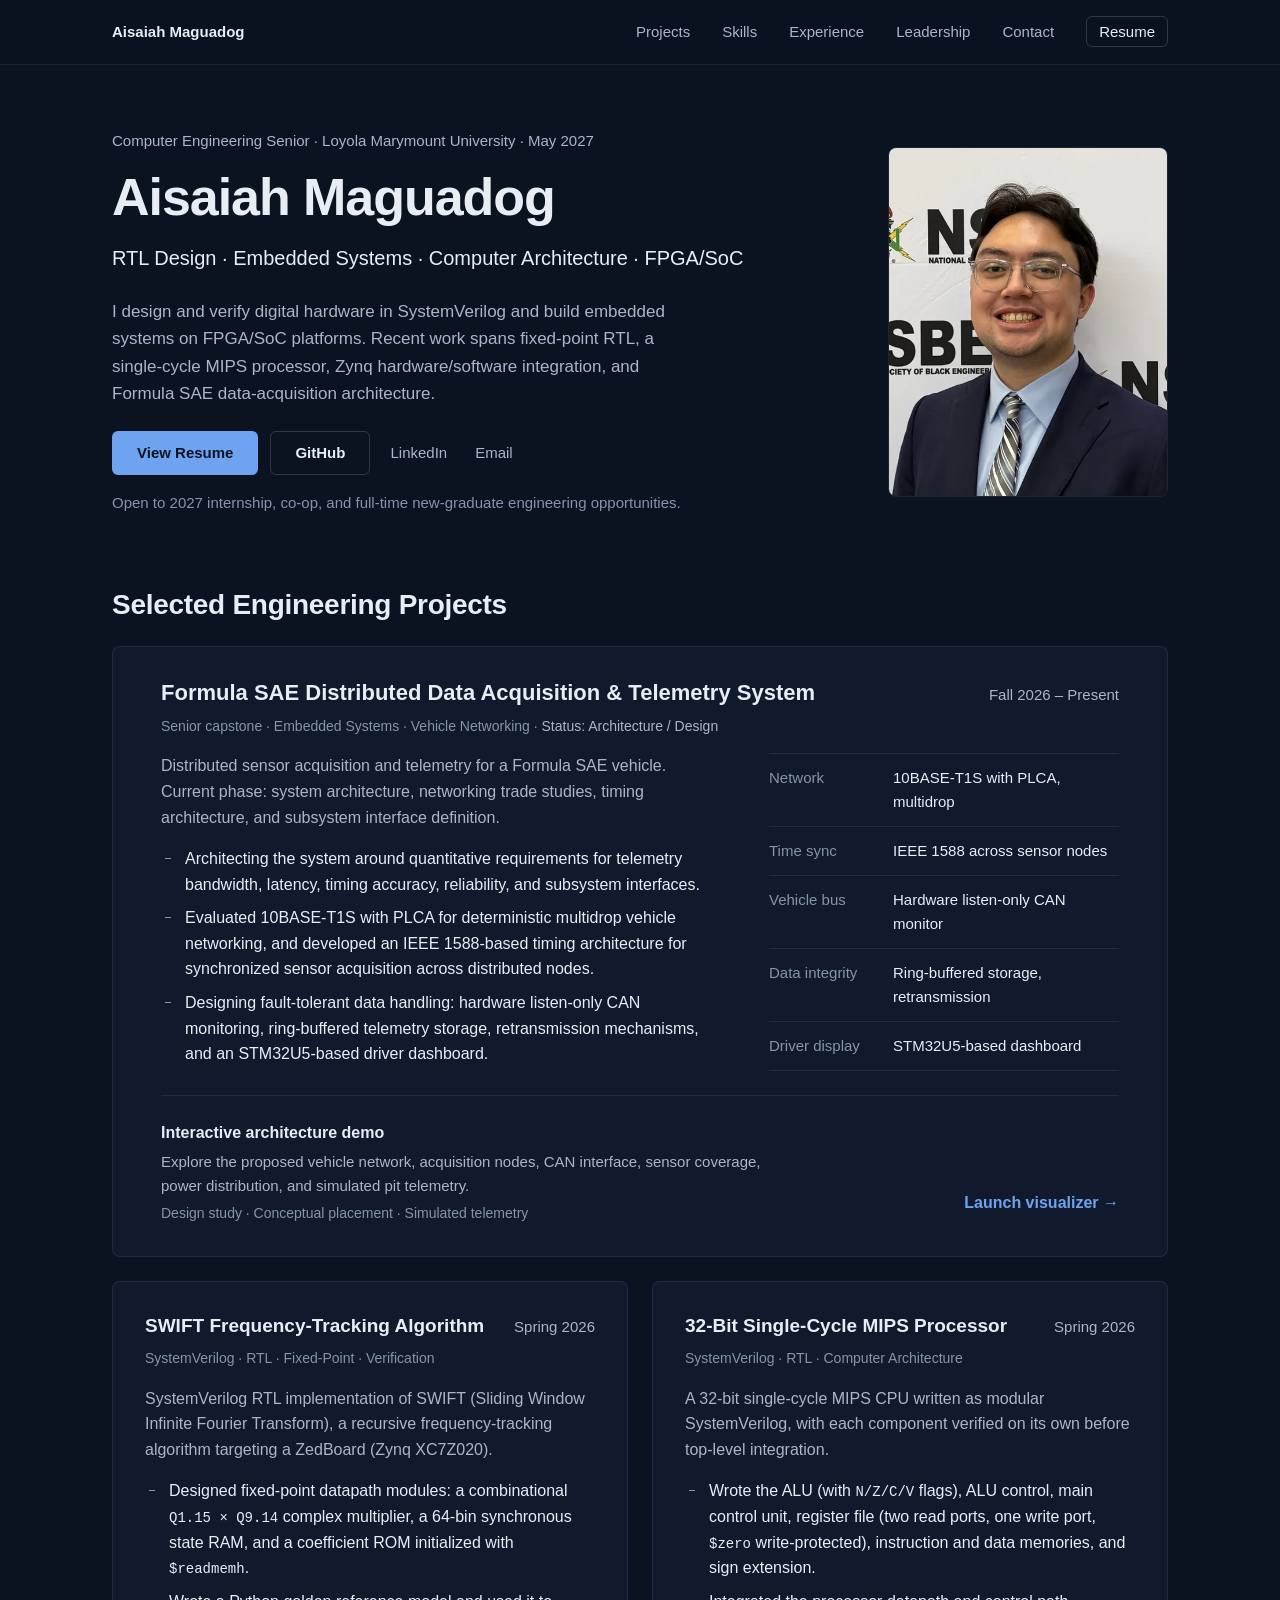
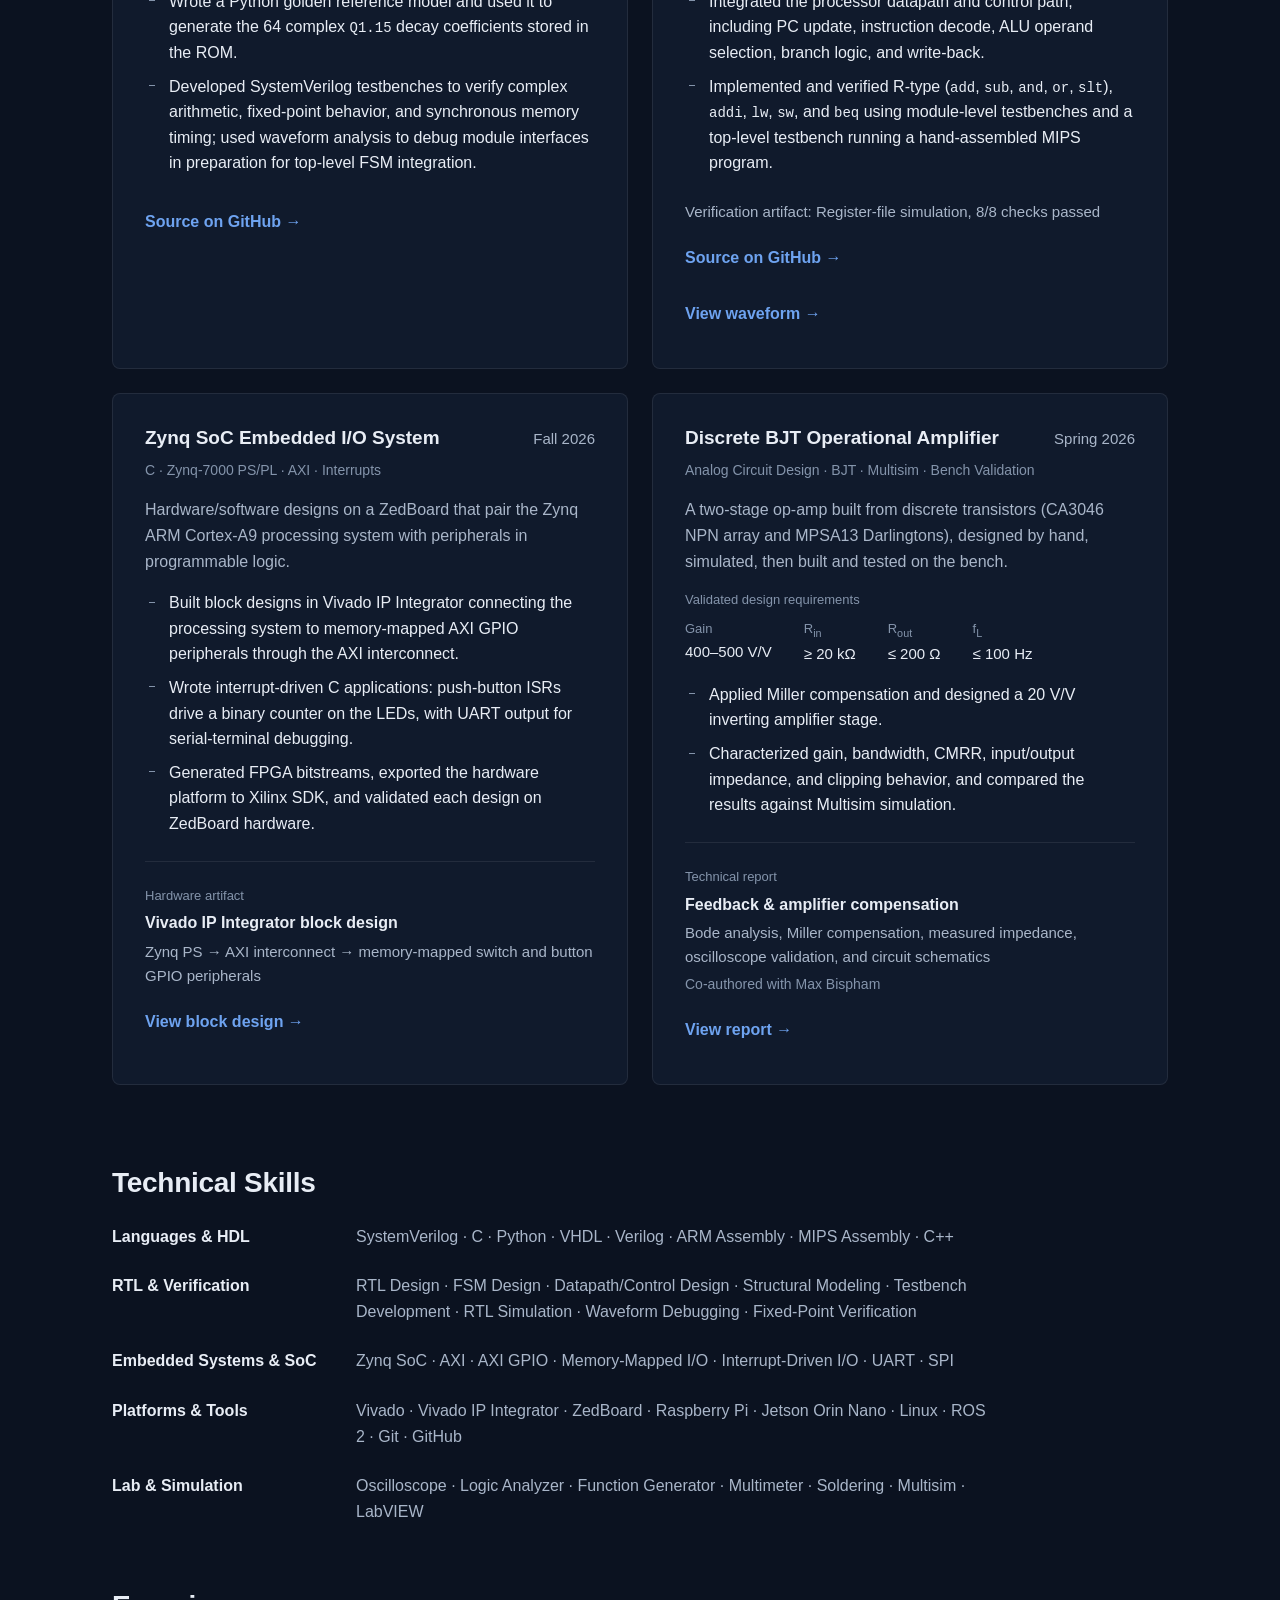
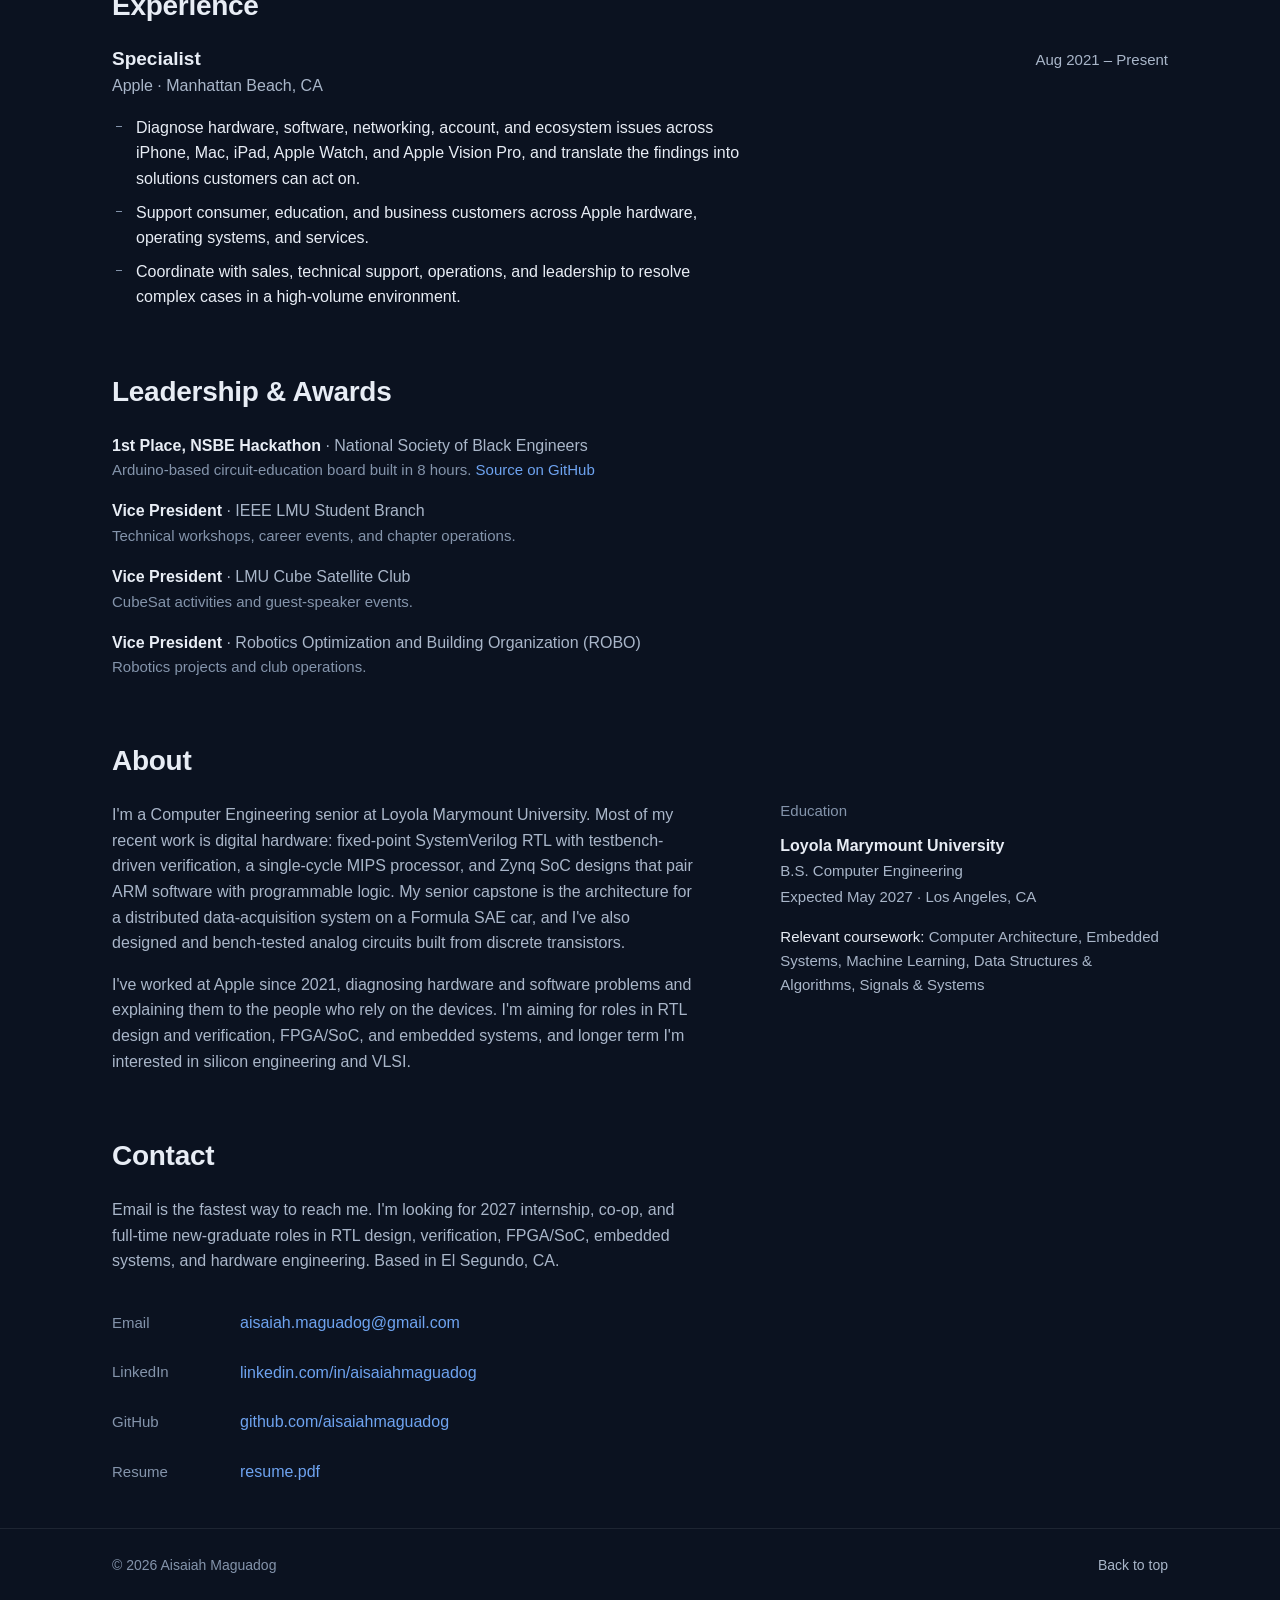
==== index.html @ 8e6886d6 "Add MIPS source repository link" ====
<!DOCTYPE html>
<html lang="en">
<head>
  <meta charset="UTF-8">
  <meta name="viewport" content="width=device-width, initial-scale=1">
  <title>Aisaiah Maguadog | Computer Engineering</title>
  <meta name="description" content="Computer Engineering senior at Loyola Marymount University focused on RTL design, embedded systems, computer architecture, and FPGA/SoC development.">
  <link rel="canonical" href="https://aisaiahmaguadog.github.io/">
  <meta name="theme-color" content="#0b1220">

  <meta property="og:type" content="website">
  <meta property="og:url" content="https://aisaiahmaguadog.github.io/">
  <meta property="og:title" content="Aisaiah Maguadog | Computer Engineering">
  <meta property="og:description" content="Computer Engineering senior at Loyola Marymount University focused on RTL design, embedded systems, computer architecture, and FPGA/SoC development.">
  <meta property="og:image" content="https://aisaiahmaguadog.github.io/og-image.jpg">
  <meta property="og:image:width" content="1200">
  <meta property="og:image:height" content="630">
  <meta property="og:image:alt" content="Aisaiah Maguadog, Computer Engineering, Loyola Marymount University">
  <meta name="twitter:card" content="summary_large_image">
  <meta name="twitter:title" content="Aisaiah Maguadog | Computer Engineering">
  <meta name="twitter:description" content="Computer Engineering senior at Loyola Marymount University focused on RTL design, embedded systems, computer architecture, and FPGA/SoC development.">
  <meta name="twitter:image" content="https://aisaiahmaguadog.github.io/og-image.jpg">

  <link rel="icon" type="image/svg+xml" href="data:image/svg+xml,<svg xmlns='http://www.w3.org/2000/svg' viewBox='0 0 64 64'><rect width='64' height='64' rx='8' fill='%230b1220'/><text x='32' y='42' font-family='Helvetica,Arial,sans-serif' font-weight='700' font-size='26' fill='%23e8edf5' text-anchor='middle'>AM</text></svg>">
  <link rel="preload" as="image" type="image/webp" href="img/headshot-480.webp" imagesrcset="img/headshot-480.webp 480w, img/headshot-800.webp 800w" imagesizes="(max-width: 720px) 112px, (max-width: 960px) 240px, 280px">
  <script>document.documentElement.classList.add('js');</script>
  <link rel="stylesheet" href="css/styles.css?v=9">
</head>
<body>

  <a href="#main" class="skip-link">Skip to content</a>

  <header class="site-header">
    <nav class="nav container" aria-label="Primary">
      <a class="nav-name" href="#top">Aisaiah Maguadog</a>
      <button class="nav-toggle" type="button" aria-expanded="false" aria-controls="nav-menu">
        <span class="visually-hidden">Menu</span>
        <svg width="20" height="20" viewBox="0 0 24 24" fill="none" stroke="currentColor" stroke-width="2" stroke-linecap="round" aria-hidden="true"><path class="icon-open" d="M4 7h16M4 12h16M4 17h16"/><path class="icon-close" d="M6 6l12 12M18 6L6 18"/></svg>
      </button>
      <ul class="nav-links" id="nav-menu">
        <li><a href="#projects">Projects</a></li>
        <li><a href="#skills">Skills</a></li>
        <li><a href="#experience">Experience</a></li>
        <li><a href="#leadership">Leadership</a></li>
        <li><a href="#contact">Contact</a></li>
        <li><a href="resume.pdf" target="_blank" rel="noopener noreferrer" class="nav-resume">Resume</a></li>
      </ul>
    </nav>
  </header>

  <main id="main">

    <!-- HERO -->
    <section class="hero container" id="top" aria-labelledby="hero-name">
      <div class="hero-text">
        <p class="hero-eyebrow">Computer Engineering Senior · Loyola Marymount University · May 2027</p>
        <h1 id="hero-name">Aisaiah Maguadog</h1>
        <p class="hero-focus">RTL Design · Embedded Systems · Computer Architecture · FPGA/SoC</p>
        <p class="hero-summary">
          I design and verify digital hardware in SystemVerilog and build embedded systems on FPGA/SoC platforms.
          Recent work spans fixed-point RTL, a single-cycle MIPS processor, Zynq hardware/software integration,
          and Formula SAE data-acquisition architecture.
        </p>
        <div class="hero-actions">
          <a class="btn btn-primary" href="resume.pdf" target="_blank" rel="noopener noreferrer">View Resume</a>
          <a class="btn btn-secondary" href="https://github.com/aisaiahmaguadog" target="_blank" rel="noopener noreferrer">GitHub</a>
          <a class="text-link" href="https://www.linkedin.com/in/aisaiahmaguadog" target="_blank" rel="noopener noreferrer">LinkedIn</a>
          <a class="text-link" href="mailto:aisaiah.maguadog@gmail.com">Email</a>
        </div>
        <p class="hero-availability">Open to 2027 internship, co-op, and full-time new-graduate engineering opportunities.</p>
      </div>
      <div class="hero-photo">
        <picture>
          <source type="image/webp" srcset="img/headshot-480.webp 480w, img/headshot-800.webp 800w" sizes="(max-width: 720px) 112px, (max-width: 960px) 240px, 280px">
          <img src="img/headshot-480.jpg" srcset="img/headshot-480.jpg 480w, img/headshot-800.jpg 800w" sizes="(max-width: 720px) 112px, (max-width: 960px) 240px, 280px"
               width="480" height="600" alt="Portrait of Aisaiah Maguadog in a navy suit" fetchpriority="high" decoding="async">
        </picture>
      </div>
    </section>

    <!-- PROJECTS -->
    <section class="section container" id="projects" aria-labelledby="projects-title">
      <h2 id="projects-title">Selected Engineering Projects</h2>

      <article class="project project-featured">
        <header class="project-head">
          <h3>Formula SAE Distributed Data Acquisition &amp; Telemetry System</h3>
          <p class="project-date">Fall 2026 – Present</p>
        </header>
        <p class="project-meta">Senior capstone · Embedded Systems · Vehicle Networking · <span class="project-status">Status: Architecture / Design</span></p>
        <div class="featured-body">
          <div>
            <p class="project-context">Distributed sensor acquisition and telemetry for a Formula SAE vehicle. Current phase: system architecture, networking trade studies, timing architecture, and subsystem interface definition.</p>
            <ul class="project-points">
              <li>Architecting the system around quantitative requirements for telemetry bandwidth, latency, timing accuracy, reliability, and subsystem interfaces.</li>
              <li>Evaluated 10BASE-T1S with PLCA for deterministic multidrop vehicle networking, and developed an IEEE&nbsp;1588-based timing architecture for synchronized sensor acquisition across distributed nodes.</li>
              <li>Designing fault-tolerant data handling: hardware listen-only CAN monitoring, ring-buffered telemetry storage, retransmission mechanisms, and an STM32U5-based driver dashboard.</li>
            </ul>
          </div>
          <dl class="spec-list" aria-label="Key architecture decisions">
            <div><dt>Network</dt><dd>10BASE-T1S with PLCA, multidrop</dd></div>
            <div><dt>Time sync</dt><dd>IEEE 1588 across sensor nodes</dd></div>
            <div><dt>Vehicle bus</dt><dd>Hardware listen-only CAN monitor</dd></div>
            <div><dt>Data integrity</dt><dd>Ring-buffered storage, retransmission</dd></div>
            <div><dt>Driver display</dt><dd>STM32U5-based dashboard</dd></div>
          </dl>
        </div>
        <div class="project-artifact">
          <div>
            <h4>Interactive architecture demo</h4>
            <p>Explore the proposed vehicle network, acquisition nodes, CAN interface, sensor coverage, power distribution, and simulated pit telemetry.</p>
            <p class="artifact-note">Design study · Conceptual placement · Simulated telemetry</p>
          </div>
          <a class="artifact-link" href="projects/fsae-daq/" target="_blank" rel="noopener noreferrer">Launch visualizer<span aria-hidden="true">&nbsp;→</span><span class="visually-hidden"> (FSAE DAQ architecture design study, opens in a new tab)</span></a>
        </div>
      </article>

      <div class="project-grid">

        <article class="project">
          <header class="project-head">
            <h3>SWIFT Frequency-Tracking Algorithm</h3>
            <p class="project-date">Spring 2026</p>
          </header>
          <p class="project-meta">SystemVerilog · RTL · Fixed-Point · Verification</p>
          <p class="project-context">SystemVerilog RTL implementation of SWIFT (Sliding Window Infinite Fourier Transform), a recursive frequency-tracking algorithm targeting a ZedBoard (Zynq XC7Z020).</p>
          <ul class="project-points">
            <li>Designed fixed-point datapath modules: a combinational <code>Q1.15 × Q9.14</code> complex multiplier, a 64-bin synchronous state RAM, and a coefficient ROM initialized with <code>$readmemh</code>.</li>
            <li>Wrote a Python golden reference model and used it to generate the 64 complex <code>Q1.15</code> decay coefficients stored in the ROM.</li>
            <li>Developed SystemVerilog testbenches to verify complex arithmetic, fixed-point behavior, and synchronous memory timing; used waveform analysis to debug module interfaces in preparation for top-level FSM integration.</li>
          </ul>
          <p class="project-links"><a class="source-link" href="https://github.com/aisaiahmaguadog/swift-rtl" target="_blank" rel="noopener noreferrer">Source on GitHub<span aria-hidden="true">&nbsp;→</span><span class="visually-hidden"> (SWIFT RTL)</span></a></p>
        </article>

        <article class="project">
          <header class="project-head">
            <h3>32-Bit Single-Cycle MIPS Processor</h3>
            <p class="project-date">Spring 2026</p>
          </header>
          <p class="project-meta">SystemVerilog · RTL · Computer Architecture</p>
          <p class="project-context">A 32-bit single-cycle MIPS CPU written as modular SystemVerilog, with each component verified on its own before top-level integration.</p>
          <ul class="project-points">
            <li>Wrote the ALU (with <code>N/Z/C/V</code> flags), ALU control, main control unit, register file (two read ports, one write port, <code>$zero</code> write-protected), instruction and data memories, and sign extension.</li>
            <li>Integrated the processor datapath and control path, including PC update, instruction decode, ALU operand selection, branch logic, and write-back.</li>
            <li>Implemented and verified R-type (<code>add</code>, <code>sub</code>, <code>and</code>, <code>or</code>, <code>slt</code>), <code>addi</code>, <code>lw</code>, <code>sw</code>, and <code>beq</code> using module-level testbenches and a top-level testbench running a hand-assembled MIPS program.</li>
          </ul>
          <div class="project-links">
            <p>Verification artifact: Register-file simulation, 8/8 checks passed</p>
            <a class="source-link" href="https://github.com/aisaiahmaguadog/single-cycle-mips-cpu" target="_blank" rel="noopener noreferrer">Source on GitHub<span aria-hidden="true">&nbsp;→</span><span class="visually-hidden"> (single-cycle MIPS CPU)</span></a>
            <a class="artifact-link" href="img/mips-regfile-waveform.webp" target="_blank" rel="noopener noreferrer">View waveform<span aria-hidden="true">&nbsp;→</span><span class="visually-hidden"> (register-file testbench, opens full-size image)</span></a>
          </div>
        </article>

        <article class="project">
          <header class="project-head">
            <h3>Zynq SoC Embedded I/O System</h3>
            <p class="project-date">Fall 2026</p>
          </header>
          <p class="project-meta">C · Zynq-7000 PS/PL · AXI · Interrupts</p>
          <p class="project-context">Hardware/software designs on a ZedBoard that pair the Zynq ARM Cortex-A9 processing system with peripherals in programmable logic.</p>
          <ul class="project-points">
            <li>Built block designs in Vivado IP Integrator connecting the processing system to memory-mapped AXI GPIO peripherals through the AXI interconnect.</li>
            <li>Wrote interrupt-driven C applications: push-button ISRs drive a binary counter on the LEDs, with UART output for serial-terminal debugging.</li>
            <li>Generated FPGA bitstreams, exported the hardware platform to Xilinx SDK, and validated each design on ZedBoard hardware.</li>
          </ul>
          <div class="project-artifact">
            <div>
              <p class="artifact-label">Hardware artifact</p>
              <h4>Vivado IP Integrator block design</h4>
              <p>Zynq PS → AXI interconnect → memory-mapped switch and button GPIO peripherals</p>
            </div>
            <a class="artifact-link" href="img/zynq-vivado-block-design.webp" target="_blank" rel="noopener noreferrer">View block design<span aria-hidden="true">&nbsp;→</span><span class="visually-hidden"> (Vivado IP Integrator block design showing the Zynq processing system, AXI interconnect, and AXI GPIO peripherals for switches and buttons, opens in a new tab)</span></a>
          </div>
        </article>

        <article class="project">
          <header class="project-head">
            <h3>Discrete BJT Operational Amplifier</h3>
            <p class="project-date">Spring 2026</p>
          </header>
          <p class="project-meta">Analog Circuit Design · BJT · Multisim · Bench Validation</p>
          <p class="project-context">A two-stage op-amp built from discrete transistors (CA3046 NPN array and MPSA13 Darlingtons), designed by hand, simulated, then built and tested on the bench.</p>
          <p class="spec-caption" id="bjt-spec-caption">Validated design requirements</p>
          <dl class="spec-list spec-inline" aria-labelledby="bjt-spec-caption">
            <div><dt>Gain</dt><dd>400–500 V/V</dd></div>
            <div><dt>R<sub>in</sub></dt><dd>≥ 20 kΩ</dd></div>
            <div><dt>R<sub>out</sub></dt><dd>≤ 200 Ω</dd></div>
            <div><dt>f<sub>L</sub></dt><dd>≤ 100 Hz</dd></div>
          </dl>
          <ul class="project-points">
            <li>Applied Miller compensation and designed a 20 V/V inverting amplifier stage.</li>
            <li>Characterized gain, bandwidth, CMRR, input/output impedance, and clipping behavior, and compared the results against Multisim simulation.</li>
          </ul>
          <div class="project-artifact">
            <div>
              <p class="artifact-label">Technical report</p>
              <h4>Feedback &amp; amplifier compensation</h4>
              <p>Bode analysis, Miller compensation, measured impedance, oscilloscope validation, and circuit schematics</p>
              <p class="artifact-note">Co-authored with Max Bispham</p>
            </div>
            <a class="artifact-link" href="projects/bjt-opamp/feedback-amplifier-compensation-report.pdf" target="_blank" rel="noopener noreferrer">View report<span aria-hidden="true">&nbsp;→</span><span class="visually-hidden"> (Feedback and Amplifier Compensation, technical report co-authored with Max Bispham, PDF, opens in a new tab)</span></a>
          </div>
        </article>

      </div>
    </section>

    <!-- SKILLS -->
    <section class="section container" id="skills" aria-labelledby="skills-title">
      <h2 id="skills-title">Technical Skills</h2>
      <dl class="skills">
        <div class="skill-row">
          <dt>Languages &amp; HDL</dt>
          <dd>SystemVerilog · C · Python · VHDL · Verilog · ARM Assembly · MIPS Assembly · C++</dd>
        </div>
        <div class="skill-row">
          <dt>RTL &amp; Verification</dt>
          <dd>RTL Design · FSM Design · Datapath/Control Design · Structural Modeling · Testbench Development · RTL Simulation · Waveform Debugging · Fixed-Point Verification</dd>
        </div>
        <div class="skill-row">
          <dt>Embedded Systems &amp; SoC</dt>
          <dd>Zynq SoC · AXI · AXI GPIO · Memory-Mapped I/O · Interrupt-Driven I/O · UART · SPI</dd>
        </div>
        <div class="skill-row">
          <dt>Platforms &amp; Tools</dt>
          <dd>Vivado · Vivado IP Integrator · ZedBoard · Raspberry Pi · Jetson Orin Nano · Linux · ROS 2 · Git · GitHub</dd>
        </div>
        <div class="skill-row">
          <dt>Lab &amp; Simulation</dt>
          <dd>Oscilloscope · Logic Analyzer · Function Generator · Multimeter · Soldering · Multisim · LabVIEW</dd>
        </div>
      </dl>
    </section>

    <!-- EXPERIENCE -->
    <section class="section container" id="experience" aria-labelledby="experience-title">
      <h2 id="experience-title">Experience</h2>
      <article class="entry">
        <header class="entry-head">
          <div>
            <h3>Specialist</h3>
            <p class="entry-org">Apple · Manhattan Beach, CA</p>
          </div>
          <p class="entry-date">Aug 2021 – Present</p>
        </header>
        <ul class="entry-points">
          <li>Diagnose hardware, software, networking, account, and ecosystem issues across iPhone, Mac, iPad, Apple Watch, and Apple Vision Pro, and translate the findings into solutions customers can act on.</li>
          <li>Support consumer, education, and business customers across Apple hardware, operating systems, and services.</li>
          <li>Coordinate with sales, technical support, operations, and leadership to resolve complex cases in a high-volume environment.</li>
        </ul>
      </article>
    </section>

    <!-- LEADERSHIP -->
    <section class="section container" id="leadership" aria-labelledby="leadership-title">
      <h2 id="leadership-title">Leadership &amp; Awards</h2>
      <ul class="roles">
        <li class="role">
          <p class="role-title"><strong>1st Place, NSBE Hackathon</strong> · National Society of Black Engineers</p>
          <p class="role-desc">Arduino-based circuit-education board built in 8 hours. <a href="https://github.com/aisaiahmaguadog/interactive-learning-board" target="_blank" rel="noopener noreferrer">Source on GitHub<span class="visually-hidden"> (Interactive Learning Board)</span></a></p>
        </li>
        <li class="role">
          <p class="role-title"><strong>Vice President</strong> · IEEE LMU Student Branch</p>
          <p class="role-desc">Technical workshops, career events, and chapter operations.</p>
        </li>
        <li class="role">
          <p class="role-title"><strong>Vice President</strong> · LMU Cube Satellite Club</p>
          <p class="role-desc">CubeSat activities and guest-speaker events.</p>
        </li>
        <li class="role">
          <p class="role-title"><strong>Vice President</strong> · Robotics Optimization and Building Organization (ROBO)</p>
          <p class="role-desc">Robotics projects and club operations.</p>
        </li>
      </ul>
    </section>

    <!-- ABOUT / EDUCATION -->
    <section class="section container" id="about" aria-labelledby="about-title">
      <h2 id="about-title">About</h2>
      <div class="about">
        <div class="about-text">
          <p>I'm a Computer Engineering senior at Loyola Marymount University. Most of my recent work is digital hardware: fixed-point SystemVerilog RTL with testbench-driven verification, a single-cycle MIPS processor, and Zynq SoC designs that pair ARM software with programmable logic. My senior capstone is the architecture for a distributed data-acquisition system on a Formula SAE car, and I've also designed and bench-tested analog circuits built from discrete transistors.</p>
          <p>I've worked at Apple since 2021, diagnosing hardware and software problems and explaining them to the people who rely on the devices. I'm aiming for roles in RTL design and verification, FPGA/SoC, and embedded systems, and longer term I'm interested in silicon engineering and VLSI.</p>
        </div>
        <div class="education">
          <h3>Education</h3>
          <p class="edu-school">Loyola Marymount University</p>
          <p>B.S. Computer Engineering</p>
          <p class="edu-date">Expected May 2027 · Los Angeles, CA</p>
          <p class="edu-courses"><span>Relevant coursework:</span> Computer Architecture, Embedded Systems, Machine Learning, Data Structures &amp; Algorithms, Signals &amp; Systems</p>
        </div>
      </div>
    </section>

    <!-- CONTACT -->
    <section class="section container" id="contact" aria-labelledby="contact-title">
      <h2 id="contact-title">Contact</h2>
      <p class="contact-intro">Email is the fastest way to reach me. I'm looking for 2027 internship, co-op, and full-time new-graduate roles in RTL design, verification, FPGA/SoC, embedded systems, and hardware engineering. Based in El Segundo, CA.</p>
      <ul class="contact-list">
        <li><span class="contact-label">Email</span><a href="mailto:aisaiah.maguadog@gmail.com">aisaiah.maguadog@gmail.com</a></li>
        <li><span class="contact-label">LinkedIn</span><a href="https://www.linkedin.com/in/aisaiahmaguadog" target="_blank" rel="noopener noreferrer">linkedin.com/in/aisaiahmaguadog</a></li>
        <li><span class="contact-label">GitHub</span><a href="https://github.com/aisaiahmaguadog" target="_blank" rel="noopener noreferrer">github.com/aisaiahmaguadog</a></li>
        <li><span class="contact-label">Resume</span><a href="resume.pdf" target="_blank" rel="noopener noreferrer">resume.pdf</a></li>
      </ul>
    </section>

  </main>

  <footer class="site-footer">
    <div class="container footer-inner">
      <p>© 2026 Aisaiah Maguadog</p>
      <p><a href="#top">Back to top</a></p>
    </div>
  </footer>

  <script src="js/main.js?v=4" defer></script>
</body>
</html>
---- css/styles.css ----
/* ─────────────────────────────────────────────
   Tokens
   ───────────────────────────────────────────── */
:root {
  --bg:          #0b1220;
  --surface:     #101a2c;
  --surface-2:   #142036;
  --border:      rgba(255, 255, 255, 0.08);
  --border-2:    rgba(255, 255, 255, 0.16);
  --text:        #e8edf5;
  --text-2:      #a9b6c9;
  --text-3:      #8494ab;
  --accent:      #6ea3f0;
  --accent-ink:  #0b1220;

  --font-sans: -apple-system, BlinkMacSystemFont, "Inter", "Segoe UI", Roboto, "Helvetica Neue", Arial, sans-serif;
  --font-mono: ui-monospace, "SF Mono", SFMono-Regular, Menlo, Consolas, monospace;

  /* spacing scale: 4 8 12 16 24 32 48 64 96 */
  --s1: 4px;  --s2: 8px;  --s3: 12px; --s4: 16px; --s5: 24px;
  --s6: 32px; --s7: 48px; --s8: 64px; --s9: 96px;

  --radius:    8px;
  --radius-sm: 6px;
  --max-w:     1120px;
  --header-h:  64px;
}

/* ─────────────────────────────────────────────
   Base
   ───────────────────────────────────────────── */
*, *::before, *::after { box-sizing: border-box; }
* { margin: 0; padding: 0; }

html {
  -webkit-text-size-adjust: 100%;
  text-size-adjust: 100%;
}

@media (prefers-reduced-motion: no-preference) {
  html { scroll-behavior: smooth; }
}

body {
  background: var(--bg);
  color: var(--text);
  font-family: var(--font-sans);
  font-size: 1rem;
  line-height: 1.6;
  -webkit-font-smoothing: antialiased;
  -moz-osx-font-smoothing: grayscale;
}

img { display: block; max-width: 100%; height: auto; }
ul { list-style: none; }

a { color: var(--accent); text-decoration: none; }
a:hover { text-decoration: underline; text-underline-offset: 3px; }

:focus-visible {
  outline: 2px solid var(--accent);
  outline-offset: 3px;
  border-radius: 2px;
}

code {
  font-family: var(--font-mono);
  font-size: 0.875em;
  color: var(--text);
}

h1, h2, h3 { font-weight: 600; line-height: 1.25; color: var(--text); }

.container {
  width: 100%;
  max-width: var(--max-w);
  margin-inline: auto;
  padding-inline: var(--s6);
}

.visually-hidden {
  position: absolute !important;
  width: 1px; height: 1px;
  overflow: hidden;
  clip: rect(0 0 0 0);
  clip-path: inset(50%);
  white-space: nowrap;
}

.skip-link {
  position: fixed;
  top: var(--s3);
  left: var(--s4);
  z-index: 200;
  padding: var(--s2) var(--s4);
  background: var(--text);
  color: var(--bg);
  border-radius: var(--radius-sm);
  font-weight: 600;
  transform: translateY(-200%);
}
.skip-link:focus { transform: none; text-decoration: none; }

/* ─────────────────────────────────────────────
   Header / navigation
   ───────────────────────────────────────────── */
.site-header {
  position: sticky;
  top: 0;
  z-index: 100;
  background: rgba(11, 18, 32, 0.96);
  border-bottom: 1px solid var(--border);
}

.nav {
  display: flex;
  align-items: center;
  justify-content: space-between;
  height: var(--header-h);
}

.nav-name {
  color: var(--text);
  font-weight: 600;
  font-size: 0.9375rem;
}
.nav-name:hover { text-decoration: none; color: var(--text); }

.nav-links {
  display: flex;
  align-items: center;
  gap: var(--s6);
}

.nav-links a {
  color: var(--text-2);
  font-size: 0.9375rem;
  transition: color 0.15s ease;
}
.nav-links a:hover { color: var(--text); text-decoration: none; }
.nav-links a.active { color: var(--text); }

.nav-links .nav-resume {
  color: var(--text);
  padding: 6px var(--s3);
  border: 1px solid var(--border-2);
  border-radius: var(--radius-sm);
  transition: border-color 0.15s ease;
}
.nav-links .nav-resume:hover { border-color: var(--accent); }

.nav-toggle {
  display: none;
  align-items: center;
  justify-content: center;
  width: 44px;
  height: 44px;
  margin-right: calc(-1 * var(--s3));
  background: none;
  border: 0;
  border-radius: var(--radius-sm);
  color: var(--text);
  cursor: pointer;
}
.nav-toggle .icon-close { display: none; }
.nav-toggle[aria-expanded="true"] .icon-open { display: none; }
.nav-toggle[aria-expanded="true"] .icon-close { display: inline; }

/* ─────────────────────────────────────────────
   Buttons
   ───────────────────────────────────────────── */
.btn {
  display: inline-flex;
  align-items: center;
  min-height: 44px;
  padding: 0 var(--s5);
  border-radius: var(--radius-sm);
  font-size: 0.9375rem;
  font-weight: 600;
  border: 1px solid transparent;
  transition: background-color 0.15s ease, border-color 0.15s ease;
}
.btn:hover { text-decoration: none; }

.btn-primary { background: var(--accent); color: var(--accent-ink); }
.btn-primary:hover { background: #8ab5f4; }

.btn-secondary { border-color: var(--border-2); color: var(--text); }
.btn-secondary:hover { border-color: var(--text-3); background: var(--surface); }

.text-link {
  display: inline-flex;
  align-items: center;
  min-height: 44px;
  padding: 0 var(--s2);
  color: var(--text-2);
  font-size: 0.9375rem;
}
.text-link:hover { color: var(--text); }

/* ─────────────────────────────────────────────
   Hero
   ───────────────────────────────────────────── */
.hero {
  display: grid;
  grid-template-columns: minmax(0, 1fr) 280px;
  gap: var(--s8);
  align-items: center;
  padding-block: var(--s8) var(--s7);
}

.hero-eyebrow {
  color: var(--text-2);
  font-size: 0.9375rem;
  margin-bottom: var(--s4);
}

.hero h1 {
  font-size: clamp(2.25rem, 4.5vw, 3.25rem);
  font-weight: 700;
  letter-spacing: -0.02em;
  line-height: 1.1;
}

.hero-focus {
  margin-top: var(--s4);
  font-size: 1.25rem;
  font-weight: 500;
  color: var(--text);
}

.hero-summary {
  margin-top: var(--s5);
  max-width: 62ch;
  color: var(--text-2);
  font-size: 1.0625rem;
}

.hero-actions {
  display: flex;
  flex-wrap: wrap;
  align-items: center;
  gap: var(--s3);
  margin-top: var(--s5);
}

.hero-availability {
  margin-top: var(--s4);
  color: var(--text-3);
  font-size: 0.9375rem;
}

.hero-photo img {
  width: 280px;
  aspect-ratio: 4 / 5;
  object-fit: cover;
  object-position: 50% 20%;
  border-radius: var(--radius);
  border: 1px solid var(--border);
}

/* ─────────────────────────────────────────────
   Sections
   ───────────────────────────────────────────── */
.section {
  padding-block: var(--s6);
  scroll-margin-top: var(--header-h);
}
#projects { padding-block: var(--s5) var(--s7); }

.section h2 {
  font-size: 1.75rem;
  letter-spacing: -0.01em;
  margin-bottom: var(--s5);
}

/* ─────────────────────────────────────────────
   Projects
   ───────────────────────────────────────────── */
.project {
  background: var(--surface);
  border: 1px solid var(--border);
  border-radius: var(--radius);
  padding: var(--s6);
  transition: border-color 0.15s ease;
}
.project:hover { border-color: var(--border-2); }

.project-head {
  display: flex;
  flex-wrap: wrap;
  justify-content: space-between;
  align-items: baseline;
  column-gap: var(--s4);
  row-gap: var(--s1);
}

.project h3 { font-size: 1.1875rem; }

.project-date {
  color: var(--text-2);
  font-size: 0.9375rem;
  font-variant-numeric: tabular-nums;
  white-space: nowrap;
}

.project-meta {
  margin-top: var(--s2);
  color: var(--text-3);
  font-size: 0.875rem;
}

.project-status { color: var(--text-2); }

.project-context {
  margin-top: var(--s4);
  color: var(--text-2);
  max-width: 68ch;
}

.project-points {
  margin-top: var(--s4);
  display: grid;
  gap: var(--s2);
  max-width: 70ch;
}

.project-points li,
.entry-points li {
  position: relative;
  padding-left: var(--s5);
}
.project-points li::before,
.entry-points li::before {
  content: "";
  position: absolute;
  left: 4px;
  top: 0.72em;
  width: 6px;
  height: 1px;
  background: var(--text-3);
}

.project-links {
  display: flex;
  flex-direction: column;
  align-items: flex-start;
  gap: var(--s3);
  margin-top: var(--s5);
  color: var(--text-2);
  font-size: 0.9375rem;
}

/* Featured project */
.project-featured { padding: var(--s6) var(--s7); }
.project-featured h3 { font-size: 1.375rem; }

.featured-body {
  display: grid;
  grid-template-columns: minmax(0, 1.6fr) minmax(0, 1fr);
  gap: var(--s7);
  align-items: start;
}

/* Linked project artifact (row at the foot of a project) */
.project-artifact {
  display: flex;
  flex-wrap: wrap;
  justify-content: space-between;
  align-items: flex-end;
  gap: var(--s3) var(--s6);
  margin-top: var(--s5);
  padding-top: var(--s5);
  border-top: 1px solid var(--border);
}
.project-artifact > div { max-width: 68ch; }
.project-artifact h4 { font-size: 1rem; font-weight: 600; }
.project-artifact p { margin-top: var(--s1); color: var(--text-2); font-size: 0.9375rem; }
.project-artifact .artifact-note { color: var(--text-3); font-size: 0.875rem; }
.project-artifact .artifact-label { margin: 0 0 var(--s1); color: var(--text-3); font-size: 0.8125rem; }
/* Project CTAs: artifact and source links share one treatment */
.artifact-link,
.source-link {
  display: inline-flex;
  align-items: center;
  min-height: 44px;
  font-size: 1rem;
  font-weight: 600;
  white-space: nowrap;
}

/* Key/value spec lists */
.spec-list {
  margin-top: var(--s4);
  border-top: 1px solid var(--border);
}
.spec-list > div {
  display: grid;
  grid-template-columns: 112px minmax(0, 1fr);
  gap: var(--s3);
  padding-block: var(--s3);
  border-bottom: 1px solid var(--border);
  font-size: 0.9375rem;
}
.spec-list dt { color: var(--text-3); }
.spec-list dd { color: var(--text); }

.spec-caption {
  margin-top: var(--s4);
  color: var(--text-3);
  font-size: 0.8125rem;
}
.spec-caption + .spec-inline { margin-top: var(--s2); }

.spec-inline {
  display: flex;
  flex-wrap: wrap;
  gap: var(--s3) var(--s6);
  border-top: 0;
}
.spec-inline > div { display: block; padding: 0; border-bottom: 0; }
.spec-inline dt { font-size: 0.8125rem; }
.spec-inline dd { font-variant-numeric: tabular-nums; white-space: nowrap; }

.project-grid {
  display: grid;
  grid-template-columns: repeat(2, minmax(0, 1fr));
  gap: var(--s5);
  margin-top: var(--s5);
}

/* ─────────────────────────────────────────────
   Skills
   ───────────────────────────────────────────── */
.skills { display: grid; gap: var(--s5); }
.skill-row {
  display: grid;
  grid-template-columns: 220px minmax(0, 1fr);
  gap: var(--s5);
}
.skill-row dt { font-weight: 600; }
.skill-row dd { color: var(--text-2); max-width: 72ch; }

/* ─────────────────────────────────────────────
   Experience
   ───────────────────────────────────────────── */
.entry-head {
  display: flex;
  flex-wrap: wrap;
  justify-content: space-between;
  align-items: baseline;
  column-gap: var(--s4);
  row-gap: var(--s1);
}
.entry h3 { font-size: 1.1875rem; }
.entry-org { color: var(--text-2); margin-top: 2px; }
.entry-date { color: var(--text-2); font-size: 0.9375rem; white-space: nowrap; }
.entry-points {
  margin-top: var(--s4);
  display: grid;
  gap: var(--s2);
  max-width: 72ch;
}

/* ─────────────────────────────────────────────
   Leadership & awards
   ───────────────────────────────────────────── */
.roles { display: grid; gap: var(--s4); max-width: 72ch; }
.role-title { color: var(--text-2); }
.role-title strong { color: var(--text); font-weight: 600; }
.role-desc { color: var(--text-3); font-size: 0.9375rem; }

/* ─────────────────────────────────────────────
   About / education
   ───────────────────────────────────────────── */
.about {
  display: grid;
  grid-template-columns: minmax(0, 1.6fr) minmax(0, 1fr);
  gap: var(--s7);
  align-items: start;
}
.about-text { display: grid; gap: var(--s4); color: var(--text-2); max-width: 66ch; }

.education {
  color: var(--text-2);
  font-size: 0.9375rem;
}
.education h3 {
  font-size: 0.9375rem;
  color: var(--text-3);
  font-weight: 500;
  margin-bottom: var(--s3);
}
.edu-school { color: var(--text); font-weight: 600; font-size: 1rem; }
.edu-date { margin-top: 2px; }
.edu-courses { margin-top: var(--s4); }
.edu-courses span { color: var(--text); }

/* ─────────────────────────────────────────────
   Contact
   ───────────────────────────────────────────── */
.contact-intro { color: var(--text-2); max-width: 66ch; }

.contact-list {
  margin-top: var(--s5);
  max-width: 640px;
}
.contact-list li {
  display: grid;
  grid-template-columns: 112px minmax(0, 1fr);
  gap: var(--s4);
  align-items: center;
}
.contact-label { color: var(--text-3); font-size: 0.9375rem; }
.contact-list a {
  display: inline-block;
  padding-block: var(--s3);
  overflow-wrap: anywhere;
}

/* ─────────────────────────────────────────────
   Footer
   ───────────────────────────────────────────── */
.site-footer {
  border-top: 1px solid var(--border);
  color: var(--text-3);
  font-size: 0.875rem;
}
.footer-inner {
  display: flex;
  justify-content: space-between;
  align-items: center;
  min-height: 72px;
}
.site-footer a { color: var(--text-2); display: inline-block; padding-block: var(--s3); }

/* ─────────────────────────────────────────────
   Responsive
   ───────────────────────────────────────────── */
@media (max-width: 960px) {
  .hero { grid-template-columns: minmax(0, 1fr) 240px; gap: var(--s7); }
  .hero-photo img { width: 240px; }
  .featured-body { grid-template-columns: minmax(0, 1fr); gap: var(--s5); }
  .project-featured .spec-list > div:last-child { border-bottom: 0; }
  .project-grid { grid-template-columns: minmax(0, 1fr); }
  .about { grid-template-columns: minmax(0, 1fr); }
}

@media (max-width: 860px) {
  /* Without JS: keep every link visible, wrapped under the name */
  html:not(.js) .site-header { position: static; }
  html:not(.js) .nav {
    flex-wrap: wrap;
    height: auto;
    padding-block: var(--s2);
  }
  html:not(.js) .nav-name { padding-block: var(--s3); }
  html:not(.js) .nav-links {
    flex-wrap: wrap;
    width: 100%;
    gap: 0 var(--s5);
  }
  html:not(.js) .nav-links a { display: inline-block; padding-block: var(--s3); }
  html:not(.js) .nav-links .nav-resume { padding: 6px var(--s3); }

  /* With JS: collapsed menu behind the toggle */
  .js .nav-toggle { display: inline-flex; }

  .js .nav-links {
    display: none;
    position: absolute;
    top: var(--header-h);
    left: 0;
    right: 0;
    flex-direction: column;
    align-items: stretch;
    gap: 0;
    padding: var(--s2) var(--s5) var(--s4);
    background: var(--bg);
    border-bottom: 1px solid var(--border);
  }
  .js .nav-links.open { display: flex; }
  .js .nav-links a {
    display: block;
    padding: var(--s3) 0;
    font-size: 1rem;
  }
  .js .nav-links .nav-resume {
    margin-top: var(--s2);
    padding: var(--s3) var(--s4);
    text-align: center;
  }
}

@media (max-width: 720px) {
  .container { padding-inline: var(--s5); }

  .hero {
    grid-template-columns: minmax(0, 1fr);
    gap: var(--s5);
    padding-block: var(--s5) var(--s7);
  }
  .hero-photo { order: -1; }
  .hero-photo img { width: 112px; border-radius: var(--radius-sm); }
  .hero-eyebrow { margin-bottom: var(--s3); }
  .hero-actions { margin-top: var(--s5); }
  .hero-focus { font-size: 1.125rem; }
  .hero-summary { font-size: 1rem; }

  .section { padding-block: var(--s6); }
  #projects { padding-top: var(--s2); }
  .section h2 { font-size: 1.5rem; margin-bottom: var(--s5); }

  .project,
  .project-featured { padding: var(--s5); }

  .skill-row { grid-template-columns: minmax(0, 1fr); gap: var(--s1); }

  .spec-list > div { grid-template-columns: 104px minmax(0, 1fr); }
  .spec-inline { display: grid; grid-template-columns: repeat(2, minmax(0, 1fr)); }

  .contact-list li { grid-template-columns: 80px minmax(0, 1fr); }
}

@media (prefers-reduced-motion: reduce) {
  *, *::before, *::after {
    transition-duration: 0.01ms !important;
    animation-duration: 0.01ms !important;
    scroll-behavior: auto !important;
  }
}
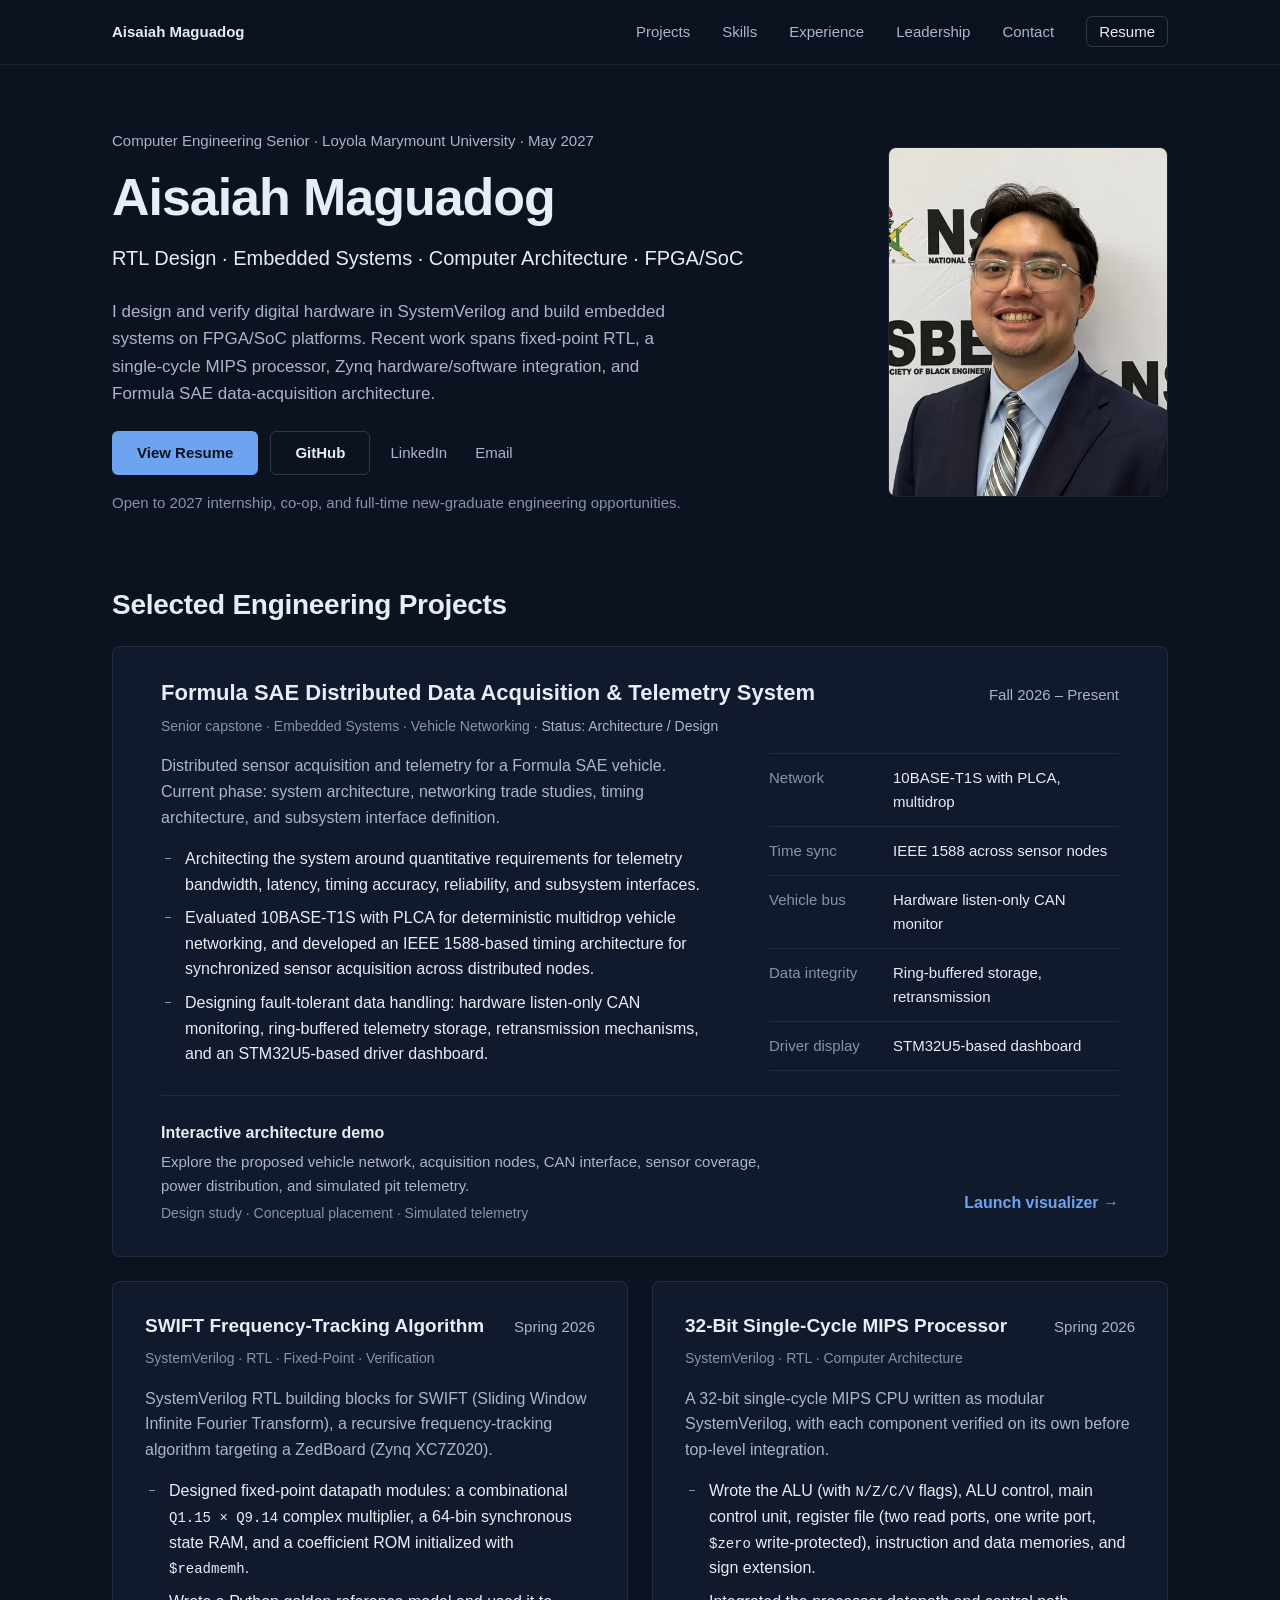
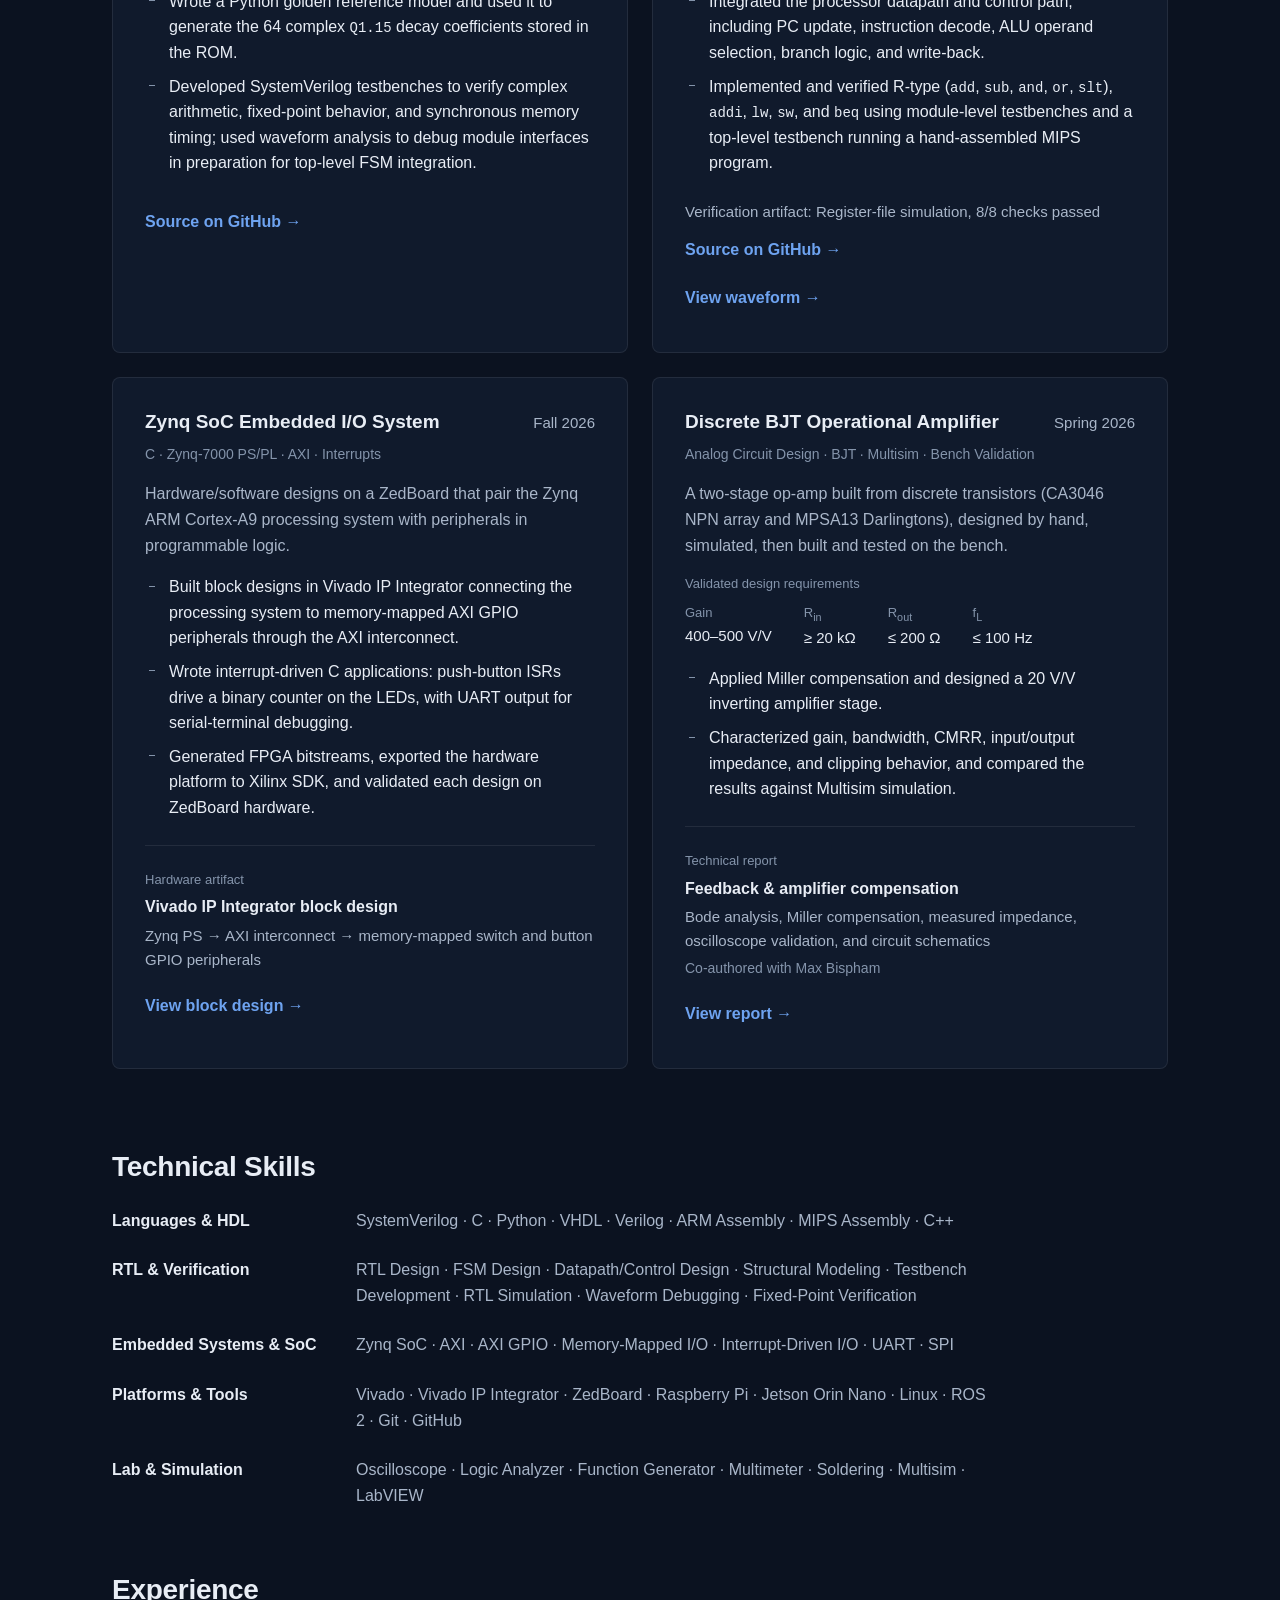
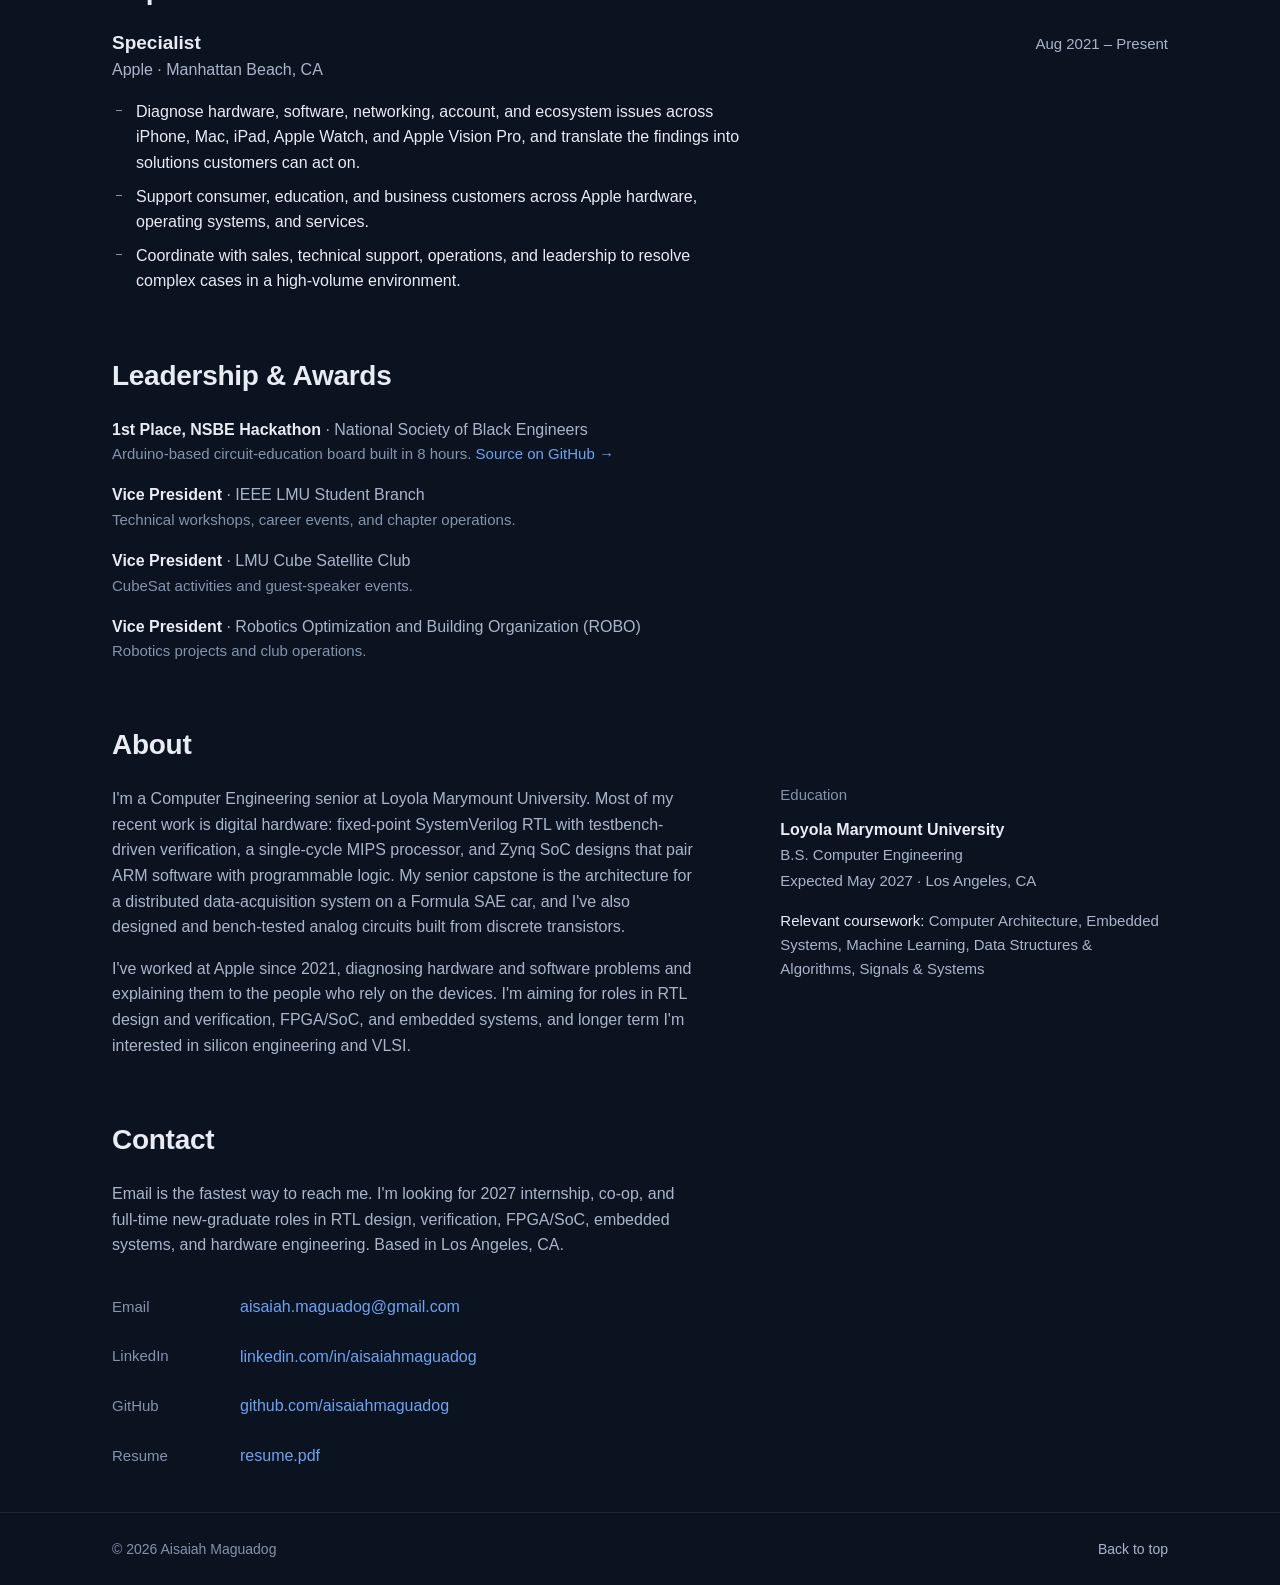
==== commit a3d924a0: "Polish portfolio content and UX" ====
--- a/index.html
+++ b/index.html
@@ -20,11 +20,28 @@
   <meta name="twitter:title" content="Aisaiah Maguadog | Computer Engineering">
   <meta name="twitter:description" content="Computer Engineering senior at Loyola Marymount University focused on RTL design, embedded systems, computer architecture, and FPGA/SoC development.">
   <meta name="twitter:image" content="https://aisaiahmaguadog.github.io/og-image.jpg">
+  <meta name="twitter:image:alt" content="Aisaiah Maguadog, Computer Engineering, Loyola Marymount University">
+  <script type="application/ld+json">
+  {
+    "@context": "https://schema.org",
+    "@type": "Person",
+    "name": "Aisaiah Maguadog",
+    "url": "https://aisaiahmaguadog.github.io/",
+    "sameAs": [
+      "https://github.com/aisaiahmaguadog",
+      "https://www.linkedin.com/in/aisaiahmaguadog"
+    ],
+    "affiliation": {
+      "@type": "CollegeOrUniversity",
+      "name": "Loyola Marymount University"
+    }
+  }
+  </script>
 
   <link rel="icon" type="image/svg+xml" href="data:image/svg+xml,<svg xmlns='http://www.w3.org/2000/svg' viewBox='0 0 64 64'><rect width='64' height='64' rx='8' fill='%230b1220'/><text x='32' y='42' font-family='Helvetica,Arial,sans-serif' font-weight='700' font-size='26' fill='%23e8edf5' text-anchor='middle'>AM</text></svg>">
   <link rel="preload" as="image" type="image/webp" href="img/headshot-480.webp" imagesrcset="img/headshot-480.webp 480w, img/headshot-800.webp 800w" imagesizes="(max-width: 720px) 112px, (max-width: 960px) 240px, 280px">
   <script>document.documentElement.classList.add('js');</script>
-  <link rel="stylesheet" href="css/styles.css?v=9">
+  <link rel="stylesheet" href="css/styles.css?v=10">
 </head>
 <body>
 
@@ -123,13 +140,13 @@
             <p class="project-date">Spring 2026</p>
           </header>
           <p class="project-meta">SystemVerilog · RTL · Fixed-Point · Verification</p>
-          <p class="project-context">SystemVerilog RTL implementation of SWIFT (Sliding Window Infinite Fourier Transform), a recursive frequency-tracking algorithm targeting a ZedBoard (Zynq XC7Z020).</p>
+          <p class="project-context">SystemVerilog RTL building blocks for SWIFT (Sliding Window Infinite Fourier Transform), a recursive frequency-tracking algorithm targeting a ZedBoard (Zynq XC7Z020).</p>
           <ul class="project-points">
             <li>Designed fixed-point datapath modules: a combinational <code>Q1.15 × Q9.14</code> complex multiplier, a 64-bin synchronous state RAM, and a coefficient ROM initialized with <code>$readmemh</code>.</li>
             <li>Wrote a Python golden reference model and used it to generate the 64 complex <code>Q1.15</code> decay coefficients stored in the ROM.</li>
             <li>Developed SystemVerilog testbenches to verify complex arithmetic, fixed-point behavior, and synchronous memory timing; used waveform analysis to debug module interfaces in preparation for top-level FSM integration.</li>
           </ul>
-          <p class="project-links"><a class="source-link" href="https://github.com/aisaiahmaguadog/swift-rtl" target="_blank" rel="noopener noreferrer">Source on GitHub<span aria-hidden="true">&nbsp;→</span><span class="visually-hidden"> (SWIFT RTL)</span></a></p>
+          <p class="project-links"><a class="source-link" href="https://github.com/aisaiahmaguadog/swift-rtl" target="_blank" rel="noopener noreferrer">Source on GitHub<span aria-hidden="true">&nbsp;→</span><span class="visually-hidden"> (SWIFT RTL, opens in a new tab)</span></a></p>
         </article>
 
         <article class="project">
@@ -146,8 +163,8 @@
           </ul>
           <div class="project-links">
             <p>Verification artifact: Register-file simulation, 8/8 checks passed</p>
-            <a class="source-link" href="https://github.com/aisaiahmaguadog/single-cycle-mips-cpu" target="_blank" rel="noopener noreferrer">Source on GitHub<span aria-hidden="true">&nbsp;→</span><span class="visually-hidden"> (single-cycle MIPS CPU)</span></a>
-            <a class="artifact-link" href="img/mips-regfile-waveform.webp" target="_blank" rel="noopener noreferrer">View waveform<span aria-hidden="true">&nbsp;→</span><span class="visually-hidden"> (register-file testbench, opens full-size image)</span></a>
+            <a class="source-link" href="https://github.com/aisaiahmaguadog/single-cycle-mips-cpu" target="_blank" rel="noopener noreferrer">Source on GitHub<span aria-hidden="true">&nbsp;→</span><span class="visually-hidden"> (single-cycle MIPS CPU, opens in a new tab)</span></a>
+            <a class="artifact-link" href="img/mips-regfile-waveform.webp" target="_blank" rel="noopener noreferrer">View waveform<span aria-hidden="true">&nbsp;→</span><span class="visually-hidden"> (register-file testbench waveform, opens in a new tab)</span></a>
           </div>
         </article>
 
@@ -257,7 +274,7 @@
       <ul class="roles">
         <li class="role">
           <p class="role-title"><strong>1st Place, NSBE Hackathon</strong> · National Society of Black Engineers</p>
-          <p class="role-desc">Arduino-based circuit-education board built in 8 hours. <a href="https://github.com/aisaiahmaguadog/interactive-learning-board" target="_blank" rel="noopener noreferrer">Source on GitHub<span class="visually-hidden"> (Interactive Learning Board)</span></a></p>
+          <p class="role-desc">Arduino-based circuit-education board built in 8 hours. <a href="https://github.com/aisaiahmaguadog/interactive-learning-board" target="_blank" rel="noopener noreferrer">Source on GitHub<span aria-hidden="true">&nbsp;→</span><span class="visually-hidden"> (Interactive Learning Board, opens in a new tab)</span></a></p>
         </li>
         <li class="role">
           <p class="role-title"><strong>Vice President</strong> · IEEE LMU Student Branch</p>
@@ -295,7 +312,7 @@
     <!-- CONTACT -->
     <section class="section container" id="contact" aria-labelledby="contact-title">
       <h2 id="contact-title">Contact</h2>
-      <p class="contact-intro">Email is the fastest way to reach me. I'm looking for 2027 internship, co-op, and full-time new-graduate roles in RTL design, verification, FPGA/SoC, embedded systems, and hardware engineering. Based in El Segundo, CA.</p>
+      <p class="contact-intro">Email is the fastest way to reach me. I'm looking for 2027 internship, co-op, and full-time new-graduate roles in RTL design, verification, FPGA/SoC, embedded systems, and hardware engineering. Based in Los Angeles, CA.</p>
       <ul class="contact-list">
         <li><span class="contact-label">Email</span><a href="mailto:aisaiah.maguadog@gmail.com">aisaiah.maguadog@gmail.com</a></li>
         <li><span class="contact-label">LinkedIn</span><a href="https://www.linkedin.com/in/aisaiahmaguadog" target="_blank" rel="noopener noreferrer">linkedin.com/in/aisaiahmaguadog</a></li>
--- a/css/styles.css
+++ b/css/styles.css
@@ -282,9 +282,7 @@
   border: 1px solid var(--border);
   border-radius: var(--radius);
   padding: var(--s6);
-  transition: border-color 0.15s ease;
-}
-.project:hover { border-color: var(--border-2); }
+}
 
 .project-head {
   display: flex;
@@ -345,7 +343,7 @@
   display: flex;
   flex-direction: column;
   align-items: flex-start;
-  gap: var(--s3);
+  gap: var(--s1);
   margin-top: var(--s5);
   color: var(--text-2);
   font-size: 0.9375rem;
@@ -469,6 +467,7 @@
 .role-title { color: var(--text-2); }
 .role-title strong { color: var(--text); font-weight: 600; }
 .role-desc { color: var(--text-3); font-size: 0.9375rem; }
+.role-desc a { white-space: nowrap; }
 
 /* ─────────────────────────────────────────────
    About / education
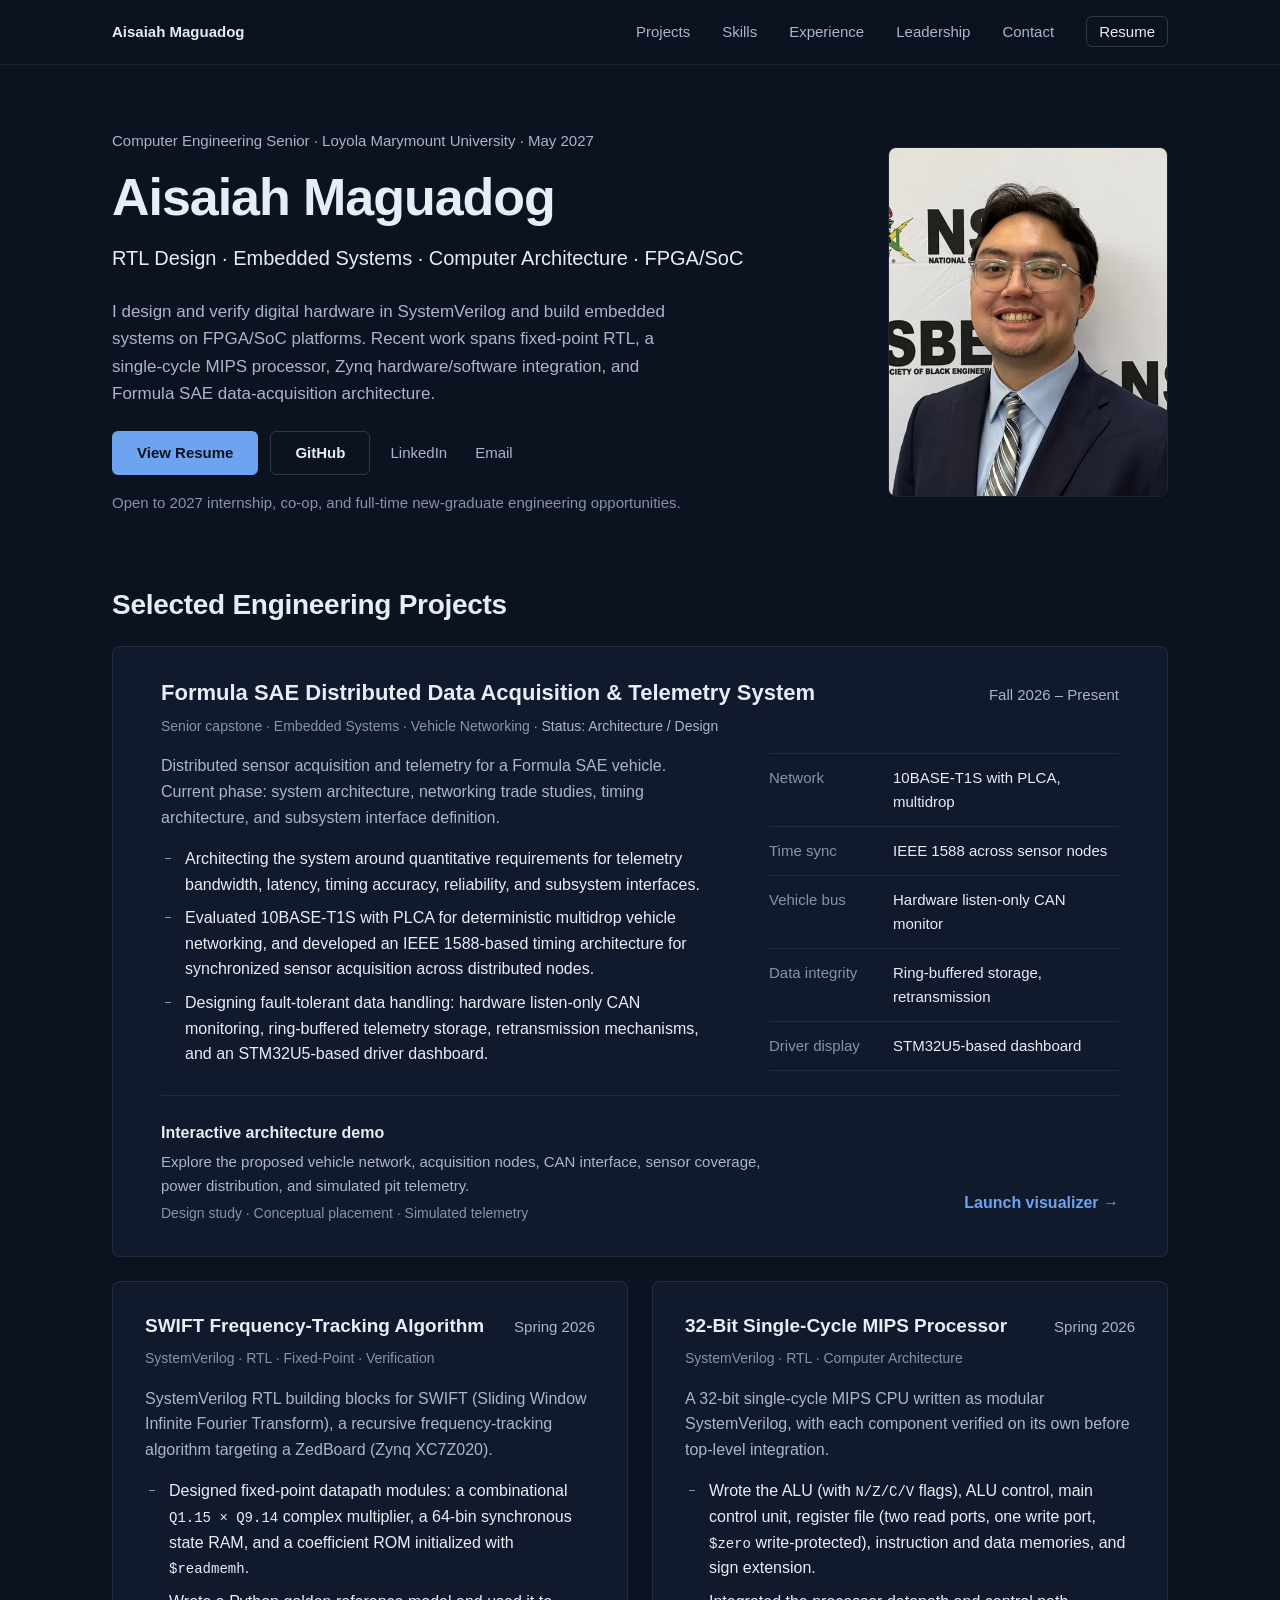
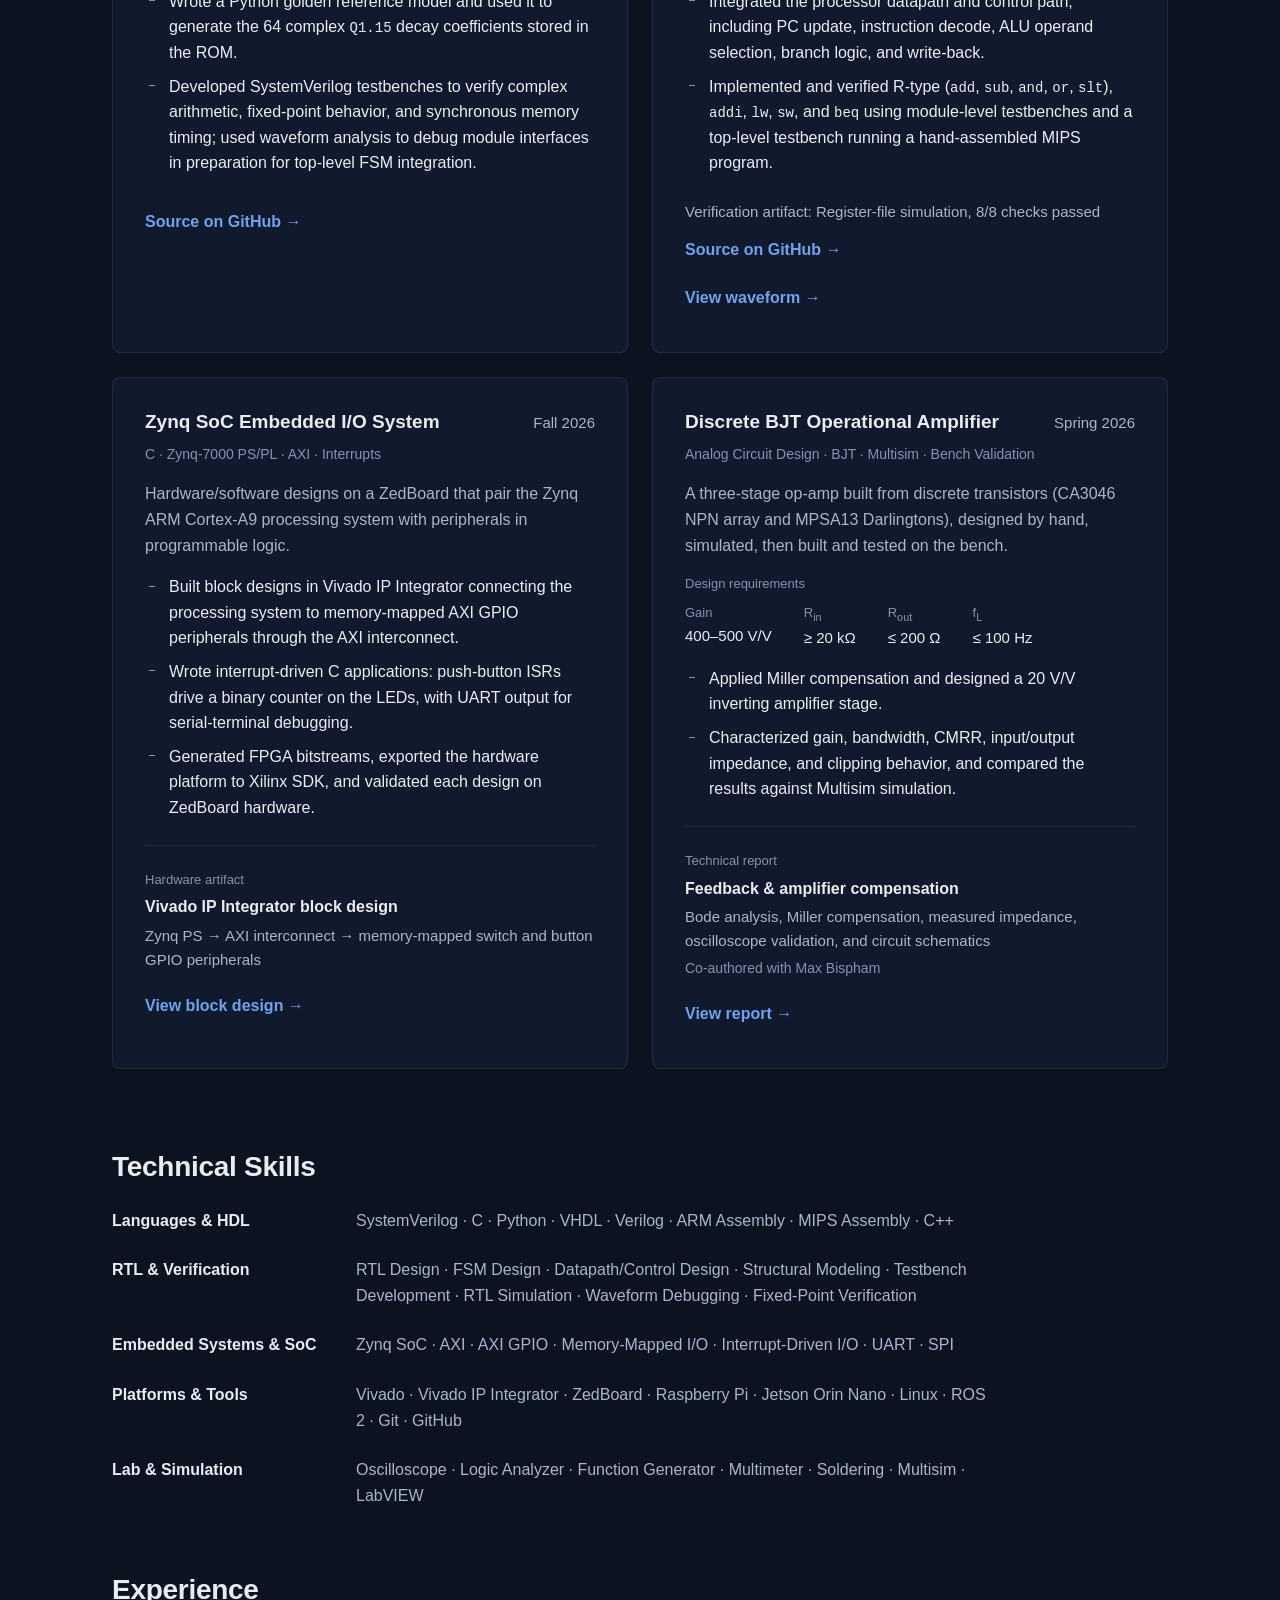
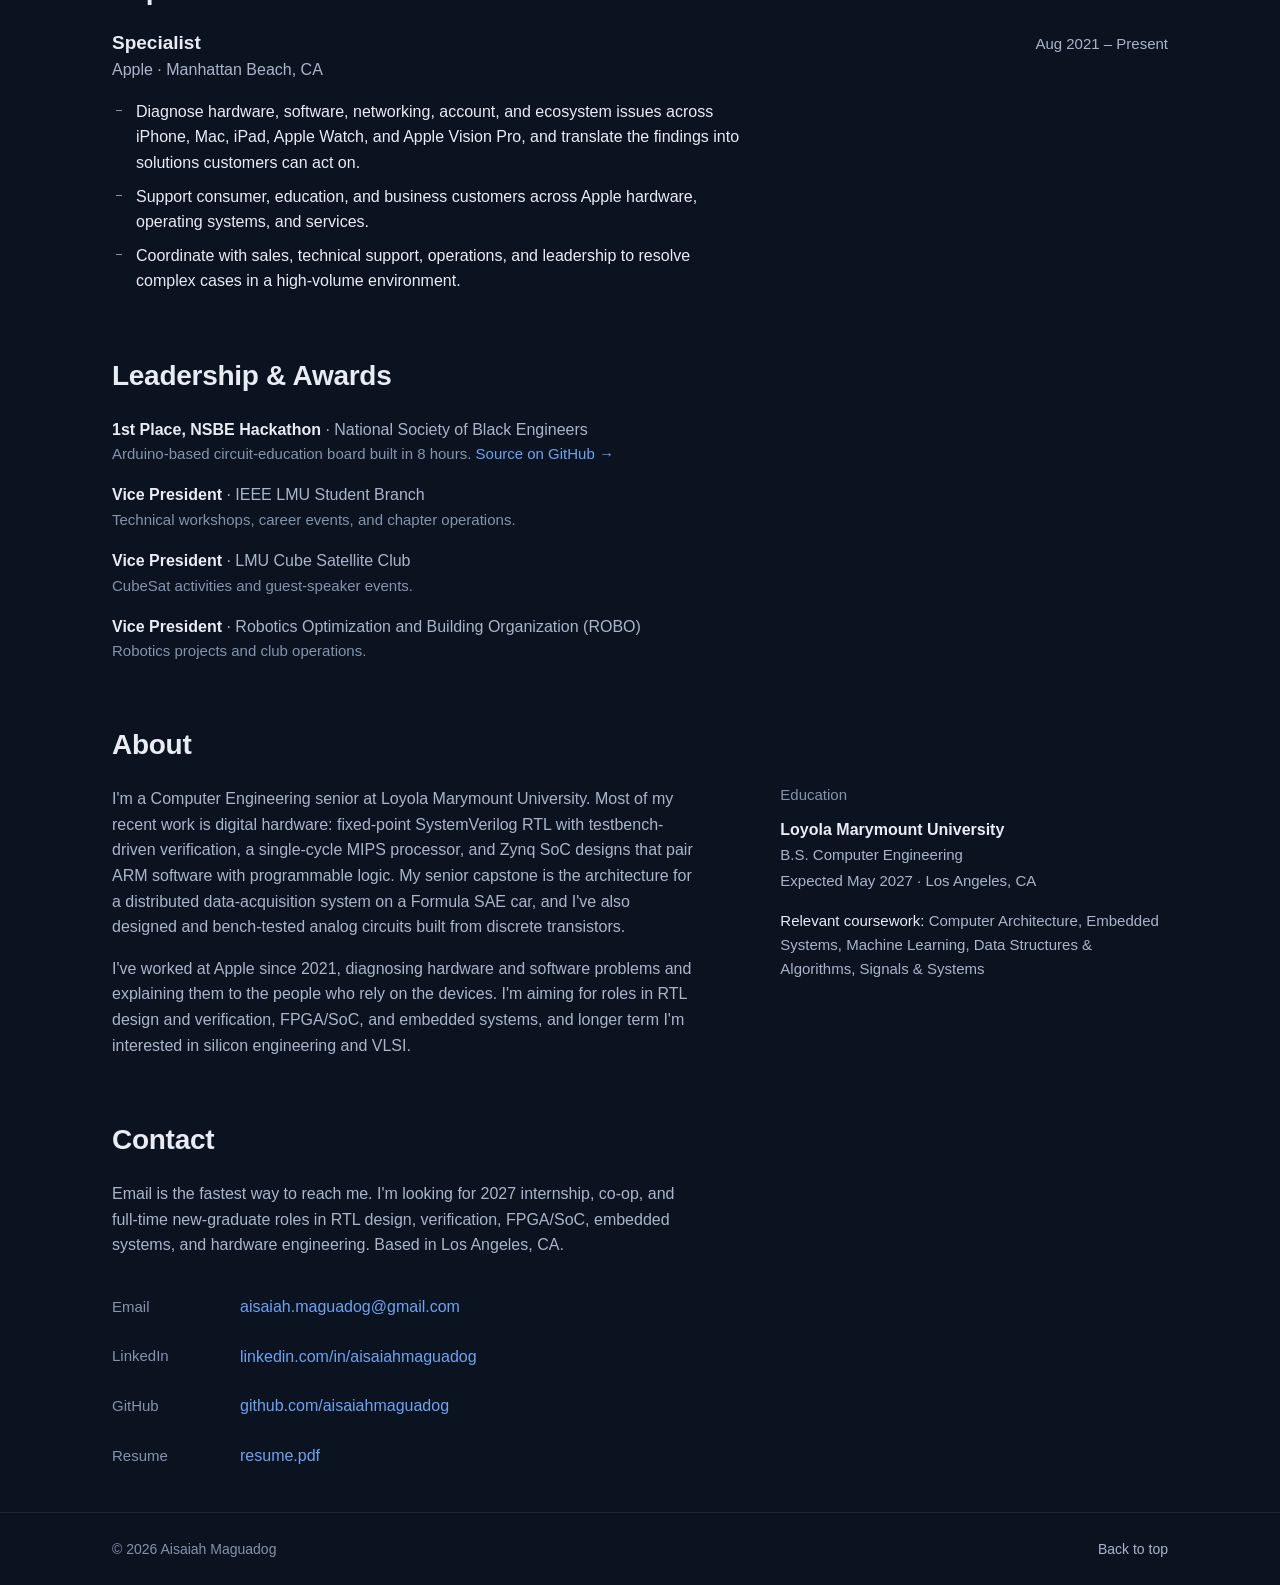
==== commit 461b3f3f: "Correct BJT project wording" ====
--- a/index.html
+++ b/index.html
@@ -196,8 +196,8 @@
             <p class="project-date">Spring 2026</p>
           </header>
           <p class="project-meta">Analog Circuit Design · BJT · Multisim · Bench Validation</p>
-          <p class="project-context">A two-stage op-amp built from discrete transistors (CA3046 NPN array and MPSA13 Darlingtons), designed by hand, simulated, then built and tested on the bench.</p>
-          <p class="spec-caption" id="bjt-spec-caption">Validated design requirements</p>
+          <p class="project-context">A three-stage op-amp built from discrete transistors (CA3046 NPN array and MPSA13 Darlingtons), designed by hand, simulated, then built and tested on the bench.</p>
+          <p class="spec-caption" id="bjt-spec-caption">Design requirements</p>
           <dl class="spec-list spec-inline" aria-labelledby="bjt-spec-caption">
             <div><dt>Gain</dt><dd>400–500 V/V</dd></div>
             <div><dt>R<sub>in</sub></dt><dd>≥ 20 kΩ</dd></div>
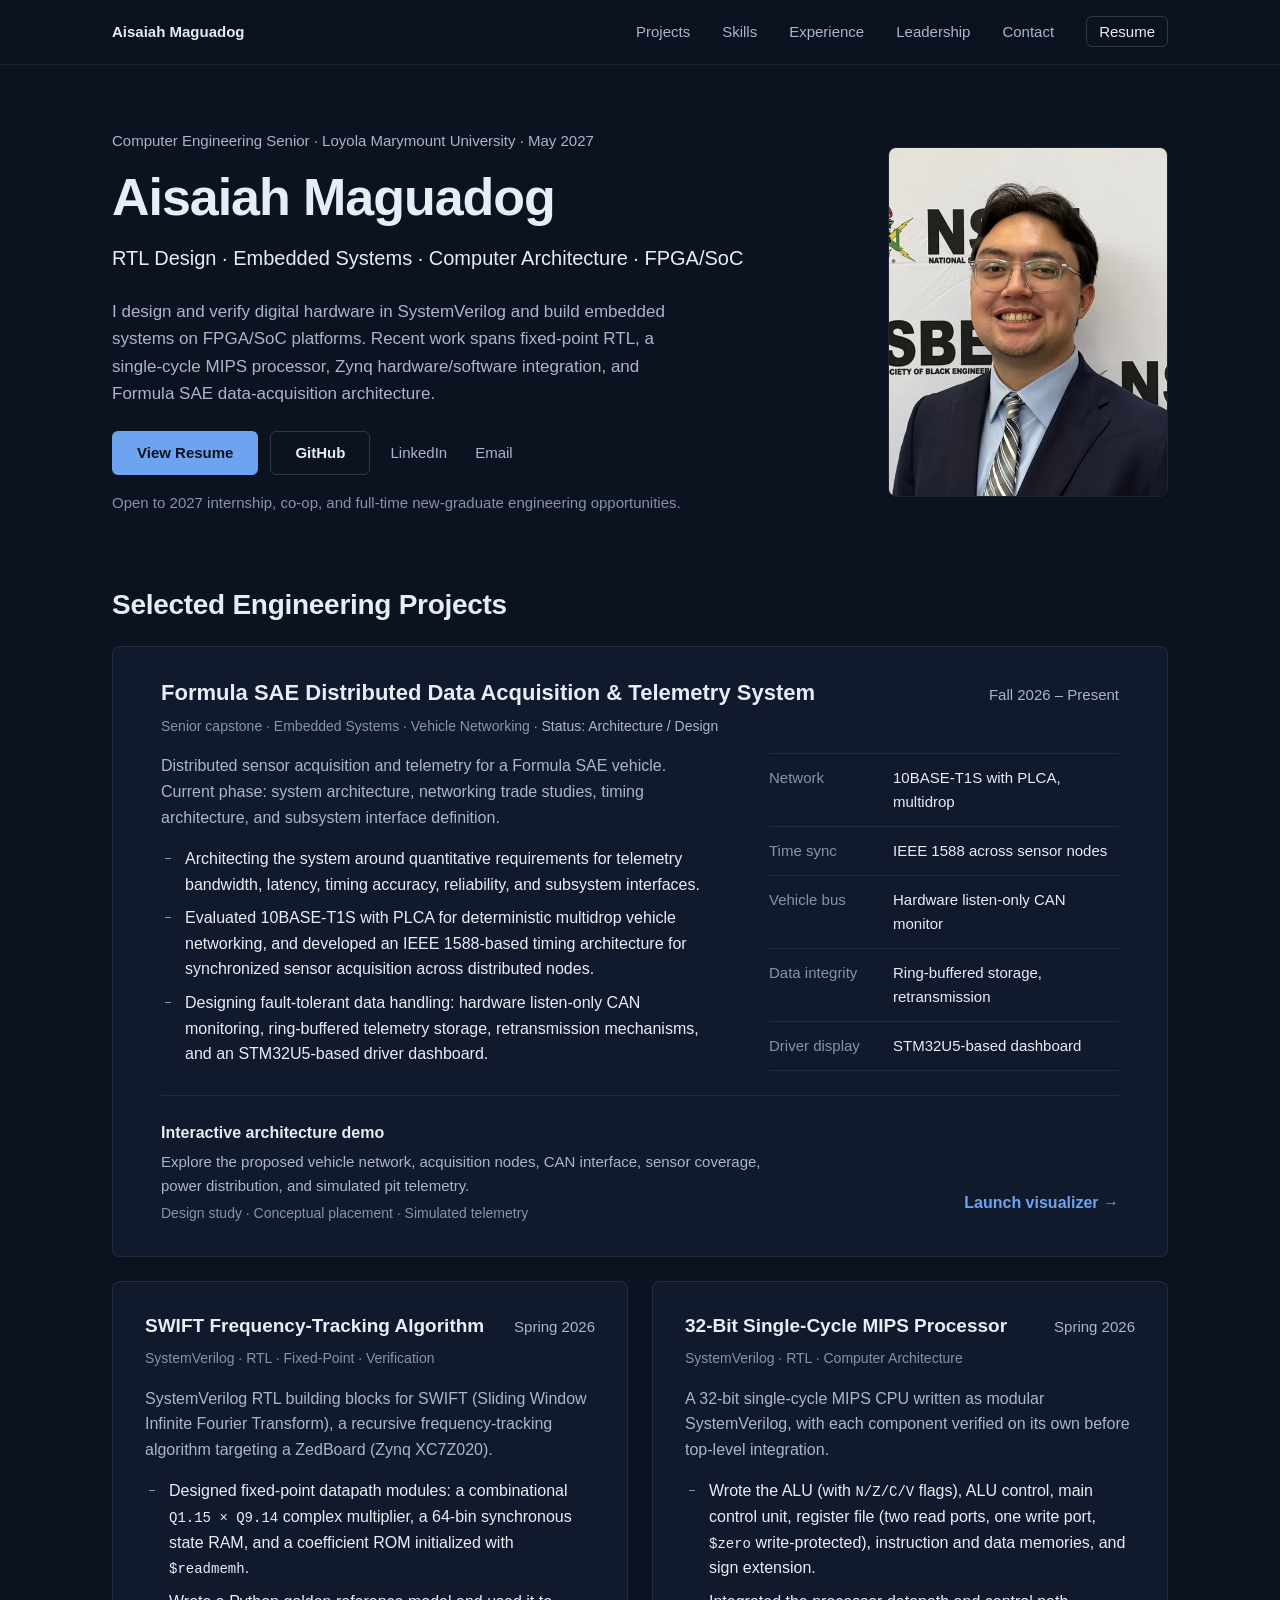
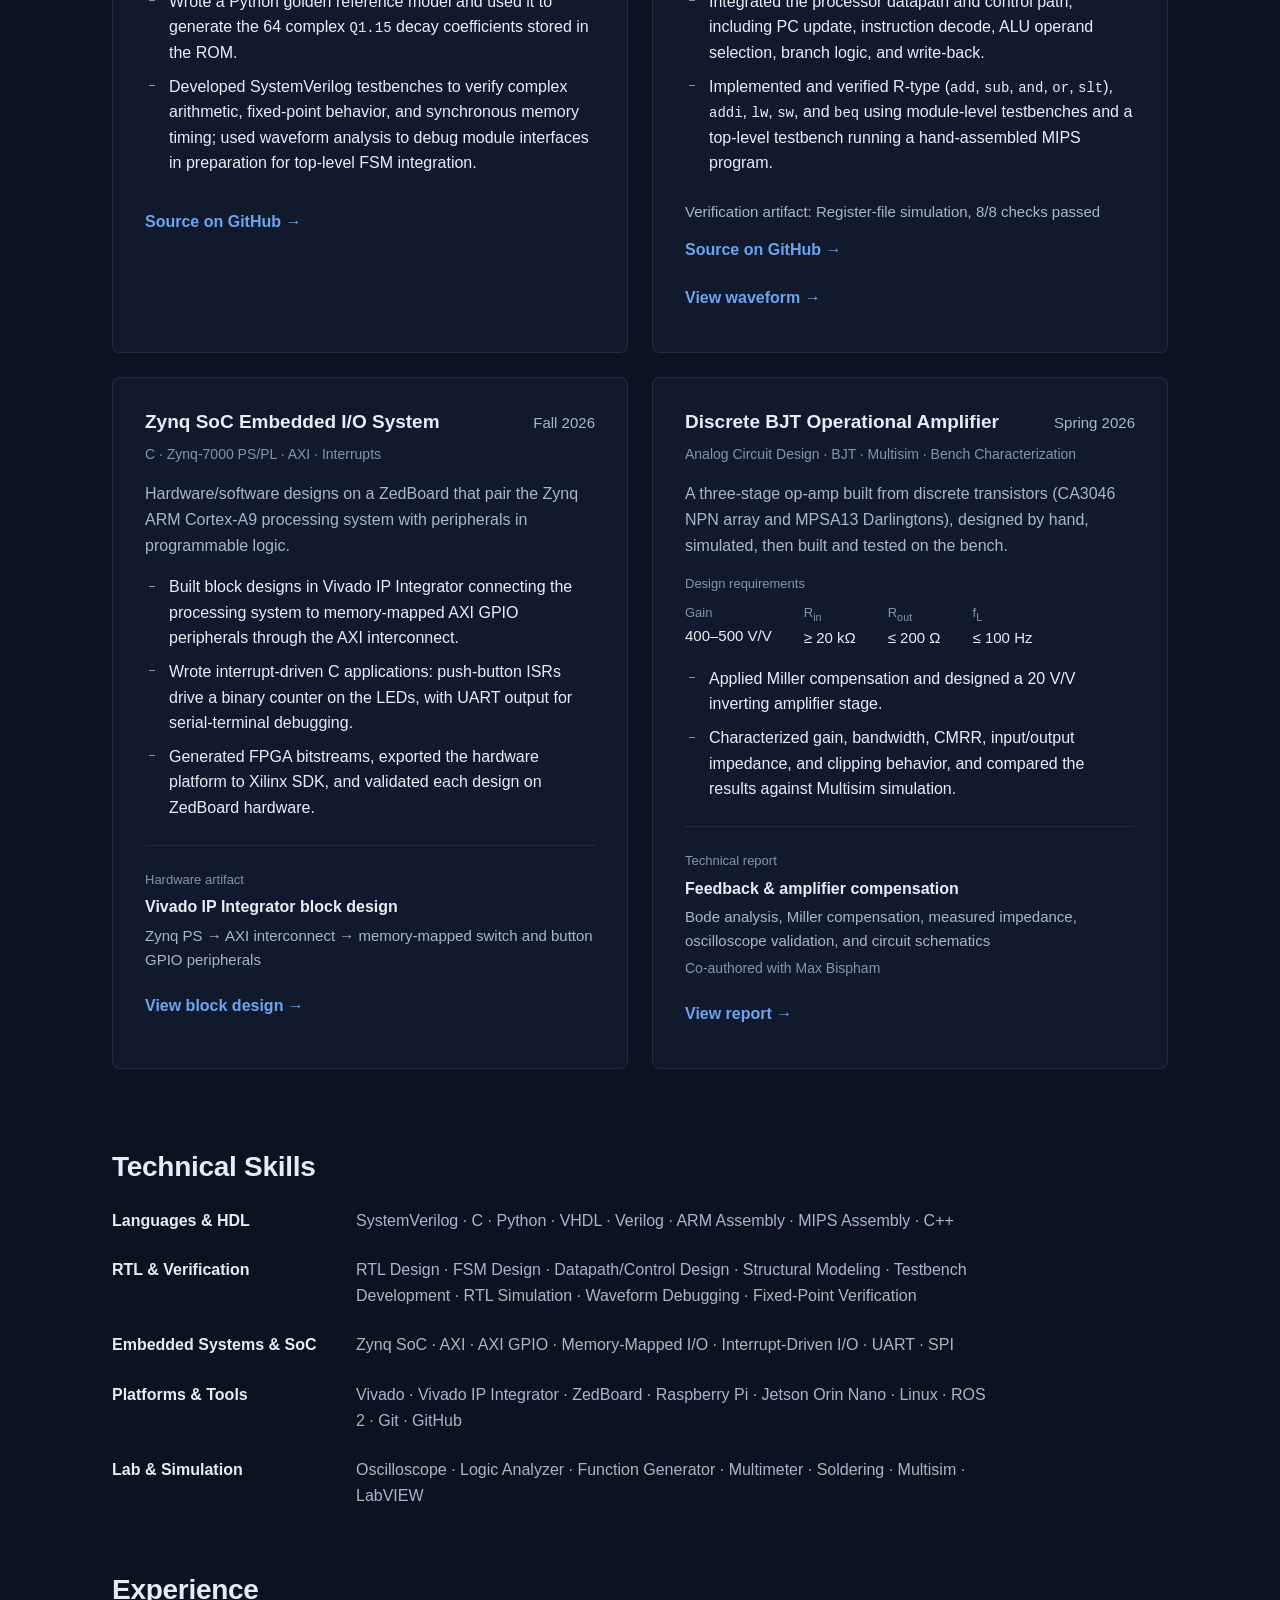
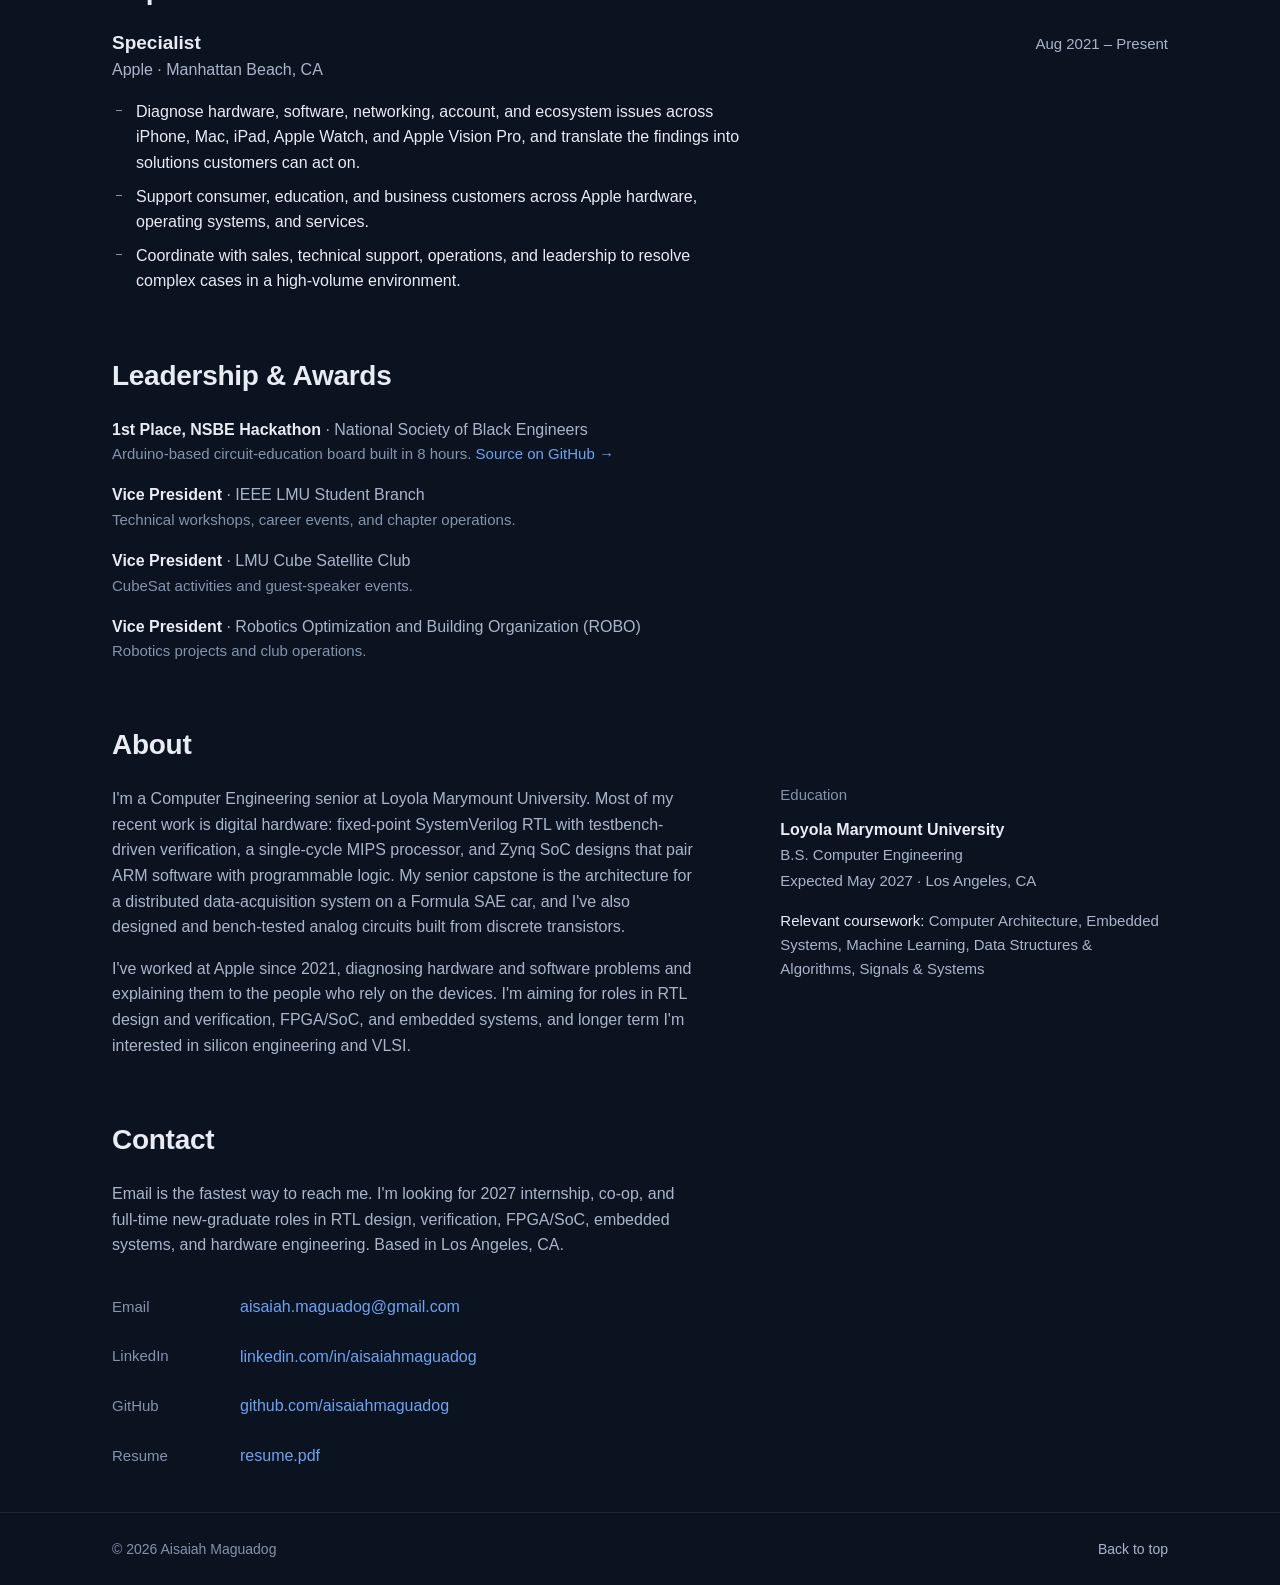
==== commit 9b652249: "Update BJT project tag" ====
--- a/index.html
+++ b/index.html
@@ -195,7 +195,7 @@
             <h3>Discrete BJT Operational Amplifier</h3>
             <p class="project-date">Spring 2026</p>
           </header>
-          <p class="project-meta">Analog Circuit Design · BJT · Multisim · Bench Validation</p>
+          <p class="project-meta">Analog Circuit Design · BJT · Multisim · Bench Characterization</p>
           <p class="project-context">A three-stage op-amp built from discrete transistors (CA3046 NPN array and MPSA13 Darlingtons), designed by hand, simulated, then built and tested on the bench.</p>
           <p class="spec-caption" id="bjt-spec-caption">Design requirements</p>
           <dl class="spec-list spec-inline" aria-labelledby="bjt-spec-caption">
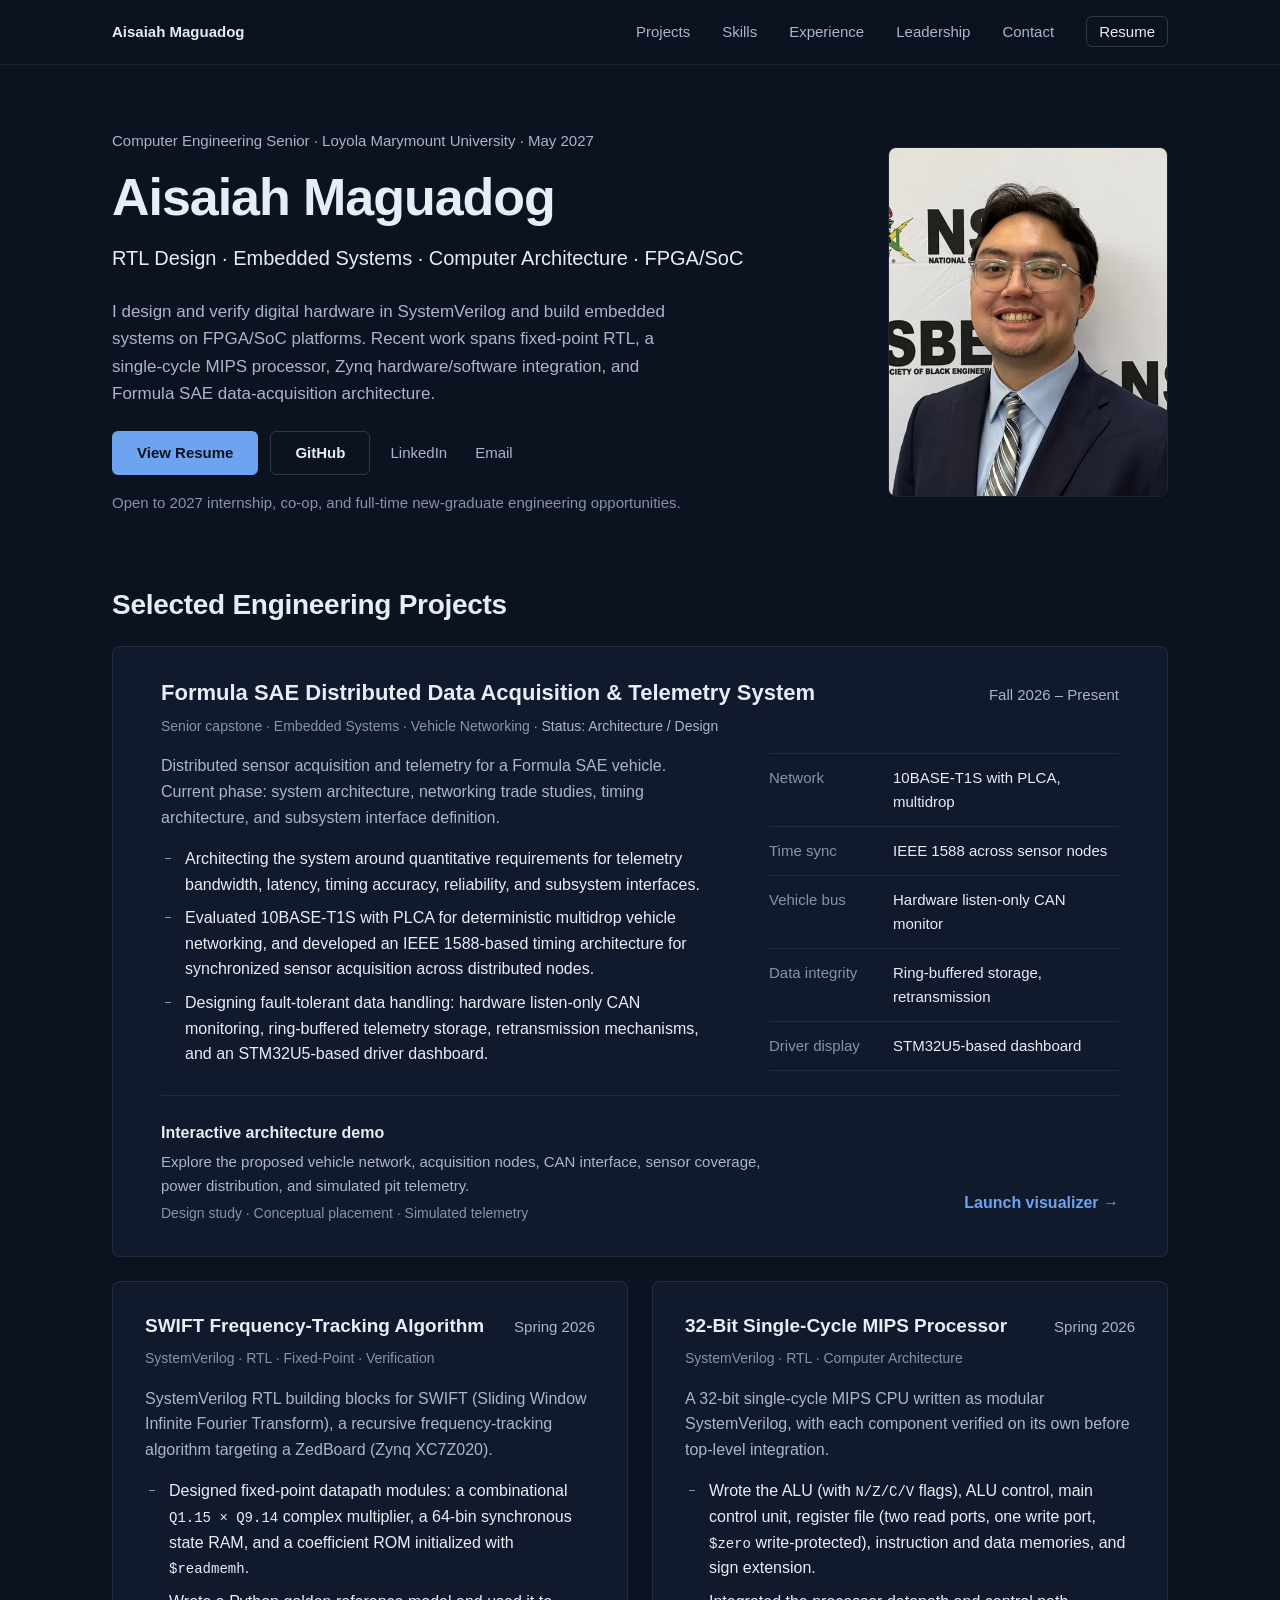
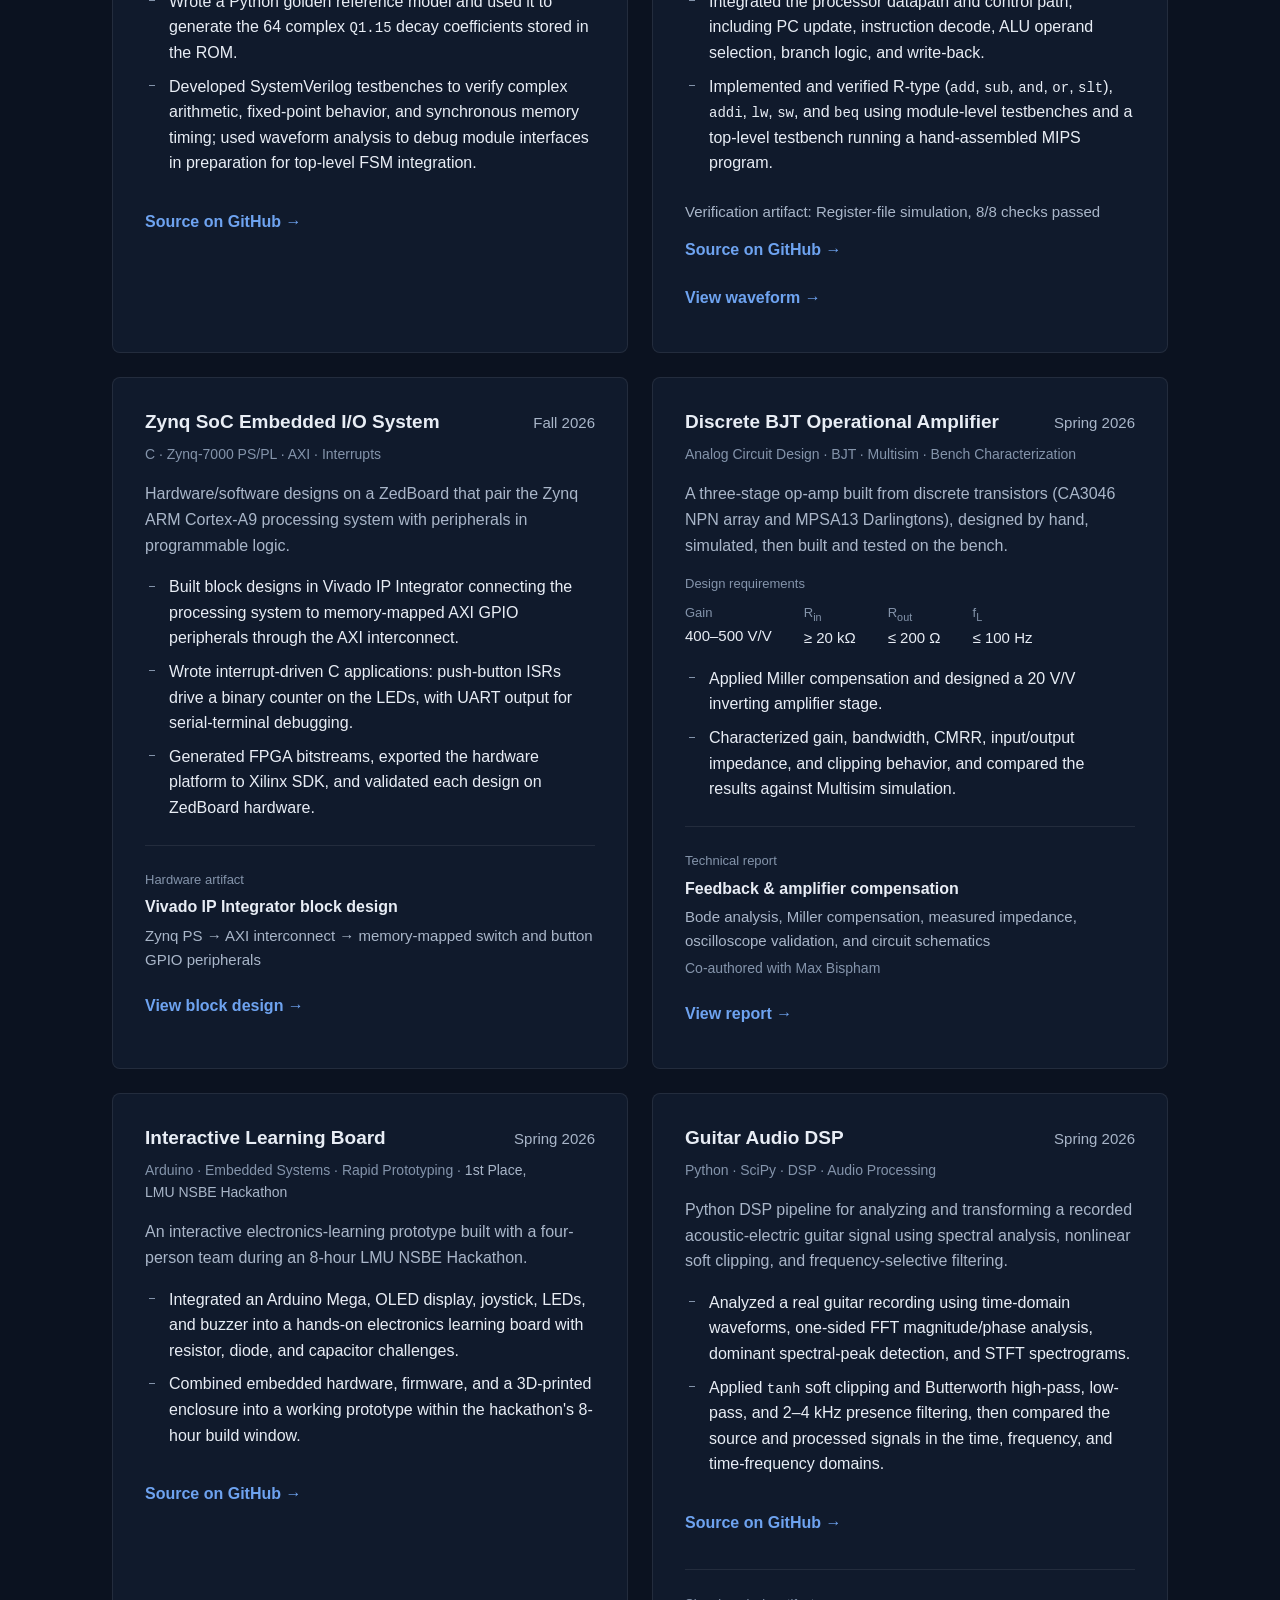
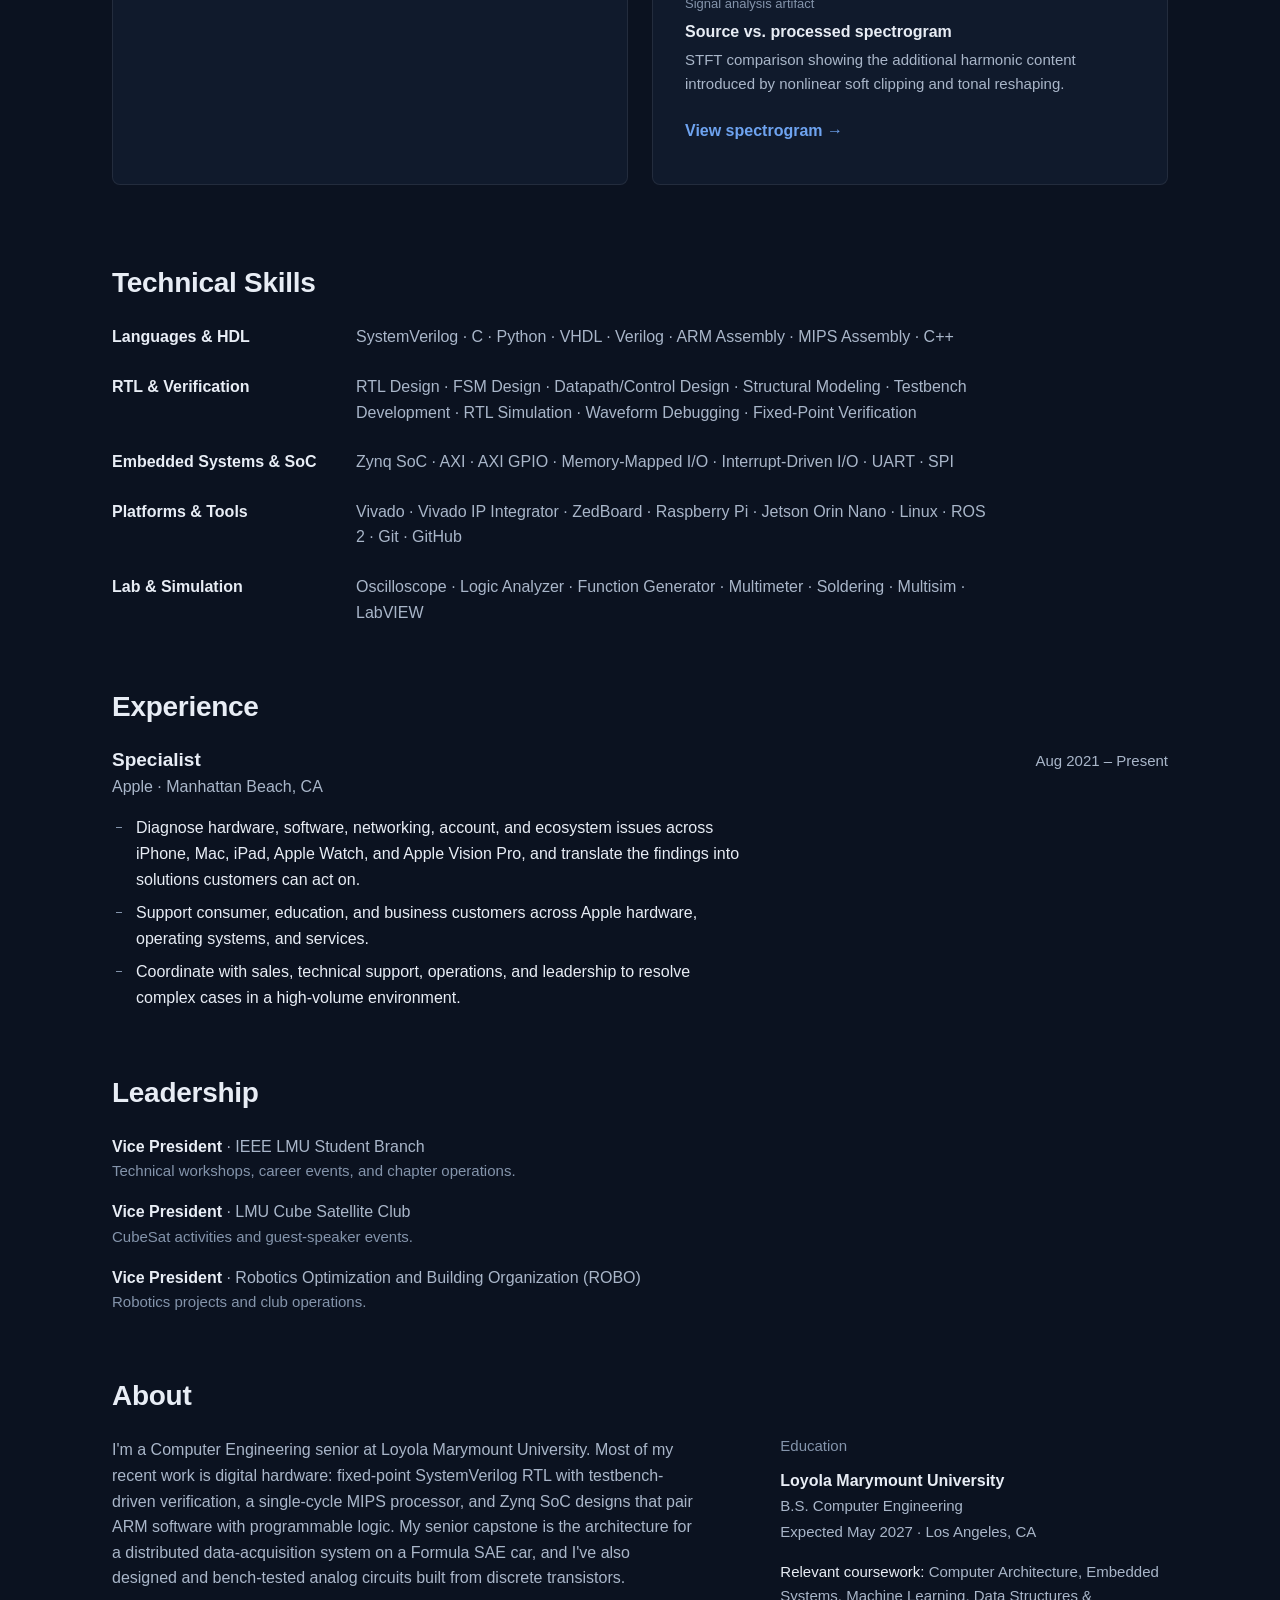
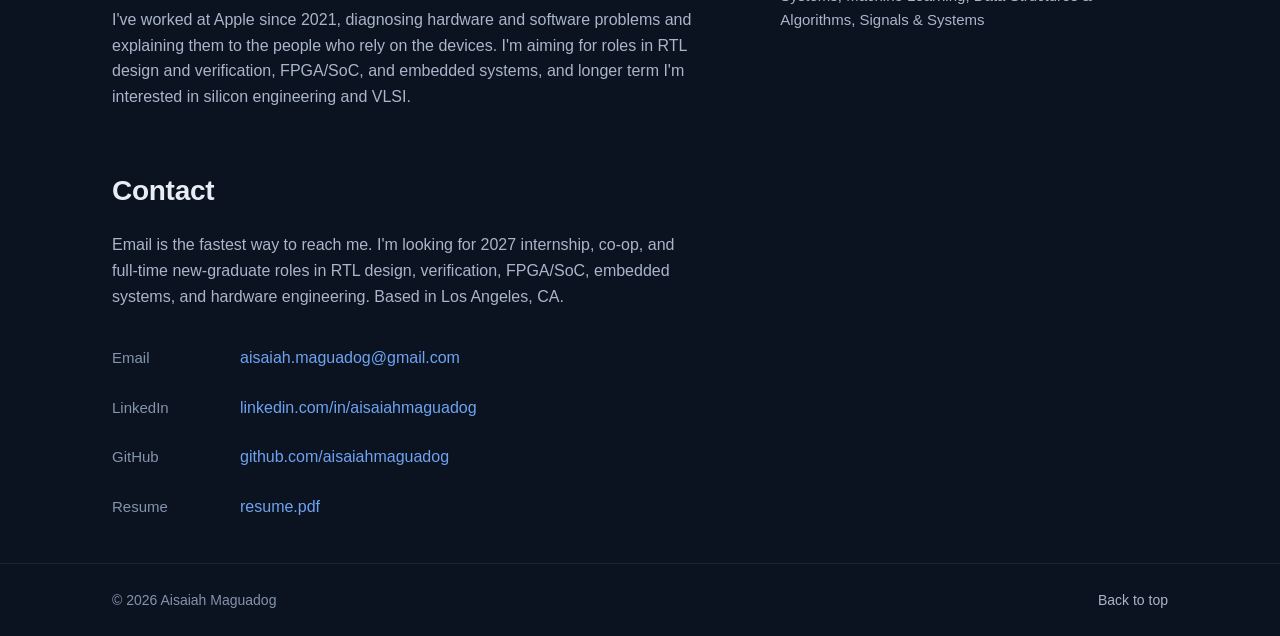
==== commit 1348f3bf: "Add hackathon and guitar DSP projects" ====
--- a/index.html
+++ b/index.html
@@ -219,6 +219,42 @@
           </div>
         </article>
 
+        <article class="project">
+          <header class="project-head">
+            <h3>Interactive Learning Board</h3>
+            <p class="project-date">Spring 2026</p>
+          </header>
+          <p class="project-meta">Arduino · Embedded Systems · Rapid Prototyping · <span class="project-status">1st&nbsp;Place, LMU&nbsp;NSBE&nbsp;Hackathon</span></p>
+          <p class="project-context">An interactive electronics-learning prototype built with a four-person team during an 8-hour LMU NSBE Hackathon.</p>
+          <ul class="project-points">
+            <li>Integrated an Arduino Mega, OLED display, joystick, LEDs, and buzzer into a hands-on electronics learning board with resistor, diode, and capacitor challenges.</li>
+            <li>Combined embedded hardware, firmware, and a 3D-printed enclosure into a working prototype within the hackathon's 8-hour build window.</li>
+          </ul>
+          <p class="project-links"><a class="source-link" href="https://github.com/aisaiahmaguadog/interactive-learning-board" target="_blank" rel="noopener noreferrer">Source on GitHub<span aria-hidden="true">&nbsp;→</span><span class="visually-hidden"> (Interactive Learning Board, opens in a new tab)</span></a></p>
+        </article>
+
+        <article class="project">
+          <header class="project-head">
+            <h3>Guitar Audio DSP</h3>
+            <p class="project-date">Spring 2026</p>
+          </header>
+          <p class="project-meta">Python · SciPy · DSP · Audio Processing</p>
+          <p class="project-context">Python DSP pipeline for analyzing and transforming a recorded acoustic-electric guitar signal using spectral analysis, nonlinear soft clipping, and frequency-selective filtering.</p>
+          <ul class="project-points">
+            <li>Analyzed a real guitar recording using time-domain waveforms, one-sided FFT magnitude/phase analysis, dominant spectral-peak detection, and STFT spectrograms.</li>
+            <li>Applied <code>tanh</code> soft clipping and Butterworth high-pass, low-pass, and 2–4&nbsp;kHz presence filtering, then compared the source and processed signals in the time, frequency, and time-frequency domains.</li>
+          </ul>
+          <p class="project-links"><a class="source-link" href="https://github.com/aisaiahmaguadog/guitar-audio-dsp" target="_blank" rel="noopener noreferrer">Source on GitHub<span aria-hidden="true">&nbsp;→</span><span class="visually-hidden"> (Guitar Audio DSP, opens in a new tab)</span></a></p>
+          <div class="project-artifact">
+            <div>
+              <p class="artifact-label">Signal analysis artifact</p>
+              <h4>Source vs. processed spectrogram</h4>
+              <p>STFT comparison showing the additional harmonic content introduced by nonlinear soft clipping and tonal reshaping.</p>
+            </div>
+            <a class="artifact-link" href="img/guitar-dsp-spectrogram-comparison.webp" target="_blank" rel="noopener noreferrer">View spectrogram<span aria-hidden="true">&nbsp;→</span><span class="visually-hidden"> (side-by-side STFT spectrograms comparing the source guitar recording and the processed signal after soft clipping and EQ, opens in a new tab)</span></a>
+          </div>
+        </article>
+
       </div>
     </section>
 
@@ -270,12 +306,8 @@
 
     <!-- LEADERSHIP -->
     <section class="section container" id="leadership" aria-labelledby="leadership-title">
-      <h2 id="leadership-title">Leadership &amp; Awards</h2>
+      <h2 id="leadership-title">Leadership</h2>
       <ul class="roles">
-        <li class="role">
-          <p class="role-title"><strong>1st Place, NSBE Hackathon</strong> · National Society of Black Engineers</p>
-          <p class="role-desc">Arduino-based circuit-education board built in 8 hours. <a href="https://github.com/aisaiahmaguadog/interactive-learning-board" target="_blank" rel="noopener noreferrer">Source on GitHub<span aria-hidden="true">&nbsp;→</span><span class="visually-hidden"> (Interactive Learning Board, opens in a new tab)</span></a></p>
-        </li>
         <li class="role">
           <p class="role-title"><strong>Vice President</strong> · IEEE LMU Student Branch</p>
           <p class="role-desc">Technical workshops, career events, and chapter operations.</p>
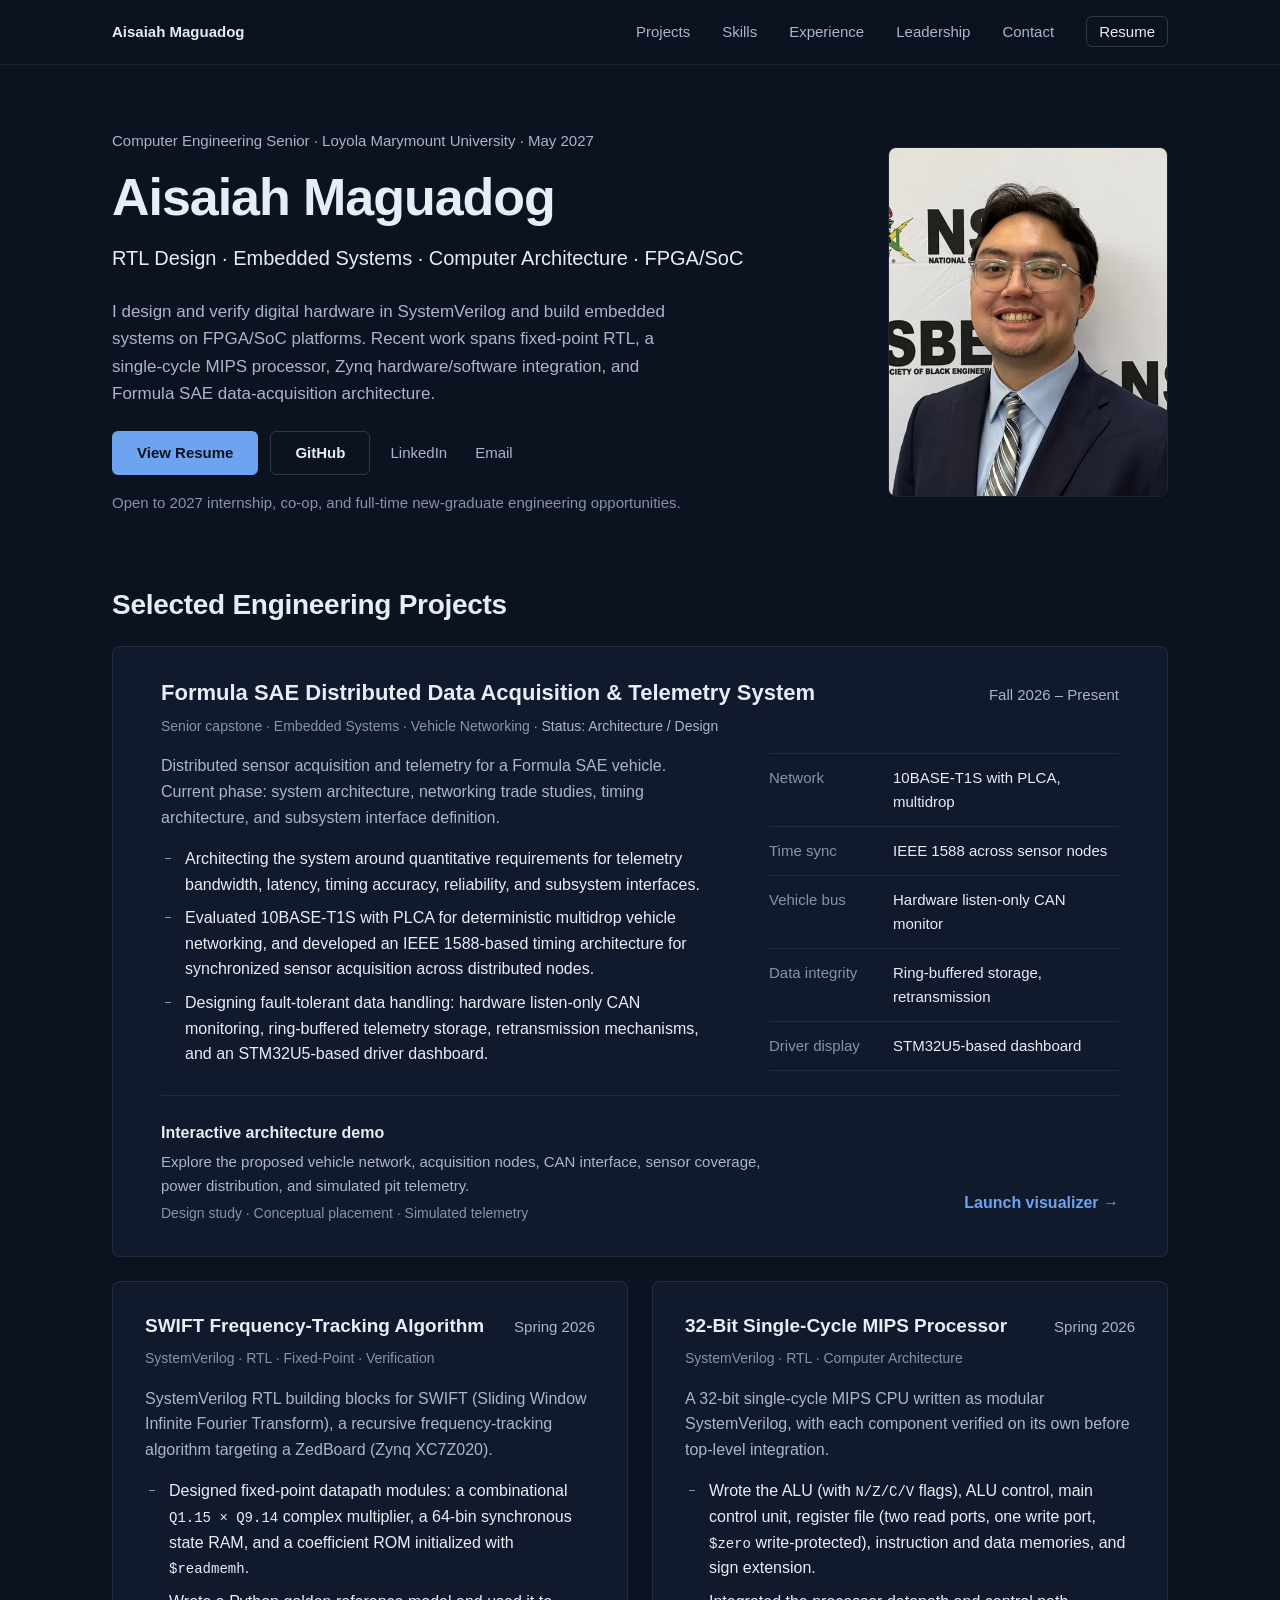
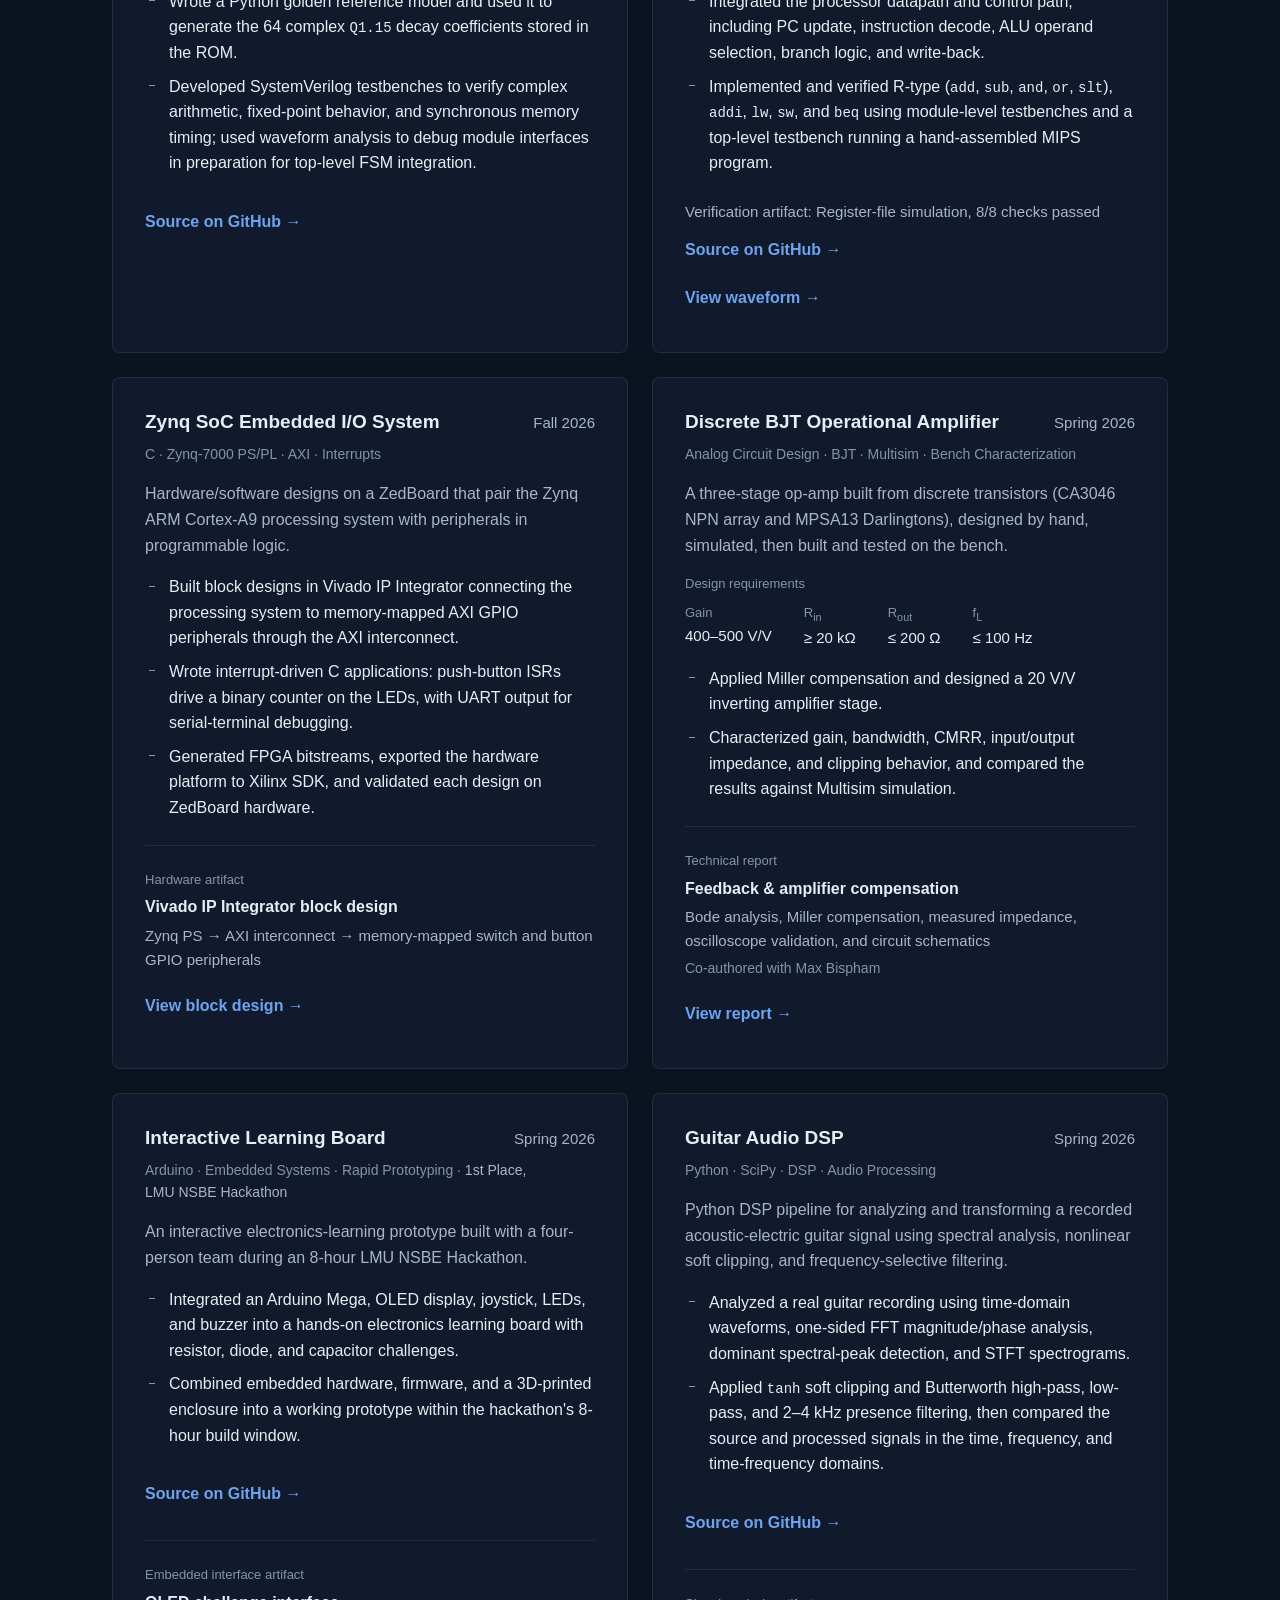
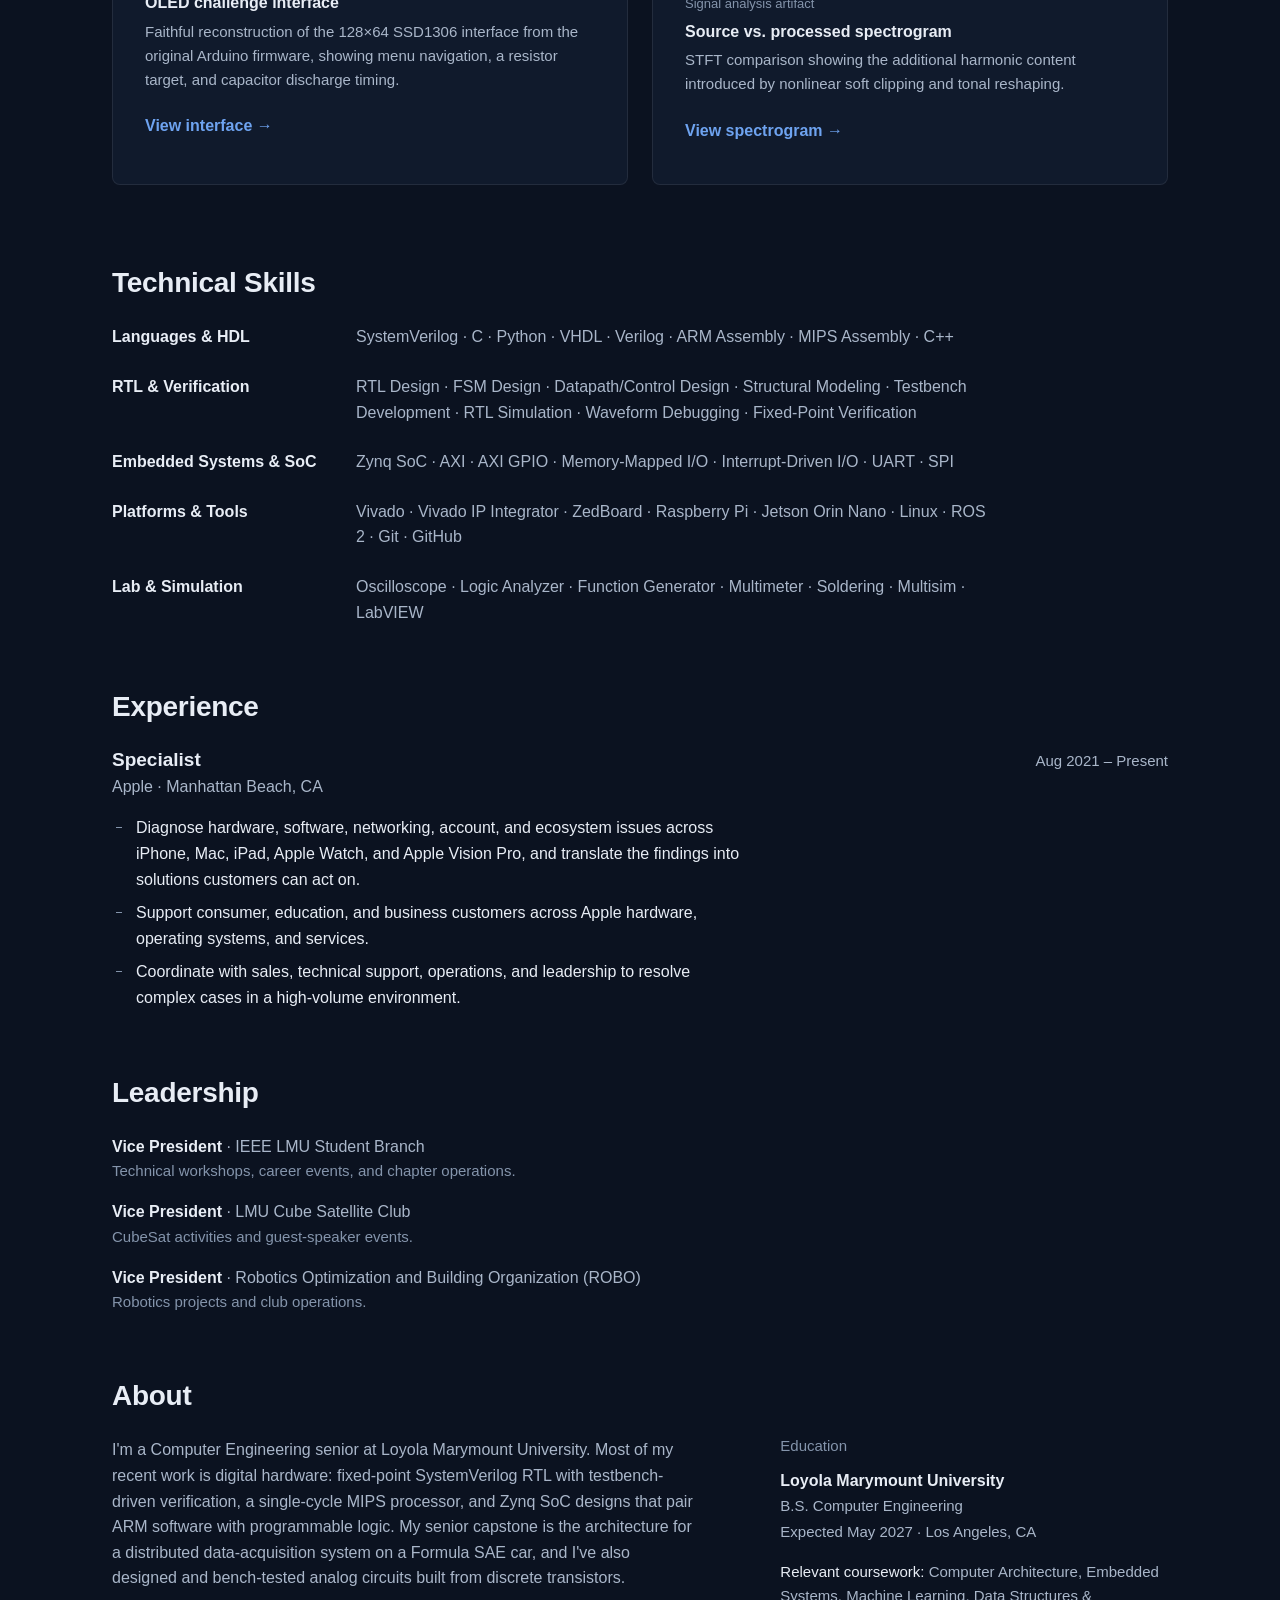
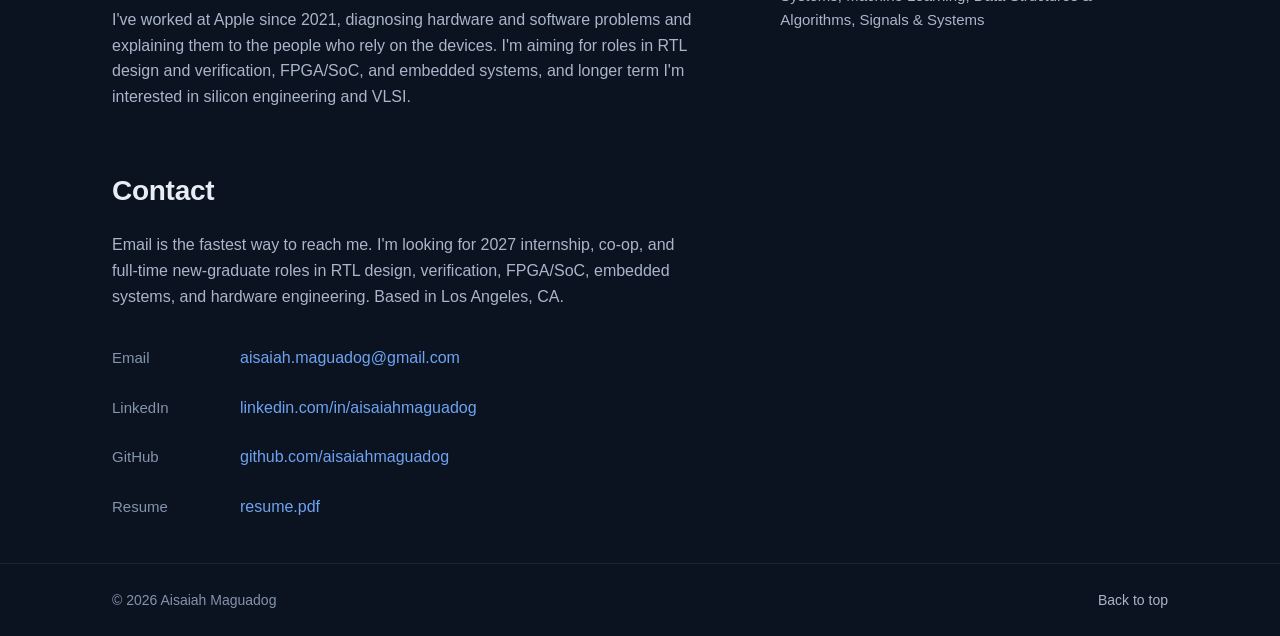
==== commit 5497b1fe: "Add OLED interface artifact" ====
--- a/index.html
+++ b/index.html
@@ -231,6 +231,14 @@
             <li>Combined embedded hardware, firmware, and a 3D-printed enclosure into a working prototype within the hackathon's 8-hour build window.</li>
           </ul>
           <p class="project-links"><a class="source-link" href="https://github.com/aisaiahmaguadog/interactive-learning-board" target="_blank" rel="noopener noreferrer">Source on GitHub<span aria-hidden="true">&nbsp;→</span><span class="visually-hidden"> (Interactive Learning Board, opens in a new tab)</span></a></p>
+          <div class="project-artifact">
+            <div>
+              <p class="artifact-label">Embedded interface artifact</p>
+              <h4>OLED challenge interface</h4>
+              <p>Faithful reconstruction of the 128×64 SSD1306 interface from the original Arduino firmware, showing menu navigation, a resistor target, and capacitor discharge timing.</p>
+            </div>
+            <a class="artifact-link" href="img/interactive-learning-board-oled-interface.webp" target="_blank" rel="noopener noreferrer">View interface<span aria-hidden="true">&nbsp;→</span><span class="visually-hidden"> (three reconstructed 128 by 64 OLED screens from the Interactive Learning Board: the component-selection menu, Level 1 resistor target screen, and capacitor discharge timing screen, opens in a new tab)</span></a>
+          </div>
         </article>
 
         <article class="project">
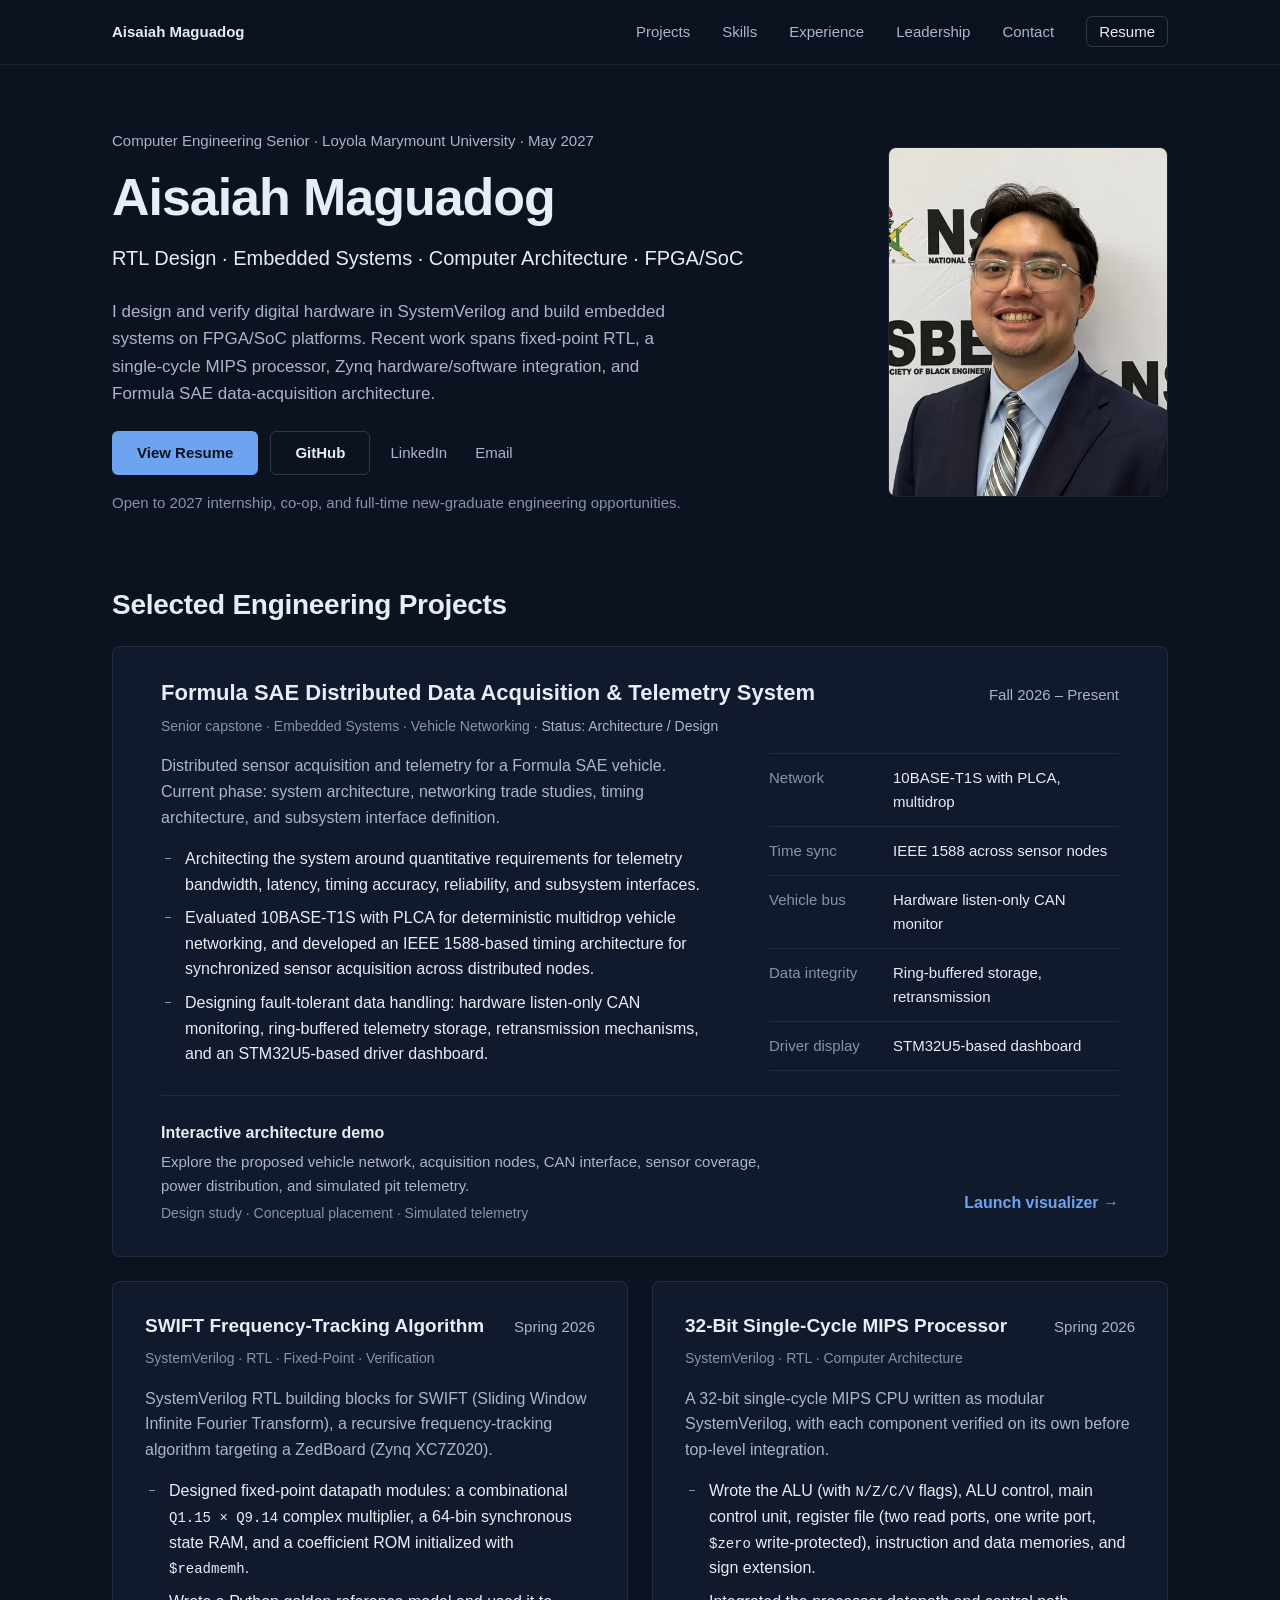
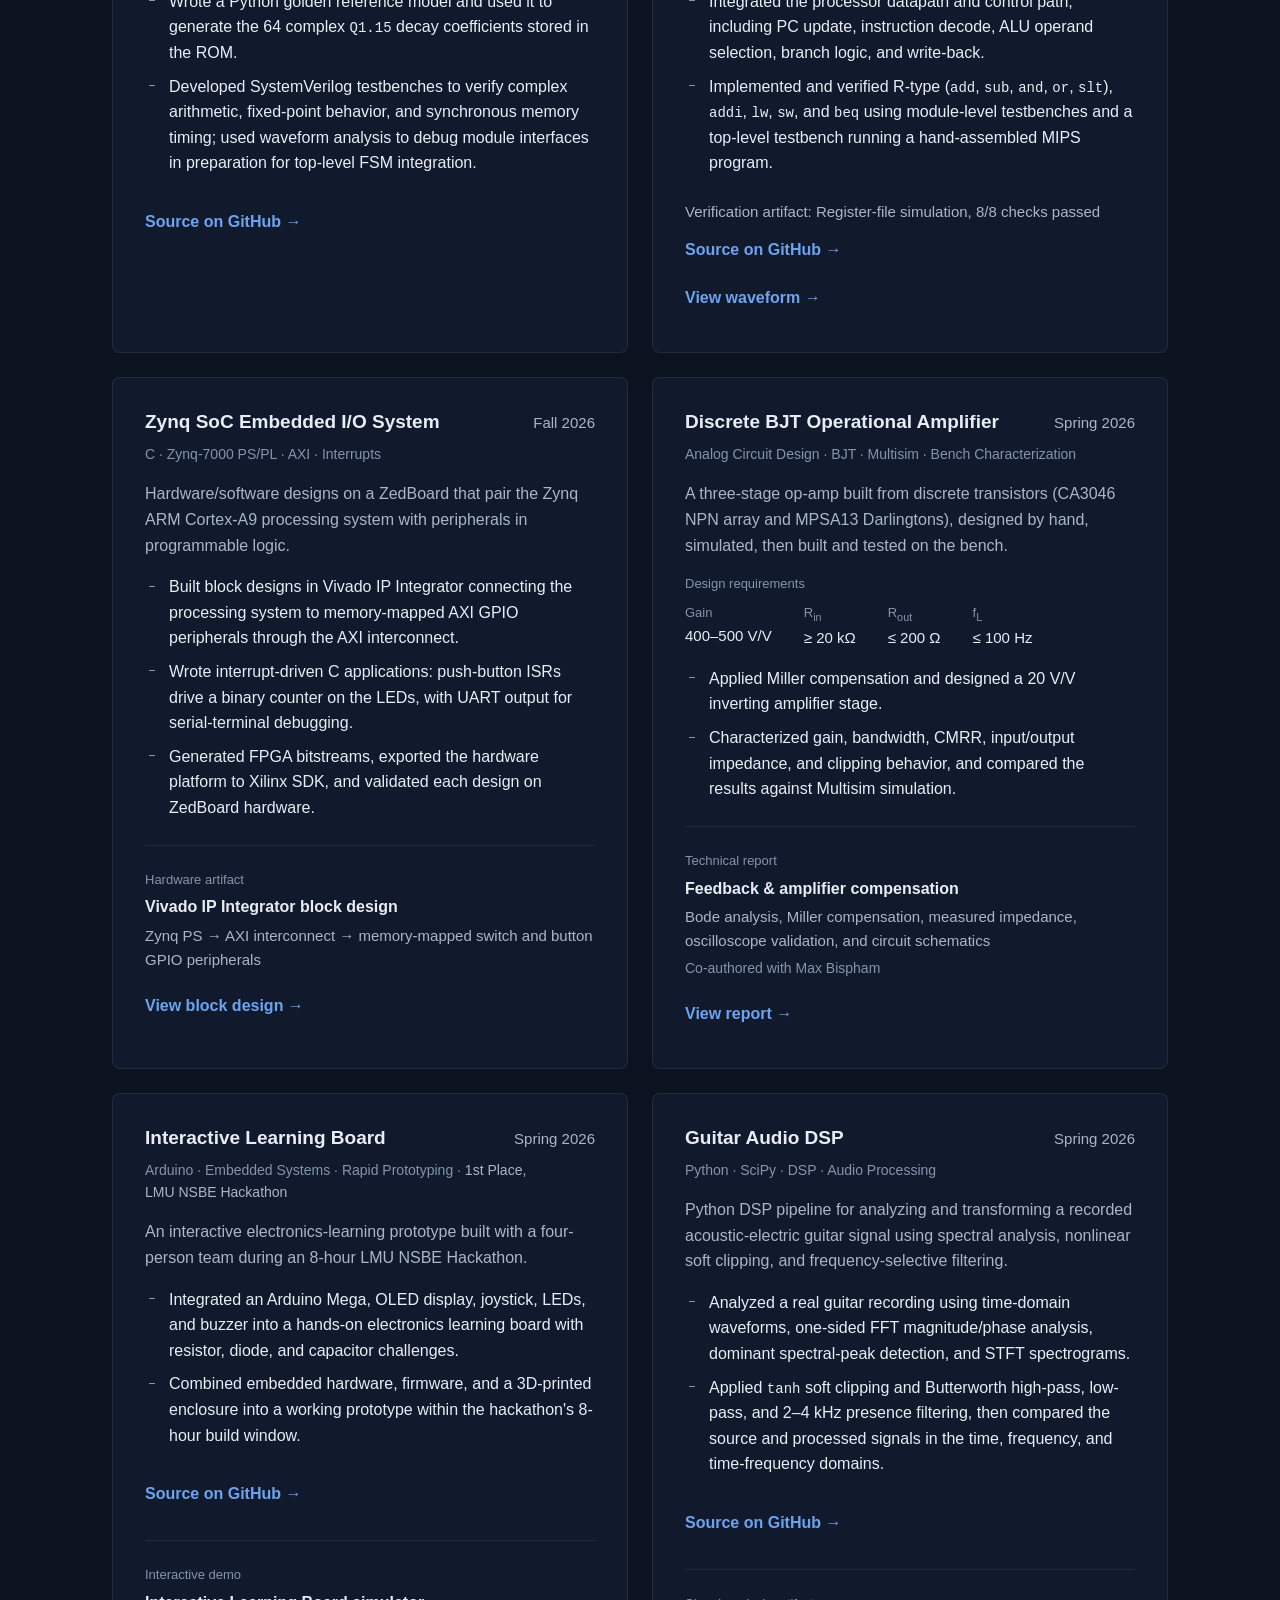
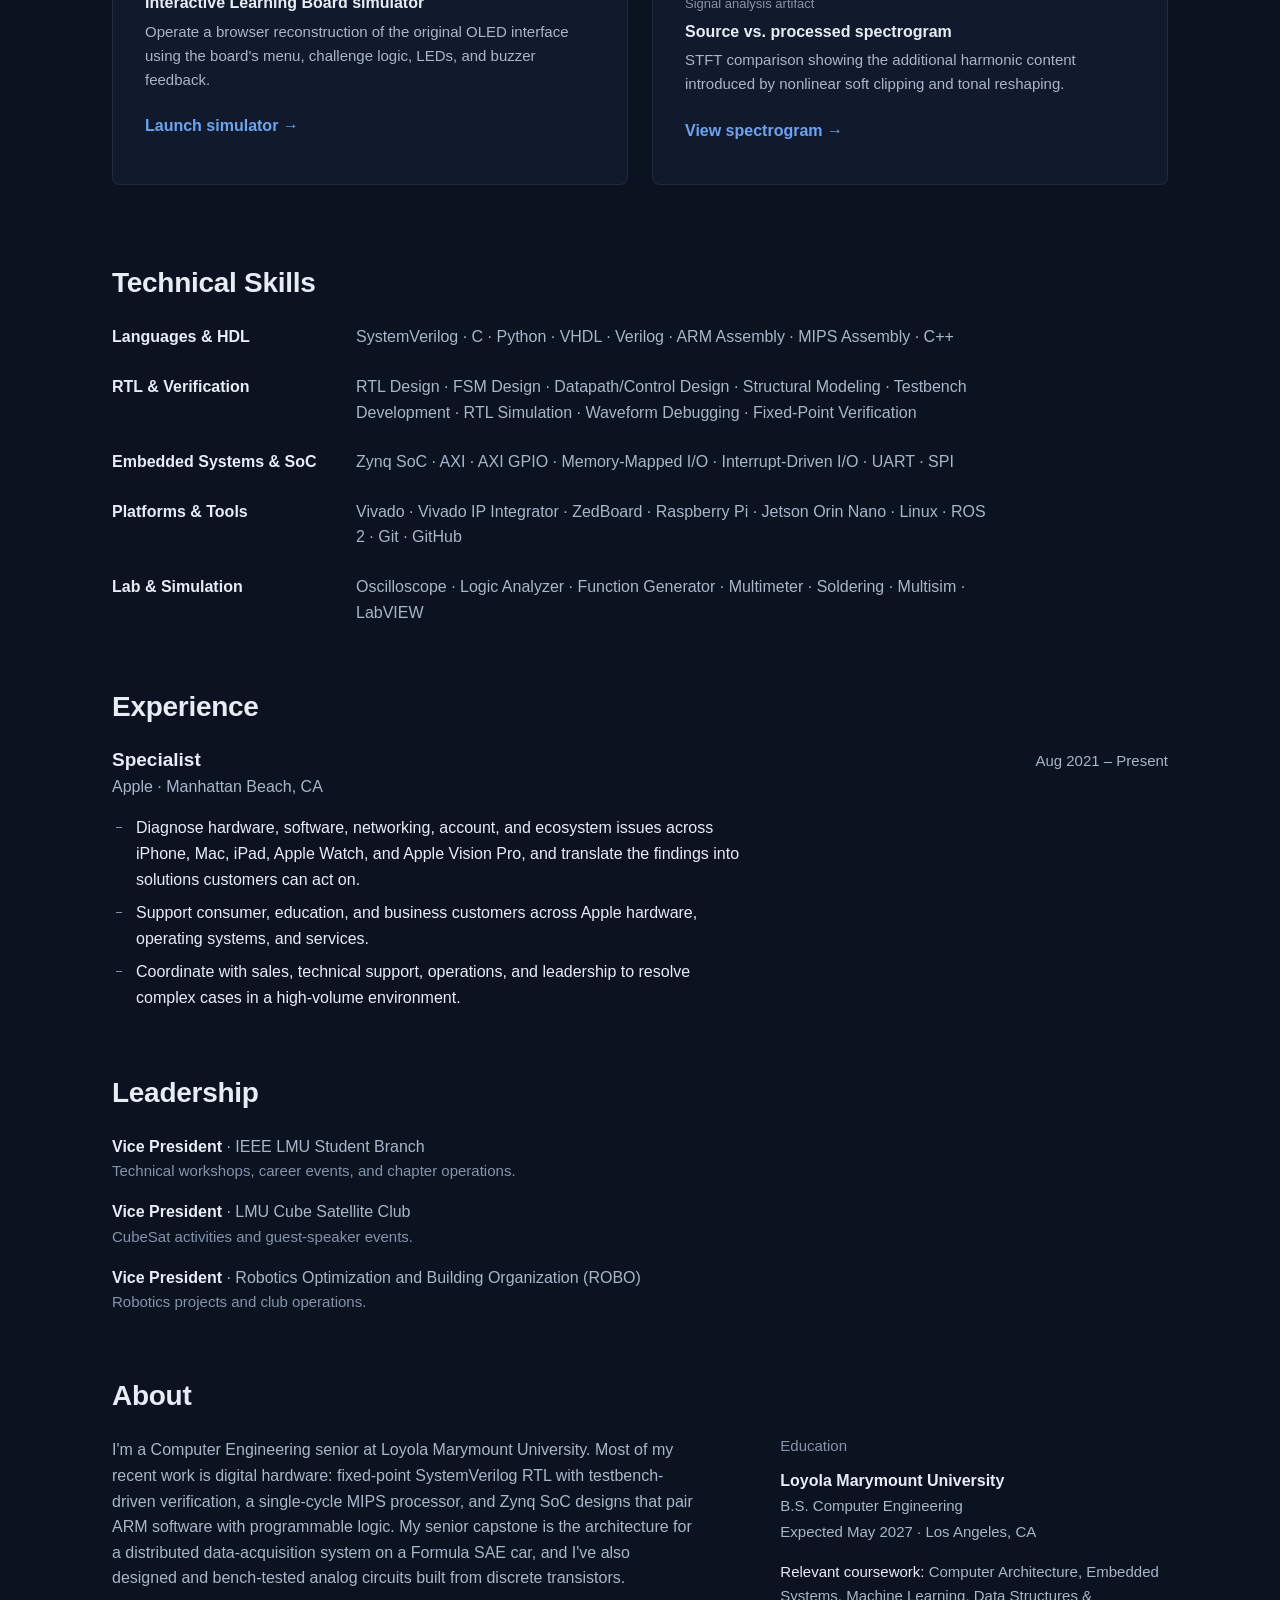
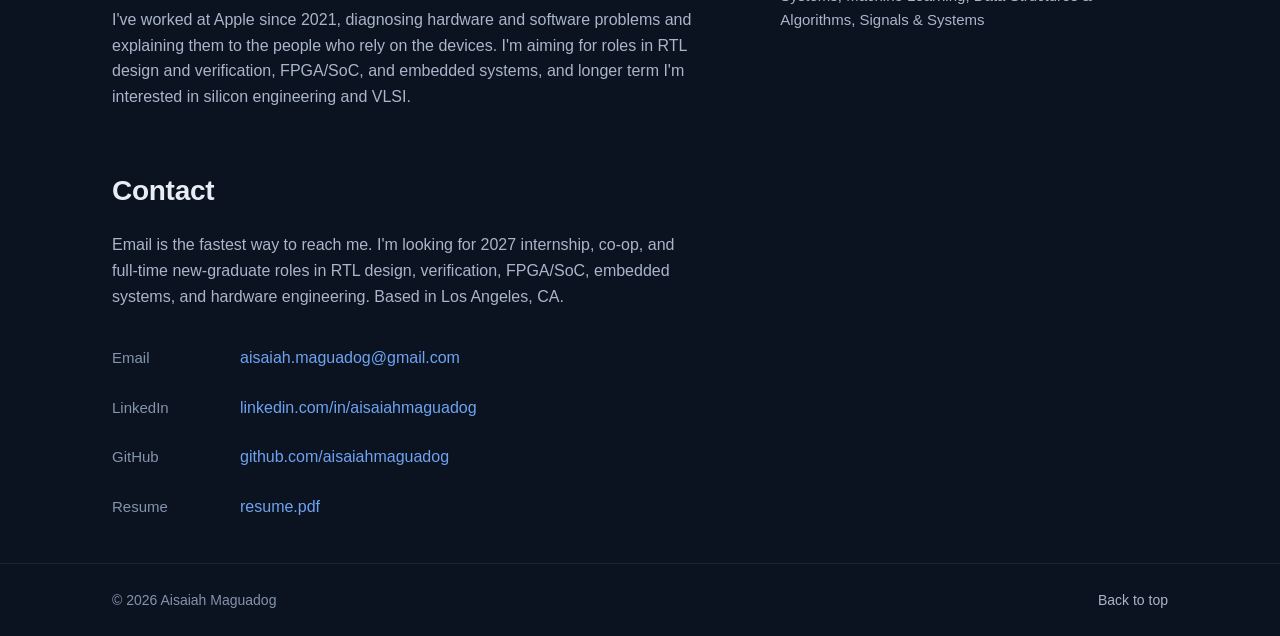
==== commit 00f4ee03: "Add interactive learning board simulator" ====
--- a/index.html
+++ b/index.html
@@ -233,11 +233,11 @@
           <p class="project-links"><a class="source-link" href="https://github.com/aisaiahmaguadog/interactive-learning-board" target="_blank" rel="noopener noreferrer">Source on GitHub<span aria-hidden="true">&nbsp;→</span><span class="visually-hidden"> (Interactive Learning Board, opens in a new tab)</span></a></p>
           <div class="project-artifact">
             <div>
-              <p class="artifact-label">Embedded interface artifact</p>
-              <h4>OLED challenge interface</h4>
-              <p>Faithful reconstruction of the 128×64 SSD1306 interface from the original Arduino firmware, showing menu navigation, a resistor target, and capacitor discharge timing.</p>
+              <p class="artifact-label">Interactive demo</p>
+              <h4>Interactive Learning Board simulator</h4>
+              <p>Operate a browser reconstruction of the original OLED interface using the board's menu, challenge logic, LEDs, and buzzer feedback.</p>
             </div>
-            <a class="artifact-link" href="img/interactive-learning-board-oled-interface.webp" target="_blank" rel="noopener noreferrer">View interface<span aria-hidden="true">&nbsp;→</span><span class="visually-hidden"> (three reconstructed 128 by 64 OLED screens from the Interactive Learning Board: the component-selection menu, Level 1 resistor target screen, and capacitor discharge timing screen, opens in a new tab)</span></a>
+            <a class="artifact-link" href="projects/interactive-learning-board/" target="_blank" rel="noopener noreferrer">Launch simulator<span aria-hidden="true">&nbsp;→</span><span class="visually-hidden"> (Interactive Learning Board browser simulator, opens in a new tab)</span></a>
           </div>
         </article>
 
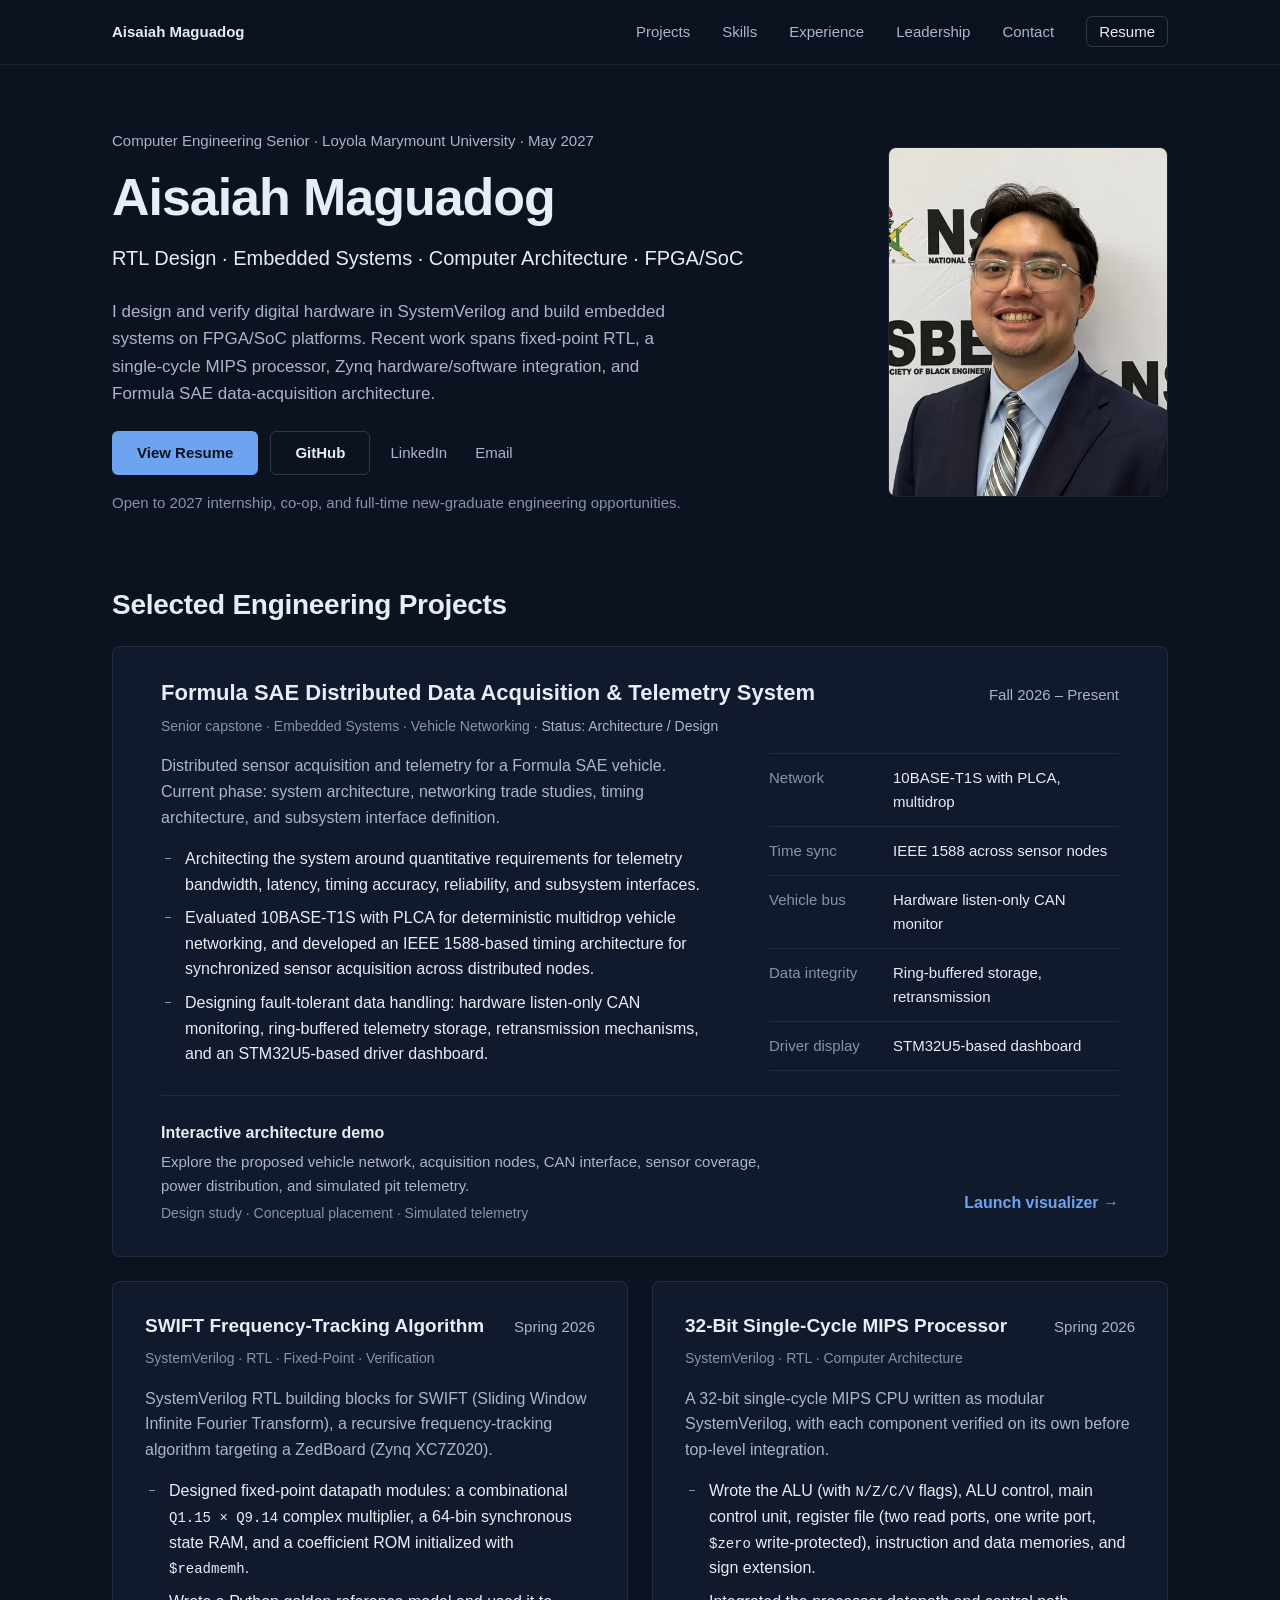
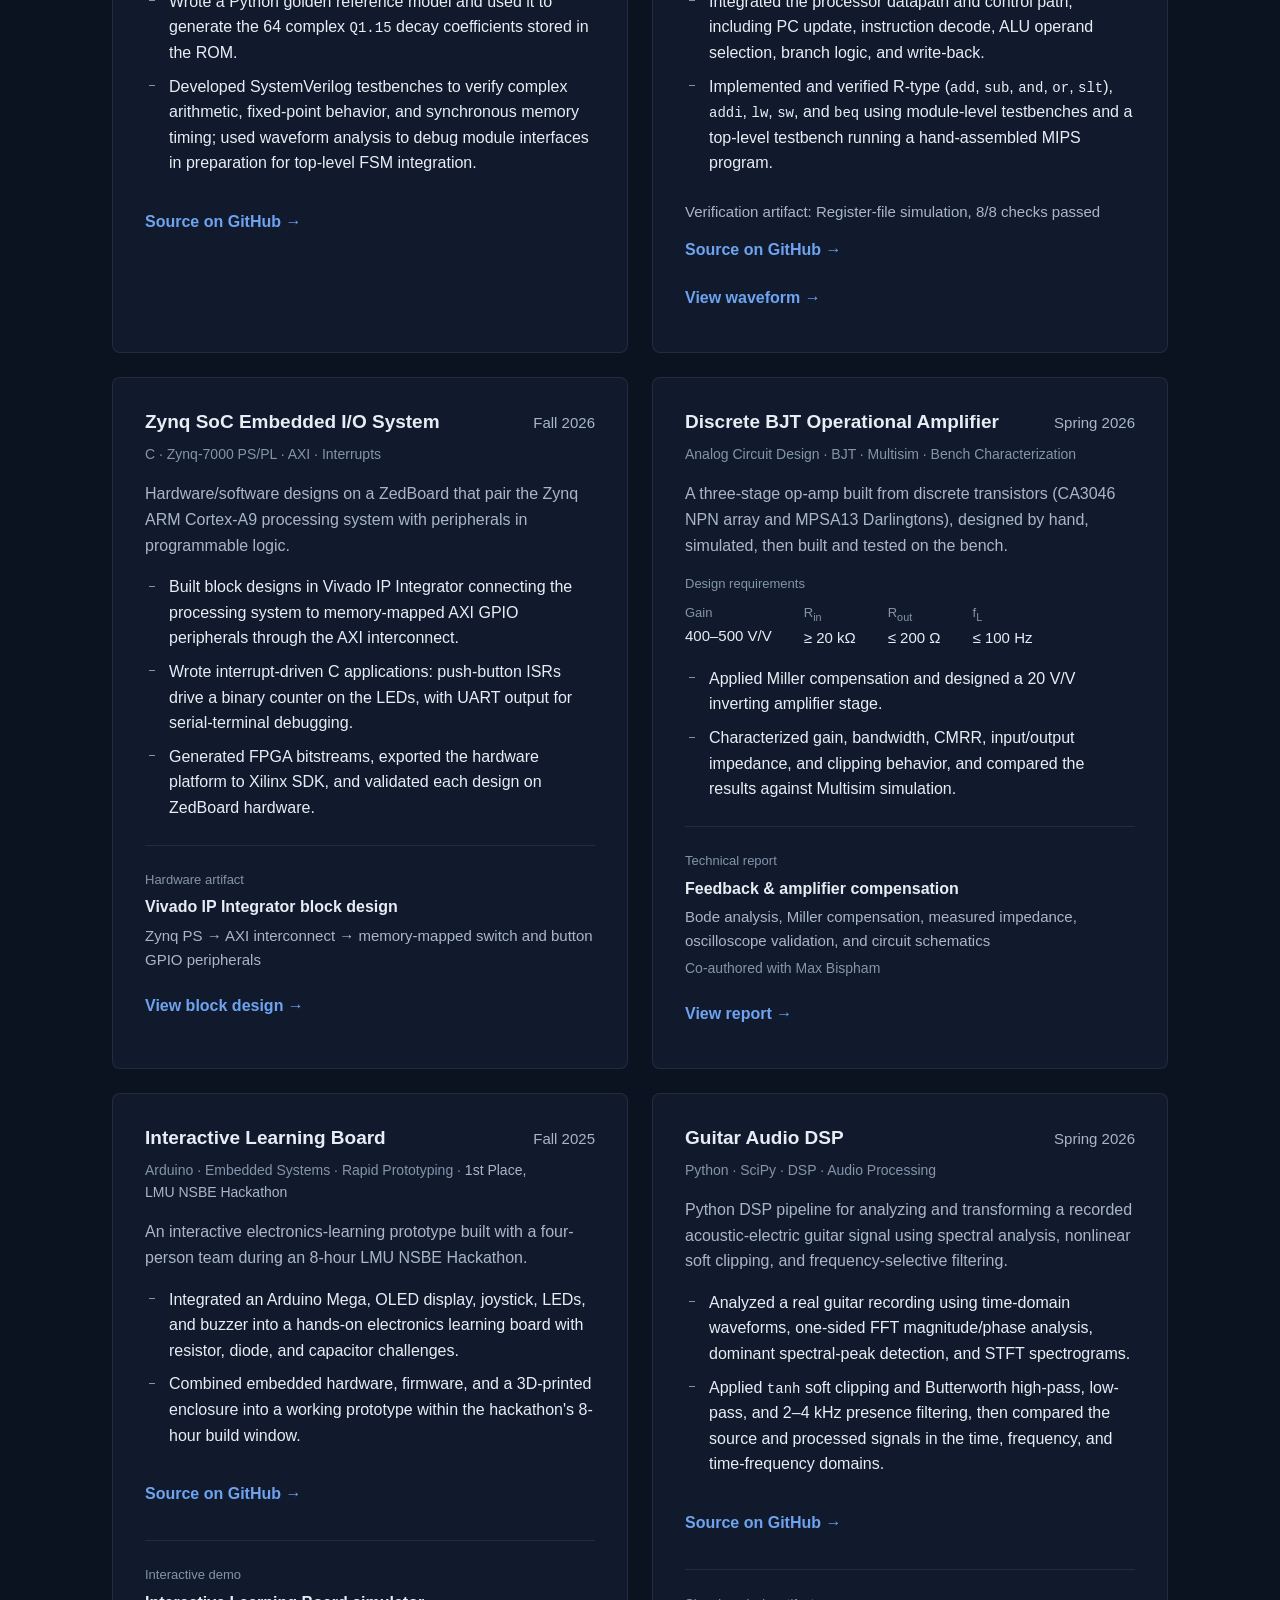
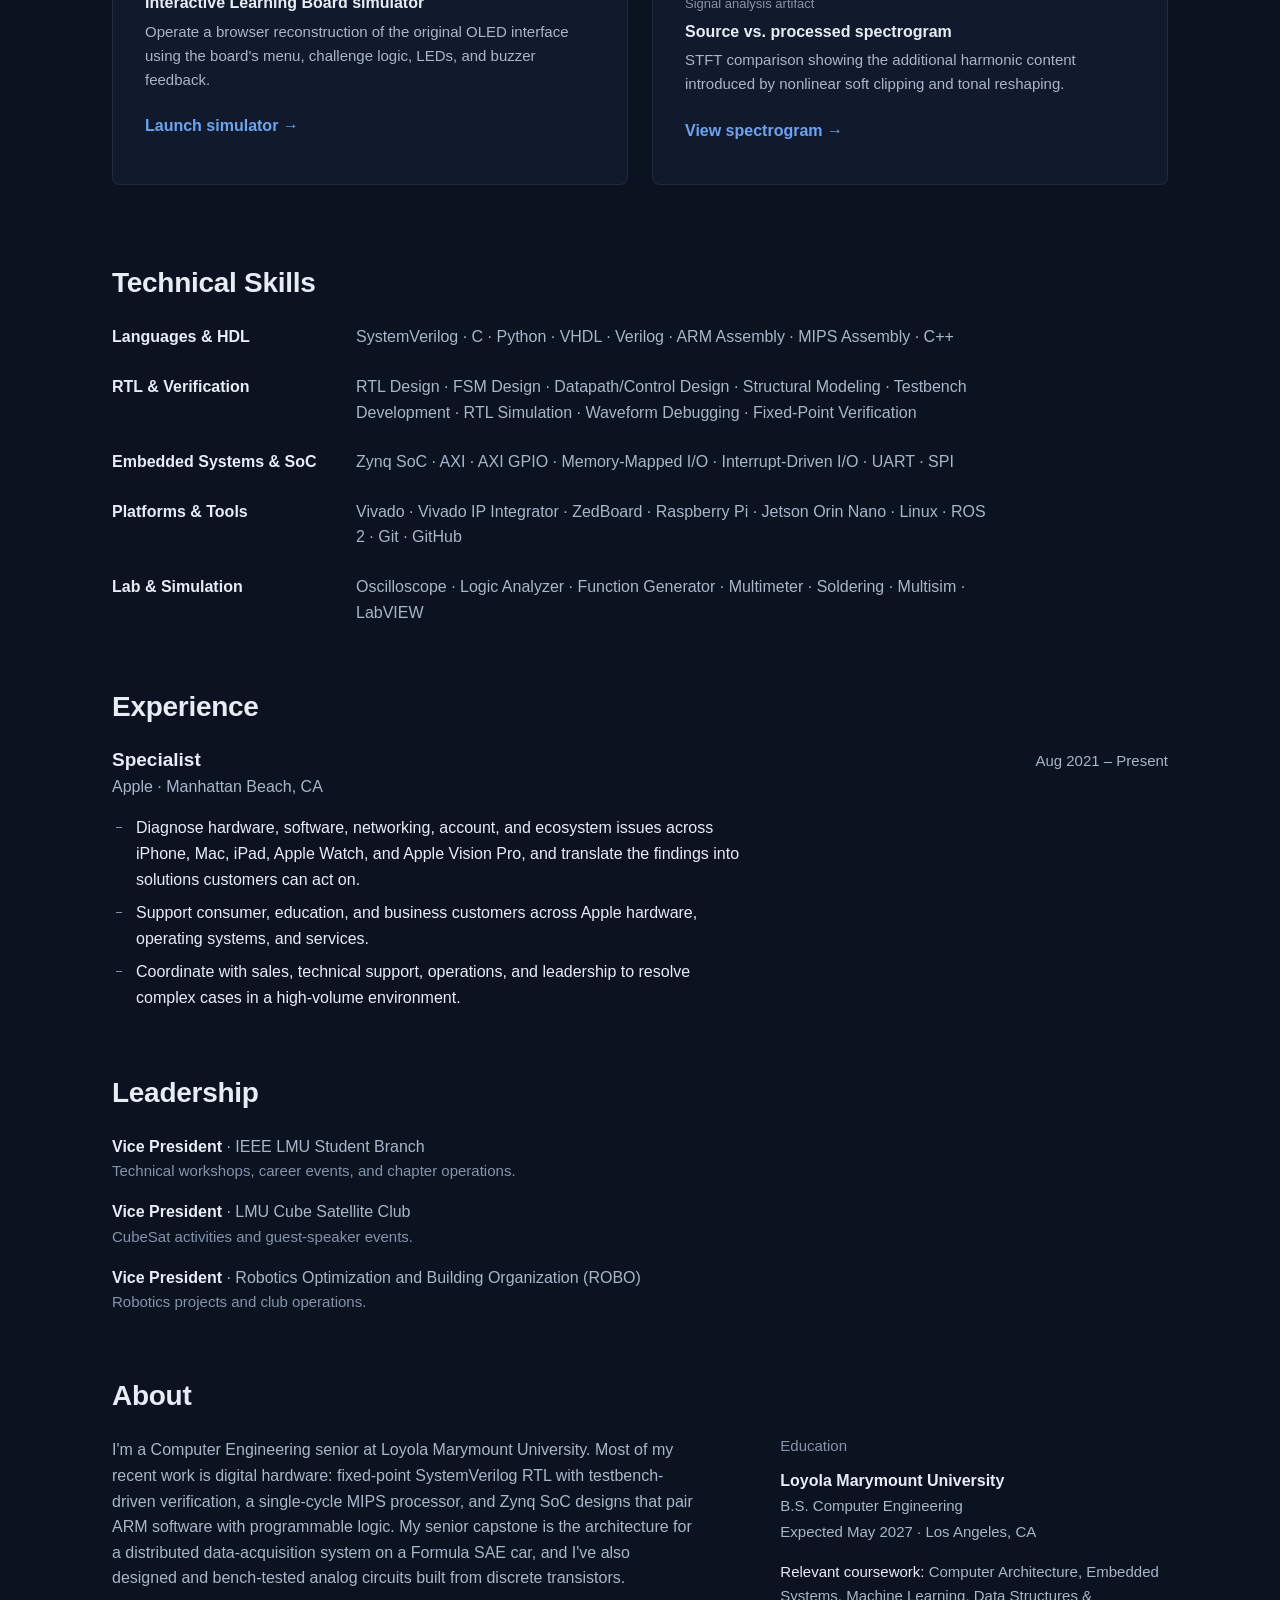
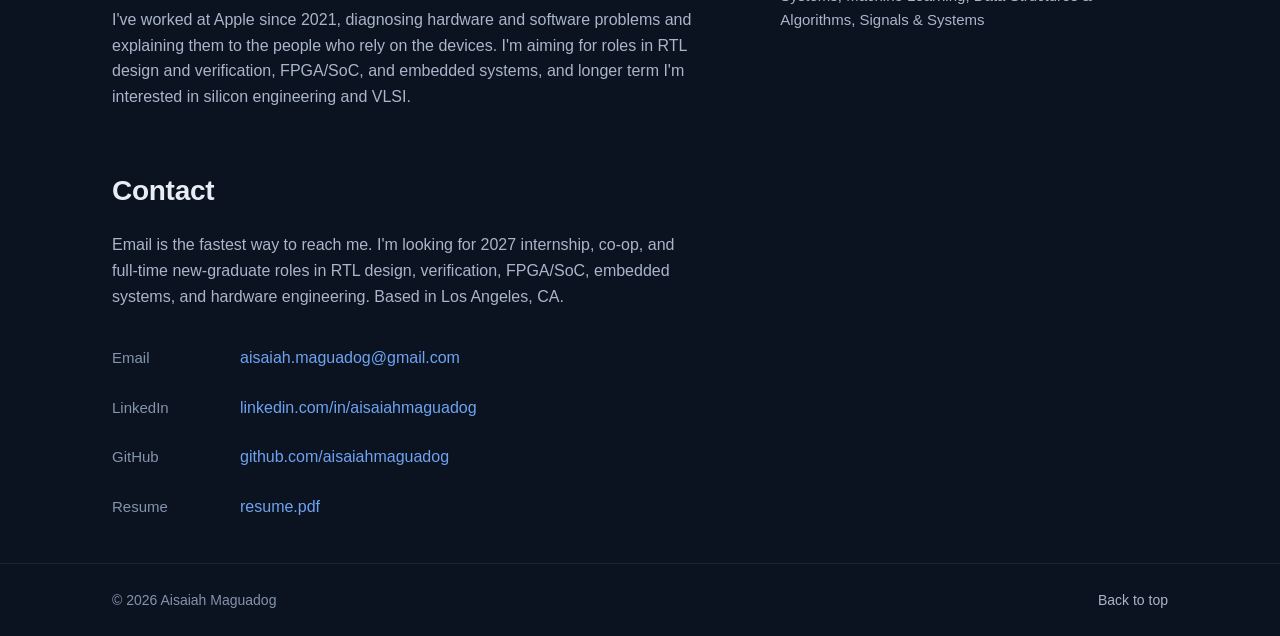
==== commit 98b90144: "Update learning board project date" ====
--- a/index.html
+++ b/index.html
@@ -222,7 +222,7 @@
         <article class="project">
           <header class="project-head">
             <h3>Interactive Learning Board</h3>
-            <p class="project-date">Spring 2026</p>
+            <p class="project-date">Fall 2025</p>
           </header>
           <p class="project-meta">Arduino · Embedded Systems · Rapid Prototyping · <span class="project-status">1st&nbsp;Place, LMU&nbsp;NSBE&nbsp;Hackathon</span></p>
           <p class="project-context">An interactive electronics-learning prototype built with a four-person team during an 8-hour LMU NSBE Hackathon.</p>
